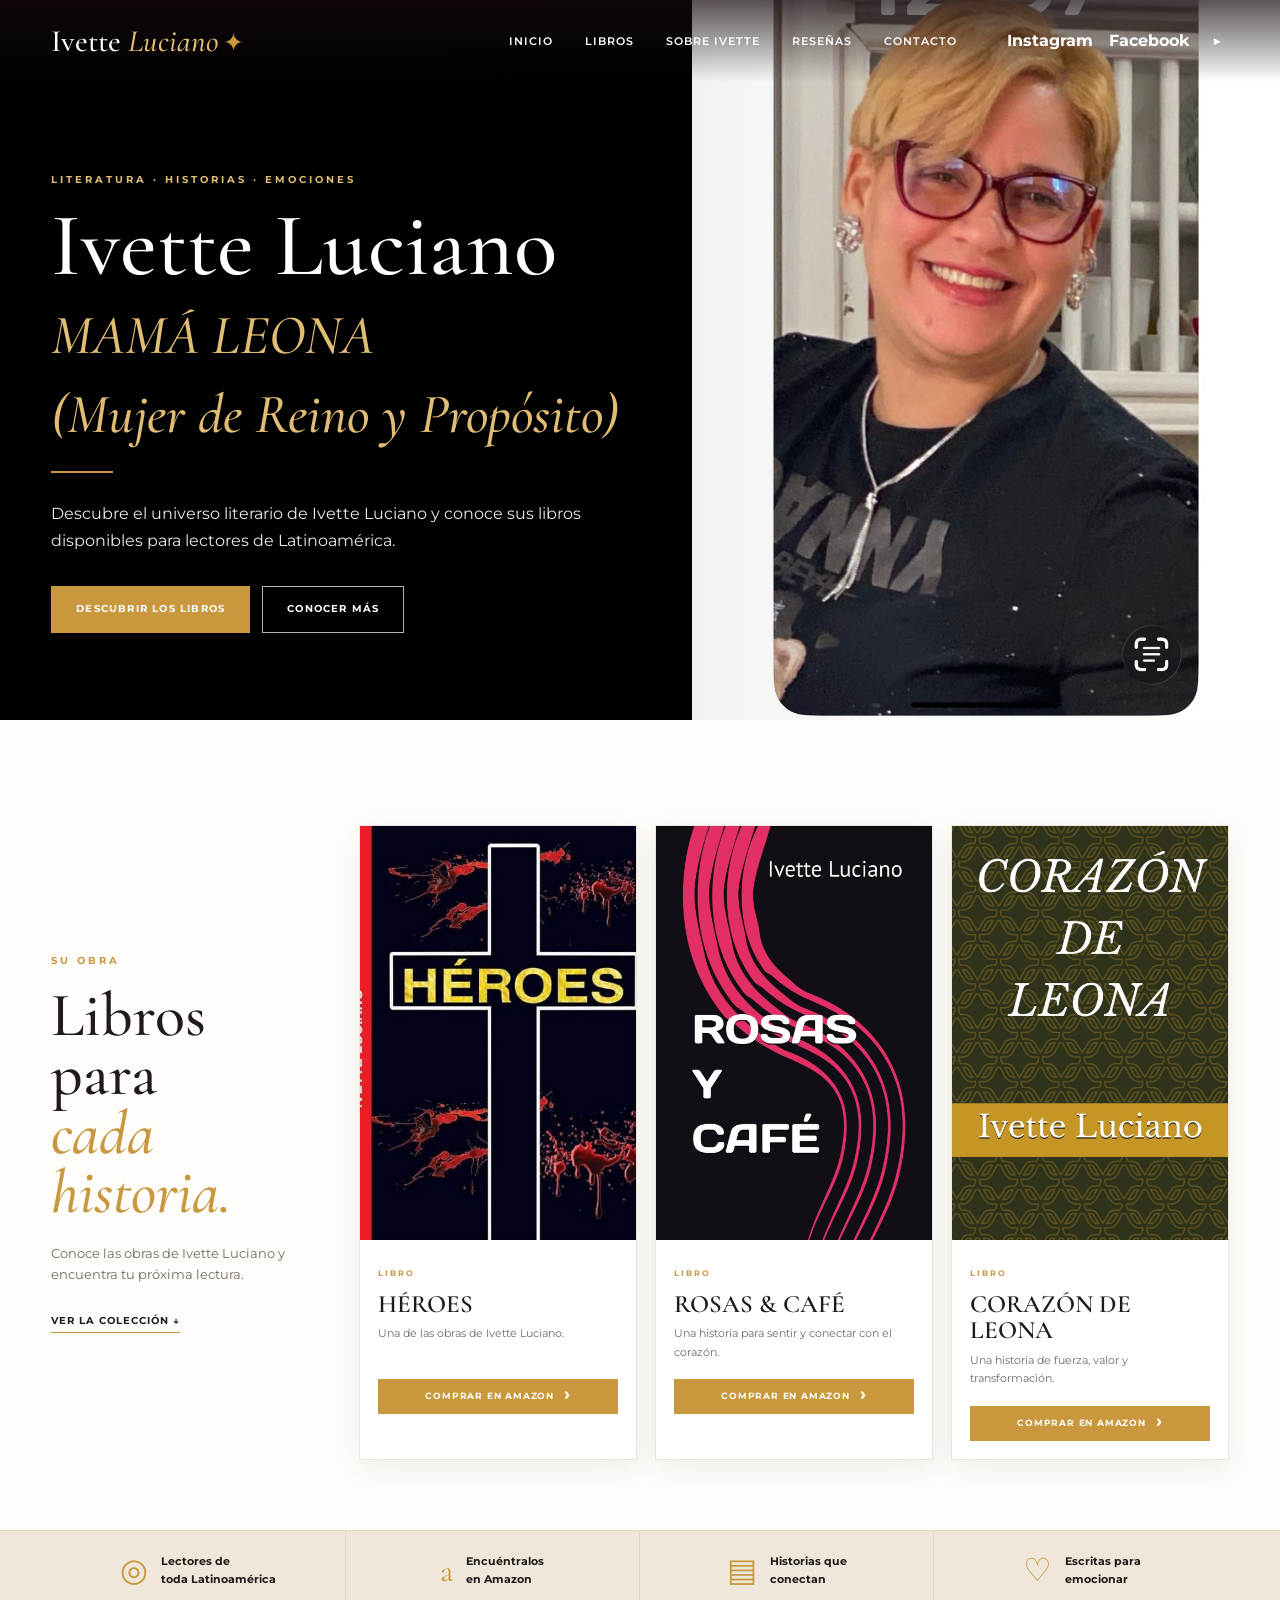
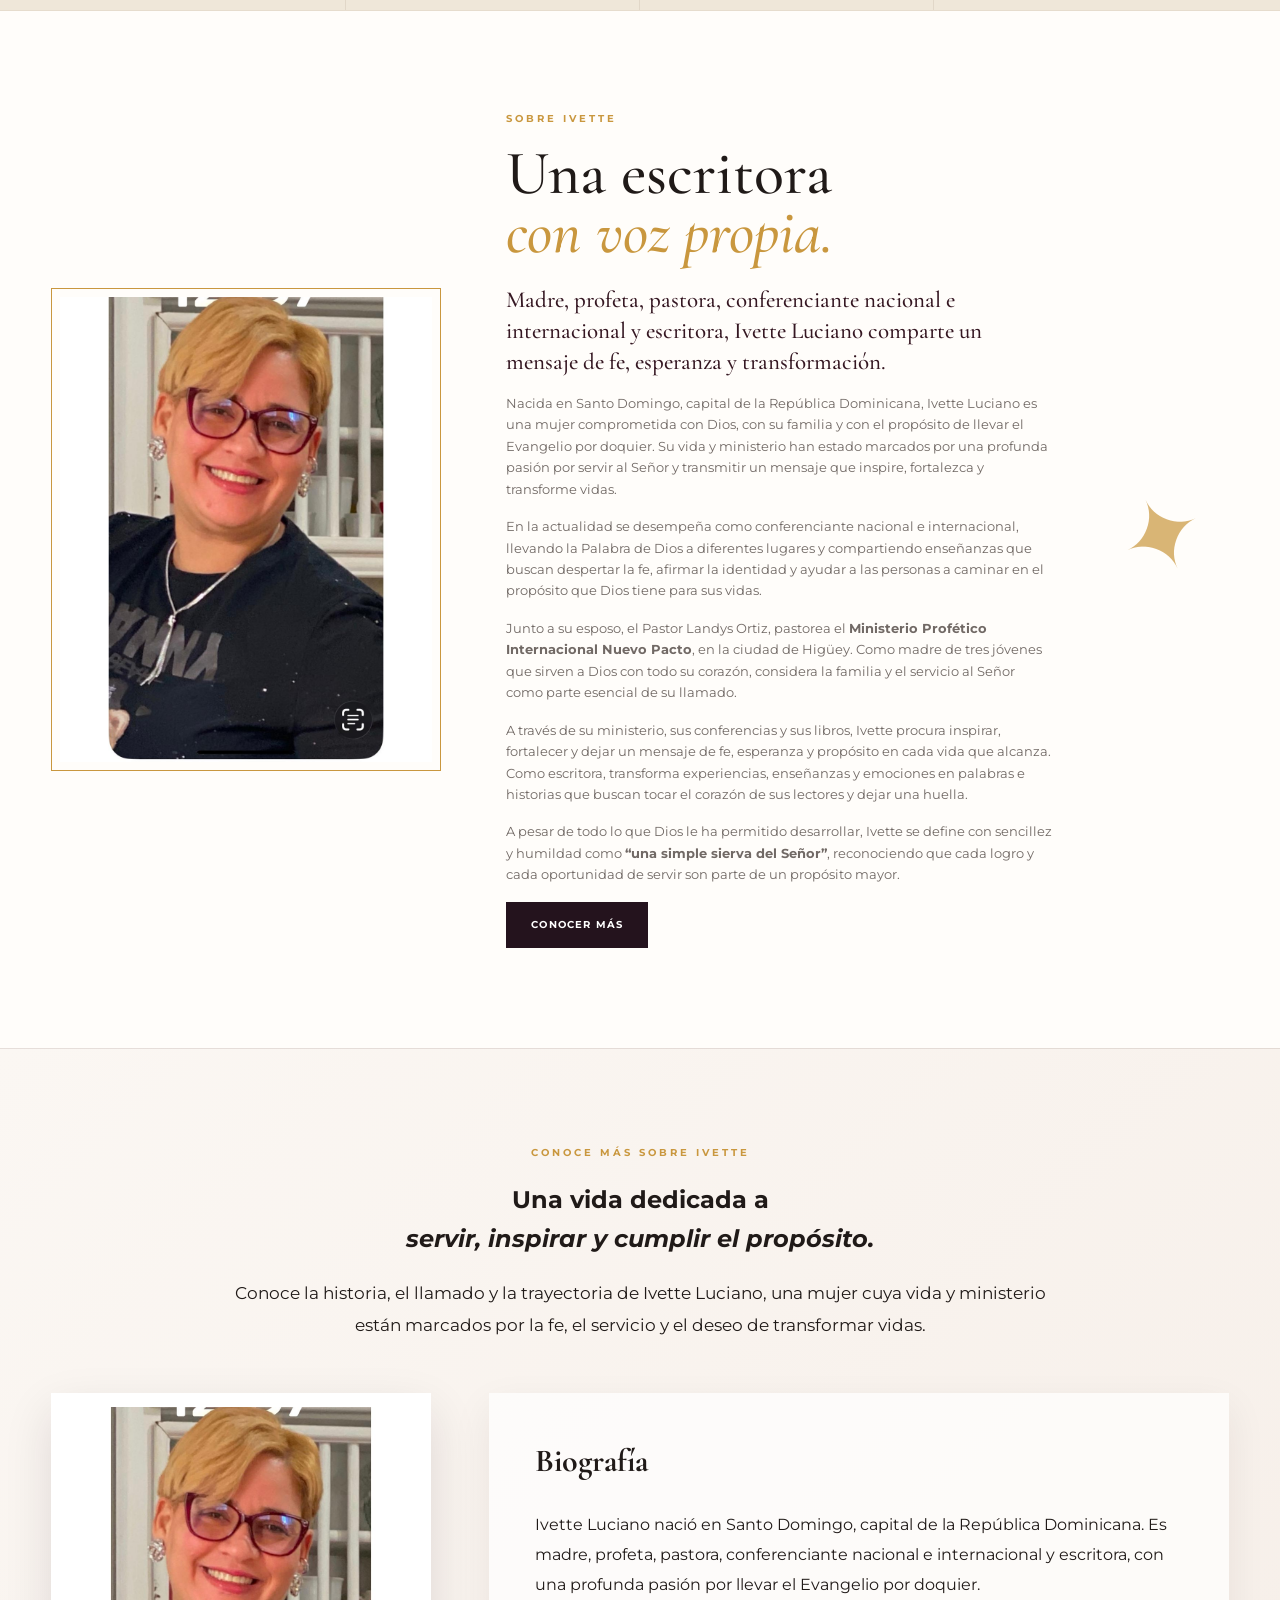
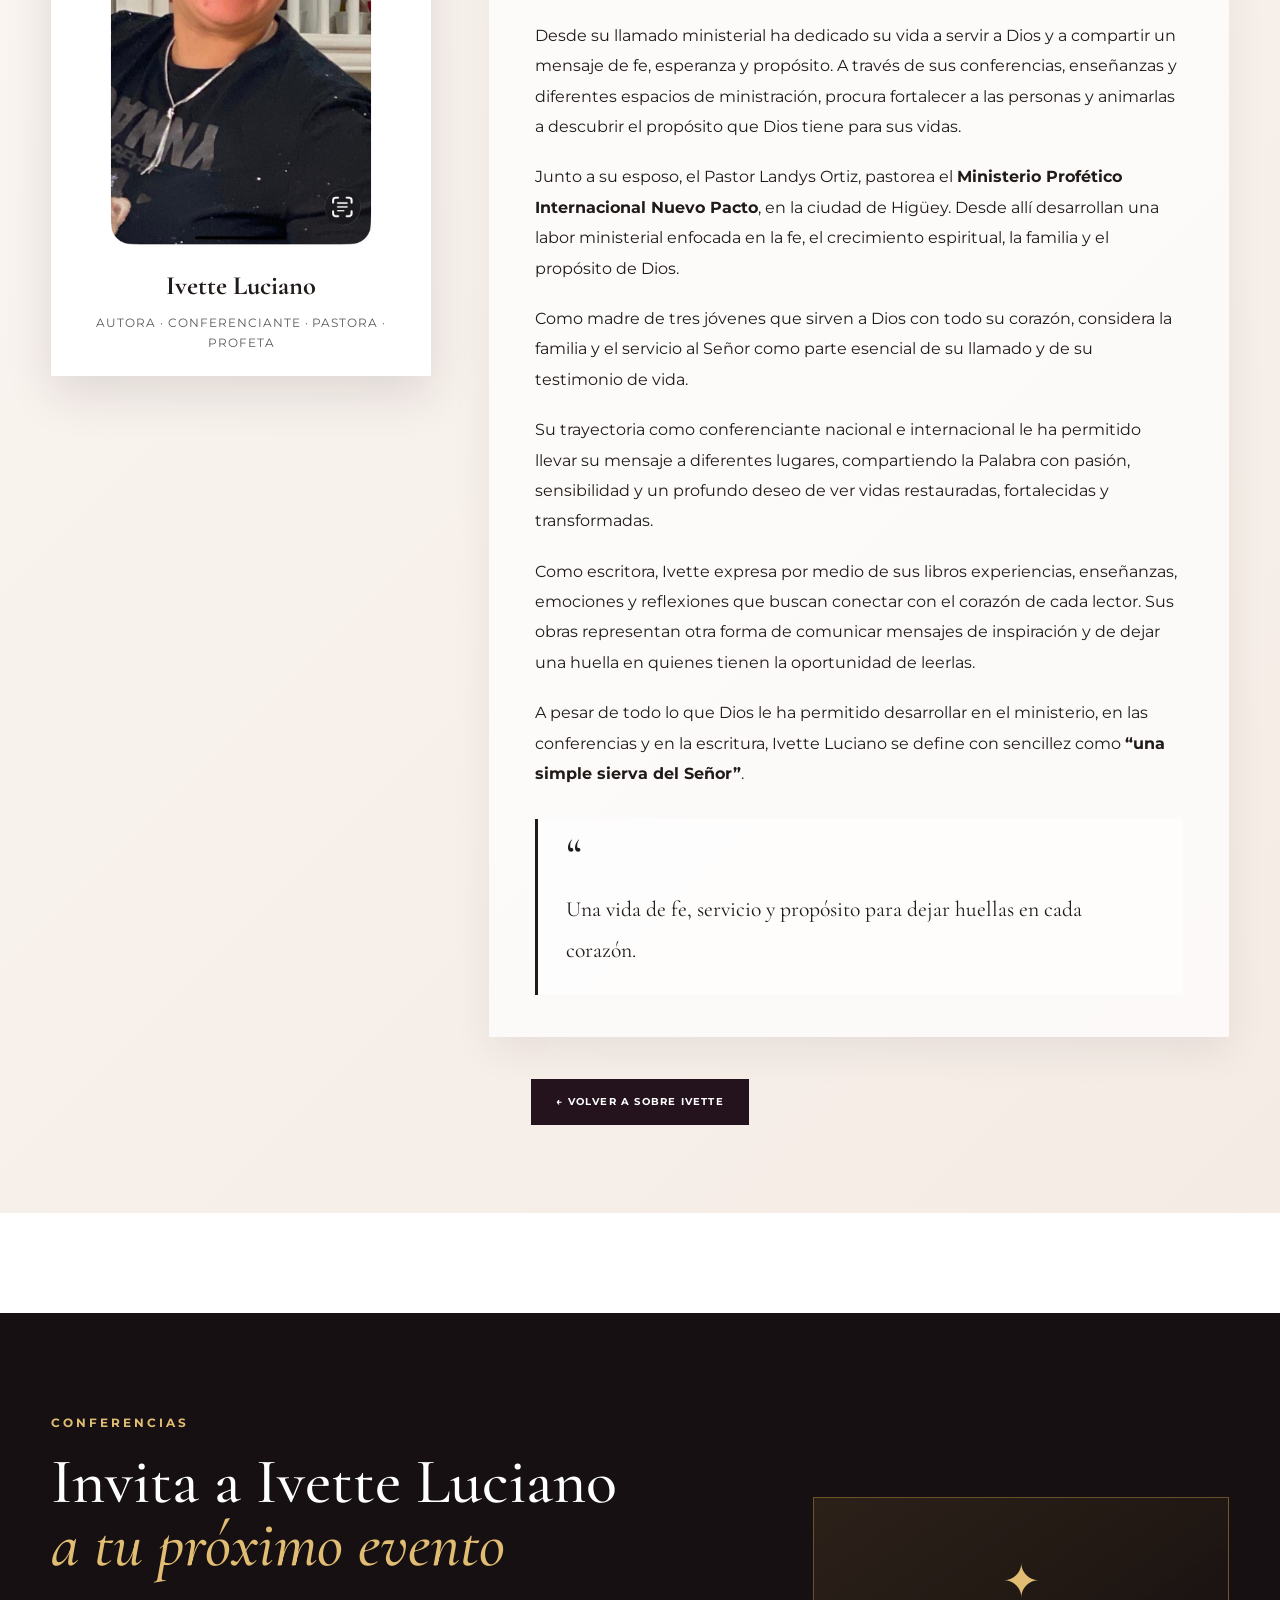
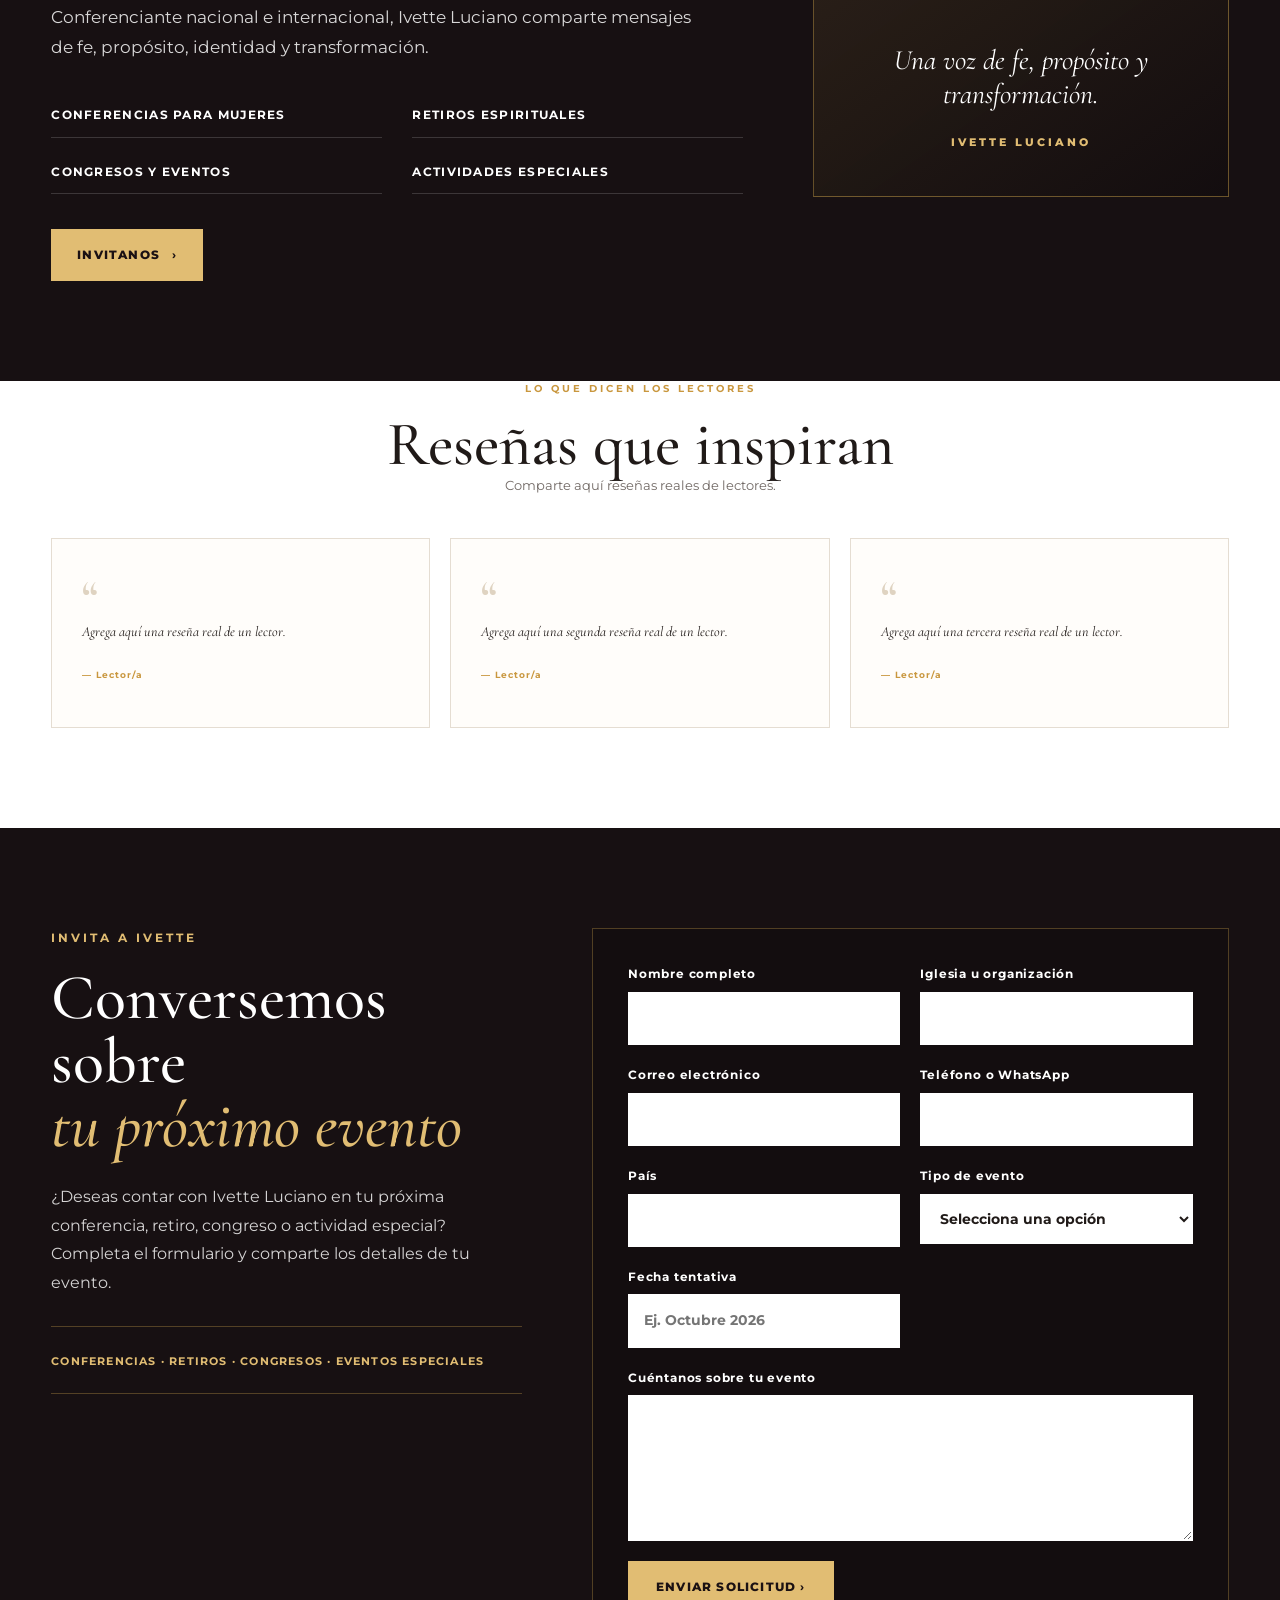
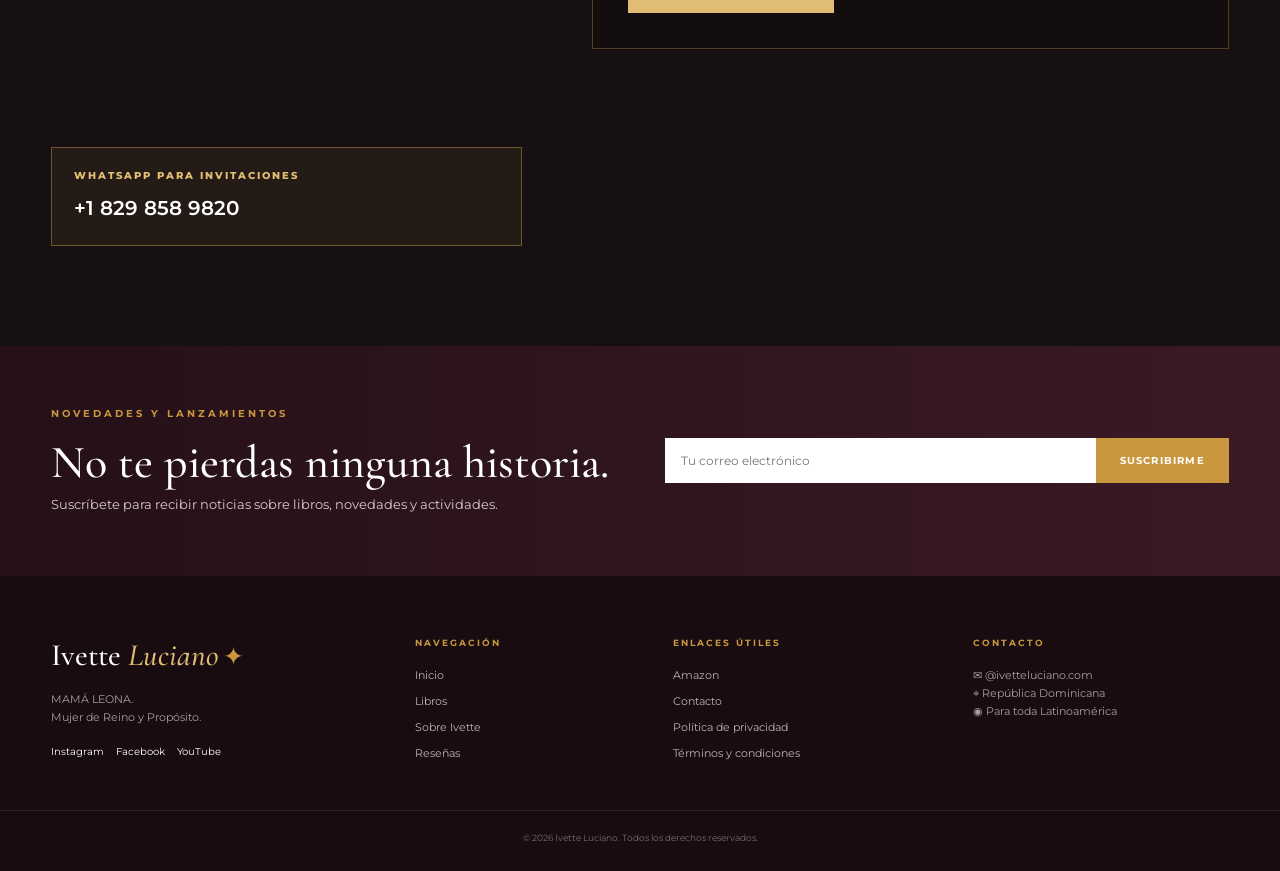
==== index.html @ 71191beb "Activar portada con foto original a la derecha" ====
<!DOCTYPE html>
<html lang="es">
<head>
  <meta charset="UTF-8">
  <meta name="viewport" content="width=device-width, initial-scale=1.0">
  <title>Ivette Luciano | Héroes, Rosas & Café y Corazón de Leona</title>
  <meta name="description" content="Conoce la obra de Ivette Luciano y descubre Héroes, Rosas & Café y Corazón de Leona. Encuentra sus libros en Amazon.">
  <meta name="theme-color" content="#24131d">
  <meta property="og:title" content="Ivette Luciano | Libros">
  <meta property="og:description" content="MAMÁ LEONA (Mujer de Reino y Propósito). Descubre los libros de Ivette Luciano.">
  <meta property="og:type" content="website">
  <meta property="og:image" content="assets/ivette.jpg">
  <link rel="preconnect" href="https://fonts.googleapis.com">
  <link rel="preconnect" href="https://fonts.gstatic.com" crossorigin>
  <link href="https://fonts.googleapis.com/css2?family=Cormorant+Garamond:ital,wght@0,400;0,500;0,600;0,700;1,500;1,600&family=Montserrat:wght@400;500;600;700&display=swap" rel="stylesheet">
  
<link rel="stylesheet" href="estilos.css?v=3">
  <link rel="stylesheet" href="ajuste-final-hero.css?v=1">
    <style>
      .full-bio-section{
        padding:96px 0 88px;
        background:linear-gradient(135deg,#fbf7f3 0%,#f4ebe4 100%);
        border-top:1px solid rgba(36,19,29,.08);
      }
      .full-bio-inner{max-width:1180px}
      .full-bio-heading{text-align:center;max-width:820px;margin:0 auto 52px}
      .full-bio-heading h2{margin:12px auto 18px}
      .full-bio-heading h2 em{display:block}
      .full-bio-intro{font-size:1.08rem;line-height:1.85;margin:0 auto}
      .full-bio-content{
        display:grid;
        grid-template-columns:minmax(280px,380px) 1fr;
        gap:58px;
        align-items:start;
      }
      .full-bio-photo{
        position:sticky;
        top:30px;
        background:#fff;
        padding:14px;
        box-shadow:0 18px 45px rgba(36,19,29,.12);
      }
      .full-bio-image{
        display:block;
        width:100%;
        aspect-ratio:4/5;
        object-fit:cover;
      }
      .full-bio-caption{padding:18px 8px 8px;text-align:center}
      .full-bio-caption strong{
        display:block;
        font-family:"Cormorant Garamond",serif;
        font-size:1.65rem;
      }
      .full-bio-caption span{
        display:block;
        margin-top:5px;
        font-size:.76rem;
        letter-spacing:.08em;
        text-transform:uppercase;
        opacity:.72;
      }
      .full-bio-text{
        background:rgba(255,255,255,.72);
        padding:42px 46px;
        box-shadow:0 14px 38px rgba(36,19,29,.07);
      }
      .full-bio-text h3{
        font-family:"Cormorant Garamond",serif;
        font-size:2rem;
        margin:0 0 22px;
      }
      .full-bio-text p{
        line-height:1.9;
        margin:0 0 20px;
      }
      .full-bio-quote{
        margin-top:30px;
        padding:24px 28px;
        border-left:3px solid currentColor;
        background:rgba(255,255,255,.65);
      }
      .full-bio-quote span{
        font-family:"Cormorant Garamond",serif;
        font-size:3rem;
        line-height:.5;
      }
      .full-bio-quote p{margin:10px 0 0;font-family:"Cormorant Garamond",serif;font-size:1.35rem}
      .full-bio-back{text-align:center;margin-top:42px}
      @media(max-width:800px){
        .full-bio-section{padding:70px 0}
        .full-bio-content{grid-template-columns:1fr;gap:32px}
        .full-bio-photo{position:static;max-width:430px;margin:0 auto}
        .full-bio-text{padding:30px 24px}
      }
    </style>

</head>
<body>
  <header class="site-header">
    <div class="container nav">
      <a class="brand" href="#inicio" aria-label="Ivette Luciano - inicio">
        Ivette <em>Luciano</em><span class="feather">✦</span>
      </a>
      <button class="menu-toggle" aria-label="Abrir menú" aria-expanded="false">☰</button>
      <nav class="navigation">
        <a href="#inicio">Inicio</a>
        <a href="#libros">Libros</a>
        <a href="#autora">Sobre Ivette</a>
        <a href="#resenas">Reseñas</a>
        <a href="#contacto">Contacto</a>
      </nav>
      <div class="social-mini" aria-label="Redes sociales">
        <a href="#" aria-label="Instagram">◎</a>
        <a href="#" aria-label="Facebook">f</a>
        <a href="#" aria-label="TikTok">♪</a>
      </div>
    </div>
  </header>

  <main>
    <section class="hero" id="inicio">
      <div class="hero-photo"></div>
      <div class="hero-shade"></div>
      <div class="container hero-inner">
        <div class="hero-copy">
          <span class="eyebrow">LITERATURA · HISTORIAS · EMOCIONES</span>
          <h1>Ivette Luciano<br><em style="font-size:0.62em;">MAMÁ LEONA<br>(Mujer de Reino y Propósito)</em></h1>
          <div class="gold-line"></div>
          <p>Descubre el universo literario de Ivette Luciano y conoce sus libros disponibles para lectores de Latinoamérica.</p>
          <div class="actions">
            <a class="btn btn-gold" href="#libros">Descubrir los libros</a>
            <a class="btn btn-outline" href="#autora">CONOCER MÁS</a>
          </div>
        </div>
      </div>
    </section>

    <section class="books-section" id="libros">
      <div class="container books-layout">
        <div class="books-intro">
          <span class="section-label">SU OBRA</span>
          <h2>Libros para<br><em>cada historia.</em></h2>
          <p>Conoce las obras de Ivette Luciano y encuentra tu próxima lectura.</p>
          <a class="text-link" href="#libros">Ver la colección ↓</a>
        </div>

        <div class="books-grid">
          <article class="book-card">
            <div class="cover cover-image">
              <img src="assets/heroes.jpg" alt="Portada del libro HÉROES de Ivette Luciano">
            </div>
            <div class="book-info">
              <span>LIBRO</span>
              <h3>HÉROES</h3>
              <p>Una de las obras de Ivette Luciano.</p>
              <a class="amazon-btn" href="https://www.amazon.com/s?k=H%C3%A9roes+Ivette+Luciano&__mk_es_US=%C3%85M%C3%85%C5%BD%C3%95%C3%91&crid=24O9V5ULCJCTU&sprefix=h%C3%A9roes+ivette+luciano%2Caps%2C174&ref=nb_sb_noss" target="_blank" rel="noopener noreferrer" aria-label="Ver este libro en Amazon">COMPRAR EN AMAZON <b>›</b></a>
            </div>
          </article>

          <article class="book-card">
            <div class="cover cover-image">
              <img src="assets/rosas-cafe.png" alt="Portada del libro ROSAS Y CAFÉ de Ivette Luciano">
            </div>
            <div class="book-info">
              <span>LIBRO</span>
              <h3>ROSAS &amp; CAFÉ</h3>
              <p>Una historia para sentir y conectar con el corazón.</p>
              <a class="amazon-btn" href="https://www.amazon.com/s?k=Rosas+%26+Caf%C3%A9+Ivette+Luciano&__mk_es_US=%C3%85M%C3%85%C5%BD%C3%95%C3%91&crid=1I7DJWRWT8QBS&sprefix=rosas+%26+caf%C3%A9+ivette+luciano%2Caps%2C155&ref=nb_sb_noss" target="_blank" rel="noopener noreferrer" aria-label="Ver este libro en Amazon">COMPRAR EN AMAZON <b>›</b></a>
            </div>
          </article>

          <article class="book-card">
            <div class="cover cover-image">
              <img src="assets/corazon-de-leona.png" alt="Portada del libro CORAZÓN DE LEONA de Ivette Luciano">
            </div>
            <div class="book-info">
              <span>LIBRO</span>
              <h3>CORAZÓN DE LEONA</h3>
              <p>Una historia de fuerza, valor y transformación.</p>
              <a class="amazon-btn" href="https://www.amazon.com/s?k=Coraz%C3%B3n+de+Leona+Ivette+Luciano&__mk_es_US=%C3%85M%C3%85%C5%BD%C3%95%C3%91&crid=15MHQU8CDFYB7&sprefix=coraz%C3%B3n+de+leona+ivette+luciano%2Caps%2C158&ref=nb_sb_noss" target="_blank" rel="noopener noreferrer" aria-label="Ver este libro en Amazon">COMPRAR EN AMAZON <b>›</b></a>
            </div>
          </article>
        </div>
      </div>
    </section>

    <section class="benefits">
      <div class="container benefits-grid">
        <div><span class="benefit-icon">◎</span><strong>Lectores de<br>toda Latinoamérica</strong></div>
        <div><span class="benefit-icon">a</span><strong>Encuéntralos<br>en Amazon</strong></div>
        <div><span class="benefit-icon">▤</span><strong>Historias que<br>conectan</strong></div>
        <div><span class="benefit-icon">♡</span><strong>Escritas para<br>emocionar</strong></div>
      </div>
    </section>

    <section class="author-section" id="autora">
      <div class="container author-grid">
        <div class="author-photo-wrap">
          <img src="assets/ivette.jpg" alt="Ivette Luciano" class="author-photo">
        </div>
        <div class="author-copy">
          <span class="section-label">SOBRE IVETTE</span>
          <h2>Una escritora<br><em>con voz propia.</em></h2>
          <p class="lead">Madre, profeta, pastora, conferenciante nacional e internacional y escritora, Ivette Luciano comparte un mensaje de fe, esperanza y transformación.</p>
          <p>Nacida en Santo Domingo, capital de la República Dominicana, Ivette Luciano es una mujer comprometida con Dios, con su familia y con el propósito de llevar el Evangelio por doquier. Su vida y ministerio han estado marcados por una profunda pasión por servir al Señor y transmitir un mensaje que inspire, fortalezca y transforme vidas.</p>
          <p>En la actualidad se desempeña como conferenciante nacional e internacional, llevando la Palabra de Dios a diferentes lugares y compartiendo enseñanzas que buscan despertar la fe, afirmar la identidad y ayudar a las personas a caminar en el propósito que Dios tiene para sus vidas.</p>
          <p>Junto a su esposo, el Pastor Landys Ortiz, pastorea el <strong>Ministerio Profético Internacional Nuevo Pacto</strong>, en la ciudad de Higüey. Como madre de tres jóvenes que sirven a Dios con todo su corazón, considera la familia y el servicio al Señor como parte esencial de su llamado.</p>
          <p>A través de su ministerio, sus conferencias y sus libros, Ivette procura inspirar, fortalecer y dejar un mensaje de fe, esperanza y propósito en cada vida que alcanza. Como escritora, transforma experiencias, enseñanzas y emociones en palabras e historias que buscan tocar el corazón de sus lectores y dejar una huella.</p>
          <p>A pesar de todo lo que Dios le ha permitido desarrollar, Ivette se define con sencillez y humildad como <strong>“una simple sierva del Señor”</strong>, reconociendo que cada logro y cada oportunidad de servir son parte de un propósito mayor.</p>
          <a class="btn btn-dark" href="#conocer-mas">Conocer más</a>
        </div>
        <div class="feather-large">✦</div>
      </div>
    </section>


    <section class="full-bio-section" id="conocer-mas">
      <div class="container full-bio-inner">
        <div class="full-bio-heading">
          <span class="section-label">CONOCE MÁS SOBRE IVETTE</span>
          <h2>Una vida dedicada a <em>servir, inspirar y cumplir el propósito.</em></h2>
          <p class="full-bio-intro">
            Conoce la historia, el llamado y la trayectoria de Ivette Luciano,
            una mujer cuya vida y ministerio están marcados por la fe, el servicio
            y el deseo de transformar vidas.
          </p>
        </div>

        <div class="full-bio-content">
          <div class="full-bio-photo">
            <img src="assets/ivette.jpg" alt="Ivette Luciano" class="full-bio-image">
            <div class="full-bio-caption">
              <strong>Ivette Luciano</strong>
              <span>Autora · Conferenciante · Pastora · Profeta</span>
            </div>
          </div>

          <div class="full-bio-text">
            <h3>Biografía</h3>

            <p>
              Ivette Luciano nació en Santo Domingo, capital de la República Dominicana. Es madre, profeta, pastora, conferenciante nacional e internacional y escritora, con una profunda pasión por llevar el Evangelio por doquier.
            </p>

            <p>
              Desde su llamado ministerial ha dedicado su vida a servir a Dios y a compartir un mensaje de fe, esperanza y propósito. A través de sus conferencias, enseñanzas y diferentes espacios de ministración, procura fortalecer a las personas y animarlas a descubrir el propósito que Dios tiene para sus vidas.
            </p>

            <p>
              Junto a su esposo, el Pastor Landys Ortiz, pastorea el
              <strong>Ministerio Profético Internacional Nuevo Pacto</strong>, en la ciudad de Higüey. Desde allí desarrollan una labor ministerial enfocada en la fe, el crecimiento espiritual, la familia y el propósito de Dios.
            </p>

            <p>
              Como madre de tres jóvenes que sirven a Dios con todo su corazón, considera la familia y el servicio al Señor como parte esencial de su llamado y de su testimonio de vida.
            </p>

            <p>
              Su trayectoria como conferenciante nacional e internacional le ha permitido llevar su mensaje a diferentes lugares, compartiendo la Palabra con pasión, sensibilidad y un profundo deseo de ver vidas restauradas, fortalecidas y transformadas.
            </p>

            <p>
              Como escritora, Ivette expresa por medio de sus libros experiencias, enseñanzas, emociones y reflexiones que buscan conectar con el corazón de cada lector. Sus obras representan otra forma de comunicar mensajes de inspiración y de dejar una huella en quienes tienen la oportunidad de leerlas.
            </p>

            <p>
              A pesar de todo lo que Dios le ha permitido desarrollar en el ministerio, en las conferencias y en la escritura, Ivette Luciano se define con sencillez como
              <strong>“una simple sierva del Señor”</strong>.
            </p>

            <div class="full-bio-quote">
              <span>“</span>
              <p>Una vida de fe, servicio y propósito para dejar huellas en cada corazón.</p>
            </div>
          </div>
        </div>

        <div class="full-bio-back">
          <a class="btn btn-dark" href="#autora">← Volver a Sobre Ivette</a>
        </div>
      </div>
    </section>

    <section class="reviews" id="resenas">
<section class="conference-section" id="conferencias">
  <div class="container conference-inner">
    <div class="conference-copy">
      <span class="section-label">CONFERENCIAS</span>

      <h2>Invita a Ivette Luciano<br><em>a tu próximo evento</em></h2>

      <p class="conference-lead">
        Conferenciante nacional e internacional, Ivette Luciano comparte
        mensajes de fe, propósito, identidad y transformación.
      </p>

      <div class="conference-types">
        <span>CONFERENCIAS PARA MUJERES</span>
        <span>RETIROS ESPIRITUALES</span>
        <span>CONGRESOS Y EVENTOS</span>
        <span>ACTIVIDADES ESPECIALES</span>
      </div>

      <a class="conference-btn" href="#contacto">
        INVITANOS <b>›</b>
      </a>
    </div>

    <div class="conference-card">
      <div class="conference-card-mark">✦</div>
      <p>Una voz de fe, propósito y transformación.</p>
      <span>IVETTE LUCIANO</span>
    </div>
  </div>
</section>
      <div class="container">
        <div class="section-heading">
          <span class="section-label">LO QUE DICEN LOS LECTORES</span>
          <h2>Reseñas que inspiran</h2>
          <p>Comparte aquí reseñas reales de lectores.</p>
        </div>
        <div class="review-grid">
          <blockquote><span>“</span><p>Agrega aquí una reseña real de un lector.</p><cite>— Lector/a</cite></blockquote>
          <blockquote><span>“</span><p>Agrega aquí una segunda reseña real de un lector.</p><cite>— Lector/a</cite></blockquote>
          <blockquote><span>“</span><p>Agrega aquí una tercera reseña real de un lector.</p><cite>— Lector/a</cite></blockquote>
        </div>
      </div>
    </section>

    
<section class="contact-section" id="contacto">
  <div class="container contact-inner">

    <div class="contact-copy">
      <span class="section-label">INVITA A IVETTE</span>

      <h2>Conversemos sobre<br><em>tu próximo evento</em></h2>

      <p>
        ¿Deseas contar con Ivette Luciano en tu próxima conferencia,
        retiro, congreso o actividad especial? Completa el formulario
        y comparte los detalles de tu evento.
      </p>

      <div class="contact-note">
        <strong>CONFERENCIAS · RETIROS · CONGRESOS · EVENTOS ESPECIALES</strong>
      </div>
    </div>

    <form class="contact-form"
          action="https://formsubmit.co/Landysrd06@gmail.com"
          method="post"
          enctype="application/x-www-form-urlencoded">

      <input type="hidden" name="_subject" value="Nueva solicitud de conferencia - Ivette Luciano">
      <input type="hidden" name="_template" value="table">
      <input type="hidden" name="_url" value="https://ivetteluciano.com/">

      <label>
        Nombre completo
        <input type="text" name="name" autocomplete="name" required>
      </label>

      <label>
        Iglesia u organización
        <input type="text" name="organizacion">
      </label>

      <label>
        Correo electrónico
        <input type="email" name="email" autocomplete="email" required>
      </label>

      <label>
        Teléfono o WhatsApp
        <input type="text" name="telefono" autocomplete="tel">
      </label>

      <label>
        País
        <input type="text" name="pais" autocomplete="country-name">
      </label>

      <label>
        Tipo de evento
        <select name="tipo_evento">
          <option value="">Selecciona una opción</option>
          <option>Conferencia para mujeres</option>
          <option>Retiro espiritual</option>
          <option>Congreso</option>
          <option>Actividad especial</option>
          <option>Otro</option>
        </select>
      </label>

      <label>
        Fecha tentativa
        <input type="text" name="fecha_tentativa" placeholder="Ej. Octubre 2026">
      </label>

      <label>
        Cuéntanos sobre tu evento
        <textarea name="detalles_evento" rows="5"></textarea>
      </label>

      <button type="submit" class="contact-btn">
        ENVIAR SOLICITUD <b>›</b>
      </button>

    </form>

<div class="contact-whatsapp">
  <span>WHATSAPP PARA INVITACIONES</span>
  <a href="https://wa.me/18298589820" target="_blank" rel="noopener noreferrer">
    +1 829 858 9820
  </a>
</div>
</div>
</section>

<section class="newsletter">
  <div class="container newsletter-inner">
        <div>
          <span class="section-label">NOVEDADES Y LANZAMIENTOS</span>
          <h2>No te pierdas ninguna historia.</h2>
          <p>Suscríbete para recibir noticias sobre libros, novedades y actividades.</p>
        </div>
        <form id="newsletterForm">
          <input type="email" placeholder="Tu correo electrónico" aria-label="Tu correo electrónico" required>
          <button class="btn btn-gold" type="submit">Suscribirme</button>
        </form>
      </div>
    </section>
  </main>

  <footer id="contacto">
    <div class="container footer-grid">
      <div>
        <a class="brand footer-brand" href="#inicio">Ivette <em>Luciano</em><span class="feather">✦</span></a>
        <p>MAMÁ LEONA.<br>Mujer de Reino y Propósito.</p>
        <div class="social-footer">
          <a href="#">Instagram</a><a href="#">Facebook</a><a href="#">TikTok</a>
        </div>
      </div>
      <div><h4>NAVEGACIÓN</h4><a href="#inicio">Inicio</a><a href="#libros">Libros</a><a href="#autora">Sobre Ivette</a><a href="#resenas">Reseñas</a></div>
      <div><h4>ENLACES ÚTILES</h4><a href="#libros">Amazon</a><a href="#contacto">Contacto</a><a href="#">Política de privacidad</a><a href="#">Términos y condiciones</a></div>
      <div><h4>CONTACTO</h4><p>✉ @ivetteluciano.com</p><p>⌖ República Dominicana</p><p>◉ Para toda Latinoamérica</p></div>
    </div>
    <div class="copyright">© <span id="year"></span> Ivette Luciano. Todos los derechos reservados.</div>
  </footer>

  <div class="toast" id="toast">¡Gracias! Tu correo fue recibido.</div>
  <script src="script.js"></script>
</body>
</html>
---- estilos.css ----
*{box-sizing:border-box;margin:0;padding:0}
:root{--plum:#24131d;--plum2:#351722;--gold:#c9973e;--gold2:#e1bd73;--cream:#f7f3ec;--paper:#fffdfa;--ink:#201a18;--muted:#716965;--line:#e5ddd2;--serif:"Cormorant Garamond",Georgia,serif;--sans:"Montserrat",Arial,sans-serif}
html{scroll-behavior:smooth;overflow-x:hidden}
body{font-family:var(--sans);color:var(--ink);background:var(--cream);line-height:1.65;overflow-x:hidden}
a{text-decoration:none;color:inherit}
img{display:block;max-width:100%;height:auto}
button,input{font:inherit}
.container{width:min(92%,1180px);margin:auto}

.site-header{position:absolute;top:0;left:0;right:0;z-index:10;color:#fff;background:linear-gradient(180deg,rgba(20,9,15,.7),transparent)}
.nav{height:82px;display:flex;align-items:center;gap:30px}.brand{font:500 31px var(--serif);white-space:nowrap}.brand em{color:var(--gold2);font-style:italic}.feather{color:var(--gold);font-size:25px;margin-left:5px}.navigation{display:flex;gap:32px;margin-left:auto}.navigation a{font-size:11px;font-weight:600;letter-spacing:1px;text-transform:uppercase}.navigation a:hover{color:var(--gold2)}.social-mini{display:flex;gap:16px;margin-left:20px;font-weight:700}.social-mini a{min-width:24px;text-align:center}.menu-toggle{display:none;background:none;border:0;color:#fff;font-size:28px;cursor:pointer}

.hero{min-height:720px;position:relative;display:flex;align-items:center;background:#1a0d0d;overflow:hidden}.hero-photo{position:absolute;inset:0;background-image:url("assets/ivette.jpg");background-size:cover;background-position:center 28%;filter:saturate(.9)}.hero-shade{position:absolute;inset:0;background:linear-gradient(90deg,rgba(25,11,14,.97) 0%,rgba(30,14,16,.82) 39%,rgba(25,12,12,.3) 73%,rgba(25,12,12,.58) 100%)}.hero-inner{position:relative;z-index:1;color:#fff}.hero-copy{max-width:650px;padding-top:85px}.eyebrow,.section-label{display:block;color:var(--gold);font-size:10px;font-weight:700;letter-spacing:3px;text-transform:uppercase;margin-bottom:18px}.hero h1{font:500 clamp(58px,7vw,92px)/.88 var(--serif);overflow-wrap:anywhere}.hero h1 em{color:var(--gold2);font-style:italic}.gold-line{width:62px;height:2px;background:var(--gold);margin:28px 0}.hero p{font-size:16px;max-width:590px;color:#eee4dd;margin-bottom:32px}.actions{display:flex;gap:12px;flex-wrap:wrap}.btn{display:inline-flex;align-items:center;justify-content:center;padding:14px 24px;border:1px solid transparent;font-size:10px;font-weight:700;letter-spacing:1.2px;text-transform:uppercase;cursor:pointer;transition:.25s}.btn-gold{background:var(--gold);color:#fff}.btn-gold:hover{background:#ad7e2f;transform:translateY(-2px)}.btn-outline{border-color:rgba(255,255,255,.7);color:#fff}.btn-outline:hover{background:#fff;color:var(--plum)}.btn-dark{background:var(--plum);color:#fff}.btn-dark:hover{background:#4a202e}

.books-section{padding:105px 0 70px;background:var(--paper)}.books-layout{display:grid;grid-template-columns:260px 1fr;gap:48px;align-items:center}.books-intro h2,.author-copy h2,.section-heading h2,.newsletter h2{font:500 clamp(44px,5vw,62px)/.95 var(--serif)}.books-intro h2 em,.author-copy h2 em{color:var(--gold);font-style:italic}.books-intro p{color:var(--muted);font-size:13px;margin:20px 0}.text-link{font-size:10px;font-weight:700;letter-spacing:1px;text-transform:uppercase;border-bottom:1px solid var(--gold);padding-bottom:5px}.books-grid{display:grid;grid-template-columns:repeat(3,1fr);gap:18px}.book-card{background:#fff;border:1px solid #eee7df;box-shadow:0 8px 28px rgba(58,38,22,.08);transition:.3s;min-width:0}.book-card:hover{transform:translateY(-6px);box-shadow:0 18px 38px rgba(58,38,22,.14)}.cover{aspect-ratio:2/3;display:flex;flex-direction:column;justify-content:center;align-items:center;text-align:center;padding:24px;position:relative;overflow:hidden;color:#fff}.cover:before{content:"";position:absolute;inset:12px;border:1px solid rgba(255,255,255,.42)}.cover>*{position:relative}.cover-kicker{font:600 9px var(--sans);letter-spacing:3px;margin-bottom:38px}.cover strong{font:600 43px/.85 var(--serif);letter-spacing:1px}.cover small{font:italic 14px var(--serif);margin-top:22px;max-width:180px}.cover-heroes{background:radial-gradient(circle at 50% 25%,#756a58,#252b30 55%,#101317)}.cover-heroes:after{content:"";position:absolute;width:90px;height:150px;background:linear-gradient(#1c2328,#101418);bottom:-15px;opacity:.85;clip-path:polygon(20% 100%,28% 20%,42% 5%,56% 20%,72% 8%,80% 100%)}.cover-rosas{background:radial-gradient(circle at 50% 45%,#7b2f42,#3a1723 65%,#1d0e15)}.cover-rosas:after{content:"✿ ❀ ✿";position:absolute;bottom:36px;color:#d98b9b;font-size:28px;letter-spacing:5px}.cover-leona{background:radial-gradient(circle at 55% 40%,#c19a53,#63431f 50%,#21170e)}.cover-leona:after{content:"♌";position:absolute;font-size:125px;opacity:.15;bottom:-10px}.book-info{padding:18px}.book-info>span{font-size:8px;color:var(--gold);font-weight:700;letter-spacing:2px}.book-info h3{font:600 25px/1.05 var(--serif);margin:7px 0}.book-info p{font-size:11px;color:var(--muted);min-height:42px;margin-bottom:13px}.amazon-btn{display:flex;justify-content:center;gap:10px;background:var(--gold);color:#fff;padding:10px;font-size:9px;font-weight:700;letter-spacing:.8px;text-transform:uppercase}.amazon-btn:hover{background:#ad7e2f}.amazon-btn b{font-size:18px;line-height:10px}

.benefits{background:#efe7d9;border-top:1px solid #e6dccd;border-bottom:1px solid #e6dccd}.benefits-grid{display:grid;grid-template-columns:repeat(4,1fr)}.benefits-grid>div{display:flex;align-items:center;justify-content:center;gap:13px;padding:20px 10px;border-right:1px solid #e1d7c8;font-size:11px}.benefits-grid>div:last-child{border:0}.benefit-icon{font:32px var(--serif);color:var(--gold)}

.author-section{padding:100px 0;background:var(--paper)}.author-grid{display:grid;grid-template-columns:390px 1fr 110px;gap:65px;align-items:center}.author-photo-wrap{border:1px solid var(--gold);padding:8px}.author-photo{width:100%;aspect-ratio:4/5;object-fit:cover;object-position:center 25%}.author-copy .lead{font:500 23px/1.35 var(--serif);color:var(--plum2);max-width:650px;margin:22px 0 15px}.author-copy p{color:var(--muted);font-size:13px;max-width:680px;margin-bottom:16px}.feather-large{font-size:100px;color:var(--gold);opacity:.7;transform:rotate(-25deg)}

.reviews{padding:100px 0;background:#fff}.section-heading{text-align:center;margin-bottom:42px}.section-heading p{font-size:13px;color:var(--muted)}.review-grid{display:grid;grid-template-columns:repeat(3,1fr);gap:20px}.review-grid blockquote{border:1px solid var(--line);padding:30px;background:var(--paper);min-height:190px}.review-grid blockquote>span{font:700 44px var(--serif);color:#dfd3c1}.review-grid p{font:14px var(--serif);font-style:italic;margin-bottom:20px}.review-grid cite{font:700 9px var(--sans);font-style:normal;letter-spacing:1px;color:var(--gold)}

.newsletter{background:linear-gradient(90deg,#251018,#3a1a24);color:#fff;padding:60px 0}.newsletter-inner{display:grid;grid-template-columns:1fr 1fr;gap:50px;align-items:center}.newsletter h2{font-size:46px}.newsletter p{color:#d8cbd0;font-size:13px;margin-top:10px}.newsletter form{display:flex}.newsletter input{flex:1;border:0;padding:15px 16px;font:12px var(--sans);outline:none;min-width:0}.newsletter .btn{border:0}

footer{background:#180c11;color:#fff;padding:60px 0 25px}.footer-grid{display:grid;grid-template-columns:1.5fr 1fr 1.2fr 1.2fr;gap:45px}.footer-brand{display:inline-block;margin-bottom:16px}.footer-grid p{font-size:11px;color:#a99da1}.footer-grid h4{font-size:9px;letter-spacing:2px;color:var(--gold);margin-bottom:15px}.footer-grid>div>a:not(.brand){display:block;font-size:11px;color:#bdb1b5;margin:8px 0}.social-footer{display:flex;gap:12px;margin-top:18px;flex-wrap:wrap}.social-footer a{font-size:10px!important}.copyright{text-align:center;border-top:1px solid #332129;margin-top:40px;padding-top:20px;color:#776b70;font-size:9px}

.toast{position:fixed;bottom:25px;right:25px;background:var(--plum);color:#fff;padding:14px 18px;font-size:11px;box-shadow:0 10px 25px rgba(0,0,0,.2);opacity:0;transform:translateY(10px);pointer-events:none;transition:.25s;z-index:50}.toast.show{opacity:1;transform:translateY(0)}

.cover-image{padding:0;background:#fff}.cover-image:before{display:none}.cover-image img{width:100%;height:100%;object-fit:cover;object-position:center}

/* TABLETS */
@media(max-width:950px){
  .nav{gap:18px}
  .navigation{display:none;position:absolute;top:72px;left:0;right:0;background:var(--plum);padding:25px;flex-direction:column;gap:18px;box-shadow:0 12px 25px rgba(0,0,0,.18)}
  .navigation.open{display:flex}
  .menu-toggle{display:block;margin-left:auto}
  .social-mini{display:none}
  .books-layout{grid-template-columns:1fr}
  .books-intro{text-align:center;max-width:500px;margin:auto}
  .books-grid{max-width:850px;margin:auto}
  .author-grid{grid-template-columns:minmax(260px,320px) 1fr;gap:35px}
  .feather-large{display:none}
  .newsletter-inner{grid-template-columns:1fr}
  .footer-grid{grid-template-columns:1.3fr 1fr 1fr}
}

/* PHONES */
@media(max-width:680px){
  .container{width:min(92%,520px)}
  .nav{height:72px}
  .brand{font-size:27px}
  .hero{min-height:690px}
  .hero-photo{background-position:62% center}
  .hero-shade{background:linear-gradient(90deg,rgba(25,11,14,.94),rgba(25,11,14,.55))}
  .hero-copy{padding:105px 0 40px}
  .hero h1{font-size:clamp(48px,14vw,62px);line-height:.9}
  .hero h1 em{font-size:.58em!important;line-height:1.05;display:inline-block}
  .hero p{font-size:14px;line-height:1.7}
  .actions{gap:10px}
  .actions .btn{width:100%}
  .books-section,.author-section,.reviews{padding:75px 0}
  .books-grid,.review-grid{grid-template-columns:1fr}
  .book-card{max-width:340px;margin:auto;width:100%}
  .benefits-grid{grid-template-columns:1fr 1fr}
  .benefits-grid>div:nth-child(2){border-right:0}
  .benefits-grid>div{border-bottom:1px solid #e1d7c8}
  .benefits-grid>div:nth-child(3),.benefits-grid>div:nth-child(4){border-bottom:0}
  .author-grid{grid-template-columns:1fr;gap:35px}
  .author-photo-wrap{max-width:430px;margin:auto}
  .author-copy h2,.section-heading h2,.books-intro h2{font-size:clamp(42px,11vw,54px)}
  .full-bio-section{padding:70px 0!important}
  .full-bio-content{grid-template-columns:1fr!important;gap:28px!important}
  .full-bio-photo{position:static!important;max-width:430px;margin:0 auto}
  .full-bio-text{padding:28px 20px!important}
  .full-bio-text h3{font-size:1.8rem!important}
  .full-bio-text p{font-size:14px;line-height:1.8}
  .full-bio-quote{padding:20px}
  .full-bio-quote p{font-size:1.2rem}
  .newsletter{padding:50px 0}
  .newsletter h2{font-size:40px}
  .newsletter form{flex-direction:column;gap:8px}
  .newsletter input,.newsletter .btn{width:100%}
  .footer-grid{grid-template-columns:1fr 1fr;gap:30px}
  .footer-grid>div:first-child{grid-column:1/-1}
  .copyright{line-height:1.6;padding-left:15px;padding-right:15px}
}

/* VERY SMALL PHONES */
@media(max-width:420px){
  .container{width:calc(100% - 30px)}
  .brand{font-size:25px}
  .menu-toggle{font-size:26px}
  .hero{min-height:680px}
  .hero-copy{padding-top:100px}
  .hero h1{font-size:48px}
  .hero h1 em{font-size:.56em!important}
  .benefits-grid{grid-template-columns:1fr}
  .benefits-grid>div{border-right:0!important;border-bottom:1px solid #e1d7c8!important}
  .benefits-grid>div:last-child{border-bottom:0!important}
  .footer-grid{grid-template-columns:1fr}
  .footer-grid>div:first-child{grid-column:auto}
  .toast{left:15px;right:15px;bottom:15px;text-align:center}
}
/* ==================================================
   CONFERENCIAS — IVETTE LUCIANO
   ================================================== */

.conference-section{
  padding:100px 0;
  background:#171012;
  color:#fff;
}

.conference-inner{
  display:grid;
  grid-template-columns:1.25fr .75fr;
  gap:70px;
  align-items:center;
}

.conference-copy{
  max-width:760px;
}

.conference-section .section-label{
  display:block;
  margin-bottom:18px;
  color:var(--gold2);
  font-size:12px;
  font-weight:700;
  letter-spacing:3px;
}

.conference-section h2{
  margin:0 0 25px;
  font:500 clamp(42px,5vw,68px)/.98 var(--serif);
  color:#fff;
}

.conference-section h2 em{
  color:var(--gold2);
  font-style:italic;
}

.conference-lead{
  max-width:650px;
  margin:0 0 30px;
  color:rgba(255,255,255,.84);
  font-size:17px;
  line-height:1.8;
}

.conference-types{
  display:grid;
  grid-template-columns:1fr 1fr;
  gap:12px 30px;
  margin:0 0 35px;
}

.conference-types span{
  padding:12px 0;
  border-bottom:1px solid rgba(255,255,255,.16);
  color:#fff;
  font-size:12px;
  font-weight:700;
  letter-spacing:1.3px;
}

.conference-btn{
  display:inline-flex;
  align-items:center;
  gap:12px;
  padding:16px 26px;
  background:var(--gold2);
  color:#1b1113;
  font-size:12px;
  font-weight:800;
  letter-spacing:1.2px;
  text-decoration:none;
  transition:transform .2s ease,box-shadow .2s ease;
}

.conference-btn:hover{
  transform:translateY(-2px);
  box-shadow:0 10px 25px rgba(0,0,0,.25);
}

.conference-card{
  min-height:300px;
  display:flex;
  flex-direction:column;
  align-items:center;
  justify-content:center;
  padding:45px;
  border:1px solid rgba(198,157,72,.45);
  background:linear-gradient(145deg,rgba(198,157,72,.12),rgba(0,0,0,.18));
  text-align:center;
}

.conference-card-mark{
  margin-bottom:25px;
  color:var(--gold2);
  font-size:46px;
}

.conference-card p{
  max-width:280px;
  margin:0 0 22px;
  font:italic 28px/1.2 var(--serif);
  color:#fff;
}

.conference-card span{
  color:var(--gold2);
  font-size:11px;
  font-weight:800;
  letter-spacing:3px;
}

@media(max-width:800px){
  .conference-inner{
    grid-template-columns:1fr;
    gap:45px;
  }

  .conference-copy{
    max-width:650px;
    margin:auto;
  }

  .conference-section h2{
    font-size:48px;
  }
}

@media(max-width:520px){
  .conference-section{
    padding:75px 0;
  }

  .conference-section h2{
    font-size:40px;
  }

  .conference-lead{
    font-size:15px;
  }

  .conference-types{
    grid-template-columns:1fr;
  }

  .conference-card{
    min-height:240px;
    padding:30px;
  }
}

/* ==================================================
   CONTACTO — INVITA A IVETTE
   ================================================== */

.contact-section{
  padding:100px 0;
  background:#171012;
  color:#fff;
}

.contact-inner{
  display:grid;
  grid-template-columns:.85fr 1.15fr;
  gap:70px;
  align-items:start;
}

.contact-copy{
  max-width:520px;
}

.contact-section .section-label{
  display:block;
  margin-bottom:18px;
  color:var(--gold2);
  font-size:12px;
  font-weight:700;
  letter-spacing:3px;
}

.contact-section h2{
  margin:0 0 25px;
  font:500 clamp(42px,5vw,64px)/1 var(--serif);
  color:#fff;
}

.contact-section h2 em{
  color:var(--gold2);
  font-style:italic;
}

.contact-copy > p{
  margin:0 0 28px;
  color:rgba(255,255,255,.82);
  font-size:16px;
  line-height:1.8;
}

.contact-note{
  padding:20px 0;
  border-top:1px solid rgba(198,157,72,.35);
  border-bottom:1px solid rgba(198,157,72,.35);
}

.contact-note strong{
  color:var(--gold2);
  font-size:11px;
  line-height:1.7;
  letter-spacing:1.2px;
}

.contact-whatsapp{
  margin-top:28px;
  padding:20px 22px;
  border:1px solid rgba(198,157,72,.45);
  background:rgba(198,157,72,.08);
}

.contact-whatsapp span{
  display:block;
  margin-bottom:8px;
  color:var(--gold2);
  font-size:10px;
  font-weight:800;
  letter-spacing:2px;
}

.contact-whatsapp a{
  color:#fff;
  font-size:20px;
  font-weight:600;
  text-decoration:none;
}

.contact-whatsapp a:hover{
  color:var(--gold2);
}

.contact-form{
  display:grid;
  grid-template-columns:1fr 1fr;
  gap:20px;
  padding:35px;
  border:1px solid rgba(198,157,72,.35);
  background:rgba(0,0,0,.18);
}

.contact-form label{
  display:flex;
  flex-direction:column;
  gap:8px;
  color:#fff;
  font-size:12px;
  font-weight:700;
  letter-spacing:.8px;
}

.contact-form label:nth-last-of-type(1){
  grid-column:1 / -1;
}

.contact-form input,
.contact-form select,
.contact-form textarea{
  width:100%;
  box-sizing:border-box;
  border:1px solid rgba(255,255,255,.18);
  border-radius:0;
  padding:14px 15px;
  background:#fff;
  color:#201a18;
  font:inherit;
  font-size:14px;
  outline:none;
}

.contact-form input:focus,
.contact-form select:focus,
.contact-form textarea:focus{
  border-color:var(--gold2);
  box-shadow:0 0 0 1px var(--gold2);
}

.contact-form textarea{
  resize:vertical;
  min-height:130px;
}

.contact-btn{
  grid-column:1 / -1;
  justify-self:start;
  border:0;
  padding:16px 28px;
  background:var(--gold2);
  color:#1b1113;
  font-size:12px;
  font-weight:800;
  letter-spacing:1.2px;
  cursor:pointer;
  transition:transform .2s ease,box-shadow .2s ease;
}

.contact-btn:hover{
  transform:translateY(-2px);
  box-shadow:0 10px 25px rgba(0,0,0,.25);
}

@media(max-width:900px){
  .contact-inner{
    grid-template-columns:1fr;
    gap:50px;
  }

  .contact-copy{
    max-width:700px;
    margin:auto;
  }
}

@media(max-width:600px){
  .contact-section{
    padding:75px 0;
  }

  .contact-section h2{
    font-size:42px;
  }

  .contact-form{
    grid-template-columns:1fr;
    padding:25px;
  }

  .contact-form label:nth-last-of-type(1),
  .contact-btn{
    grid-column:auto;
  }

  .contact-whatsapp a{
    font-size:18px;
  }
/* ==================================================
   CONTACTO — INVITA A IVETTE
   ================================================== */

.contact-section{
  padding:100px 0;
  background:#171012;
  color:#fff;
}

.contact-inner{
  display:grid;
  grid-template-columns:.85fr 1.15fr;
  gap:70px;
  align-items:start;
}

.contact-copy{
  max-width:520px;
}

.contact-section .section-label{
  display:block;
  margin-bottom:18px;
  color:var(--gold2);
  font-size:12px;
  font-weight:700;
  letter-spacing:3px;
}

.contact-section h2{
  margin:0 0 25px;
  font:500 clamp(42px,5vw,64px)/1 var(--serif);
  color:#fff;
}

.contact-section h2 em{
  color:var(--gold2);
  font-style:italic;
}

.contact-copy > p{
  margin:0 0 28px;
  color:rgba(255,255,255,.82);
  font-size:16px;
  line-height:1.8;
}

.contact-note{
  padding:20px 0;
  border-top:1px solid rgba(198,157,72,.35);
  border-bottom:1px solid rgba(198,157,72,.35);
}

.contact-note strong{
  color:var(--gold2);
  font-size:11px;
  line-height:1.7;
  letter-spacing:1.2px;
}

.contact-whatsapp{
  margin-top:28px;
  padding:20px 22px;
  border:1px solid rgba(198,157,72,.45);
  background:rgba(198,157,72,.08);
}

.contact-whatsapp span{
  display:block;
  margin-bottom:8px;
  color:var(--gold2);
  font-size:10px;
  font-weight:800;
  letter-spacing:2px;
}

.contact-whatsapp a{
  color:#fff;
  font-size:20px;
  font-weight:600;
  text-decoration:none;
}

.contact-whatsapp a:hover{
  color:var(--gold2);
}

.contact-form{
  display:grid;
  grid-template-columns:1fr 1fr;
  gap:20px;
  padding:35px;
  border:1px solid rgba(198,157,72,.35);
  background:rgba(0,0,0,.18);
}

.contact-form label{
  display:flex;
  flex-direction:column;
  gap:8px;
  color:#fff;
  font-size:12px;
  font-weight:700;
  letter-spacing:.8px;
}

.contact-form label:nth-last-of-type(1){
  grid-column:1 / -1;
}

.contact-form input,
.contact-form select,
.contact-form textarea{
  width:100%;
  box-sizing:border-box;
  border:1px solid rgba(255,255,255,.18);
  border-radius:0;
  padding:14px 15px;
  background:#fff;
  color:#201a18;
  font:inherit;
  font-size:14px;
  outline:none;
}

.contact-form input:focus,
.contact-form select:focus,
.contact-form textarea:focus{
  border-color:var(--gold2);
  box-shadow:0 0 0 1px var(--gold2);
}

.contact-form textarea{
  resize:vertical;
  min-height:130px;
}

.contact-btn{
  grid-column:1 / -1;
  justify-self:start;
  border:0;
  padding:16px 28px;
  background:var(--gold2);
  color:#1b1113;
  font-size:12px;
  font-weight:800;
  letter-spacing:1.2px;
  cursor:pointer;
  transition:transform .2s ease,box-shadow .2s ease;
}

.contact-btn:hover{
  transform:translateY(-2px);
  box-shadow:0 10px 25px rgba(0,0,0,.25);
}

@media(max-width:900px){
  .contact-inner{
    grid-template-columns:1fr;
    gap:50px;
  }

  .contact-copy{
    max-width:700px;
    margin:auto;
  }
}

@media(max-width:600px){
  .contact-section{
    padding:75px 0;
  }

  .contact-section h2{
    font-size:42px;
  }

  .contact-form{
    grid-template-columns:1fr;
    padding:25px;
  }

  .contact-form label:nth-last-of-type(1),
  .contact-btn{
    grid-column:auto;
  }

  .contact-whatsapp a{
    font-size:18px;
  }
/* ==================================================
   CONTACTO — INVITA A IVETTE
   ================================================== */

.contact-section{
  padding:100px 0;
  background:#171012;
  color:#fff;
}

.contact-inner{
  display:grid;
  grid-template-columns:.85fr 1.15fr;
  gap:70px;
  align-items:start;
}

.contact-copy{
  max-width:520px;
}

.contact-section .section-label{
  display:block;
  margin-bottom:18px;
  color:var(--gold2);
  font-size:12px;
  font-weight:700;
  letter-spacing:3px;
}

.contact-section h2{
  margin:0 0 25px;
  font:500 clamp(42px,5vw,64px)/1 var(--serif);
  color:#fff;
}

.contact-section h2 em{
  color:var(--gold2);
  font-style:italic;
}

.contact-copy > p{
  margin:0 0 28px;
  color:rgba(255,255,255,.82);
  font-size:16px;
  line-height:1.8;
}

.contact-note{
  padding:20px 0;
  border-top:1px solid rgba(198,157,72,.35);
  border-bottom:1px solid rgba(198,157,72,.35);
}

.contact-note strong{
  color:var(--gold2);
  font-size:11px;
  line-height:1.7;
  letter-spacing:1.2px;
}

.contact-whatsapp{
  margin-top:28px;
  padding:20px 22px;
  border:1px solid rgba(198,157,72,.45);
  background:rgba(198,157,72,.08);
}

.contact-whatsapp span{
  display:block;
  margin-bottom:8px;
  color:var(--gold2);
  font-size:10px;
  font-weight:800;
  letter-spacing:2px;
}

.contact-whatsapp a{
  color:#fff;
  font-size:20px;
  font-weight:600;
  text-decoration:none;
}

.contact-whatsapp a:hover{
  color:var(--gold2);
}

.contact-form{
  display:grid;
  grid-template-columns:1fr 1fr;
  gap:20px;
  padding:35px;
  border:1px solid rgba(198,157,72,.35);
  background:rgba(0,0,0,.18);
}

.contact-form label{
  display:flex;
  flex-direction:column;
  gap:8px;
  color:#fff;
  font-size:12px;
  font-weight:700;
  letter-spacing:.8px;
}

.contact-form label:nth-last-of-type(1){
  grid-column:1 / -1;
}

.contact-form input,
.contact-form select,
.contact-form textarea{
  width:100%;
  box-sizing:border-box;
  border:1px solid rgba(255,255,255,.18);
  border-radius:0;
  padding:14px 15px;
  background:#fff;
  color:#201a18;
  font:inherit;
  font-size:14px;
  outline:none;
}

.contact-form input:focus,
.contact-form select:focus,
.contact-form textarea:focus{
  border-color:var(--gold2);
  box-shadow:0 0 0 1px var(--gold2);
}

.contact-form textarea{
  resize:vertical;
  min-height:130px;
}

.contact-btn{
  grid-column:1 / -1;
  justify-self:start;
  border:0;
  padding:16px 28px;
  background:var(--gold2);
  color:#1b1113;
  font-size:12px;
  font-weight:800;
  letter-spacing:1.2px;
  cursor:pointer;
  transition:transform .2s ease,box-shadow .2s ease;
}

.contact-btn:hover{
  transform:translateY(-2px);
  box-shadow:0 10px 25px rgba(0,0,0,.25);
}

@media(max-width:900px){
  .contact-inner{
    grid-template-columns:1fr;
    gap:50px;
  }

  .contact-copy{
    max-width:700px;
    margin:auto;
  }
}

@media(max-width:600px){
  .contact-section{
    padding:75px 0;
  }

  .contact-section h2{
    font-size:42px;
  }

  .contact-form{
    grid-template-columns:1fr;
    padding:25px;
  }

  .contact-form label:nth-last-of-type(1),
  .contact-btn{
    grid-column:auto;
  }

  .contact-whatsapp a{
    font-size:18px;
  }
/* ==================================================
   CONTACTO — INVITA A IVETTE
   ================================================== */

.contact-section{
  padding:100px 0;
  background:#171012;
  color:#fff;
}

.contact-inner{
  display:grid;
  grid-template-columns:.85fr 1.15fr;
  gap:70px;
  align-items:start;
}

.contact-copy{
  max-width:520px;
}

.contact-section .section-label{
  display:block;
  margin-bottom:18px;
  color:var(--gold2);
  font-size:12px;
  font-weight:700;
  letter-spacing:3px;
}

.contact-section h2{
  margin:0 0 25px;
  font:500 clamp(42px,5vw,64px)/1 var(--serif);
  color:#fff;
}

.contact-section h2 em{
  color:var(--gold2);
  font-style:italic;
}

.contact-copy > p{
  margin:0 0 28px;
  color:rgba(255,255,255,.82);
  font-size:16px;
  line-height:1.8;
}

.contact-note{
  padding:20px 0;
  border-top:1px solid rgba(198,157,72,.35);
  border-bottom:1px solid rgba(198,157,72,.35);
}

.contact-note strong{
  color:var(--gold2);
  font-size:11px;
  line-height:1.7;
  letter-spacing:1.2px;
}

.contact-whatsapp{
  margin-top:28px;
  padding:20px 22px;
  border:1px solid rgba(198,157,72,.45);
  background:rgba(198,157,72,.08);
}

.contact-whatsapp span{
  display:block;
  margin-bottom:8px;
  color:var(--gold2);
  font-size:10px;
  font-weight:800;
  letter-spacing:2px;
}

.contact-whatsapp a{
  color:#fff;
  font-size:20px;
  font-weight:600;
  text-decoration:none;
}

.contact-whatsapp a:hover{
  color:var(--gold2);
}

.contact-form{
  display:grid;
  grid-template-columns:1fr 1fr;
  gap:20px;
  padding:35px;
  border:1px solid rgba(198,157,72,.35);
  background:rgba(0,0,0,.18);
}

.contact-form label{
  display:flex;
  flex-direction:column;
  gap:8px;
  color:#fff;
  font-size:12px;
  font-weight:700;
  letter-spacing:.8px;
}

.contact-form label:nth-last-of-type(1){
  grid-column:1 / -1;
}

.contact-form input,
.contact-form select,
.contact-form textarea{
  width:100%;
  box-sizing:border-box;
  border:1px solid rgba(255,255,255,.18);
  border-radius:0;
  padding:14px 15px;
  background:#fff;
  color:#201a18;
  font:inherit;
  font-size:14px;
  outline:none;
}

.contact-form input:focus,
.contact-form select:focus,
.contact-form textarea:focus{
  border-color:var(--gold2);
  box-shadow:0 0 0 1px var(--gold2);
}

.contact-form textarea{
  resize:vertical;
  min-height:130px;
}

.contact-btn{
  grid-column:1 / -1;
  justify-self:start;
  border:0;
  padding:16px 28px;
  background:var(--gold2);
  color:#1b1113;
  font-size:12px;
  font-weight:800;
  letter-spacing:1.2px;
  cursor:pointer;
  transition:transform .2s ease,box-shadow .2s ease;
}

.contact-btn:hover{
  transform:translateY(-2px);
  box-shadow:0 10px 25px rgba(0,0,0,.25);
}

@media(max-width:900px){
  .contact-inner{
    grid-template-columns:1fr;
    gap:50px;
  }

  .contact-copy{
    max-width:700px;
    margin:auto;
  }
}

@media(max-width:600px){
  .contact-section{
    padding:75px 0;
  }

  .contact-section h2{
    font-size:42px;
  }

  .contact-form{
    grid-template-columns:1fr;
    padding:25px;
  }

  .contact-form label:nth-last-of-type(1),
  .contact-btn{
    grid-column:auto;
  }

  .contact-whatsapp a{
    font-size:18px;
  }
/* ==================================================
   CONTACTO — INVITA A IVETTE
   ================================================== */

.contact-section{
  padding:100px 0;
  background:#171012;
  color:#fff;
}

.contact-inner{
  display:grid;
  grid-template-columns:.85fr 1.15fr;
  gap:70px;
  align-items:start;
}

.contact-copy{
  max-width:520px;
}

.contact-section .section-label{
  display:block;
  margin-bottom:18px;
  color:var(--gold2);
  font-size:12px;
  font-weight:700;
  letter-spacing:3px;
}

.contact-section h2{
  margin:0 0 25px;
  font:500 clamp(42px,5vw,64px)/1 var(--serif);
  color:#fff;
}

.contact-section h2 em{
  color:var(--gold2);
  font-style:italic;
}

.contact-copy > p{
  margin:0 0 28px;
  color:rgba(255,255,255,.82);
  font-size:16px;
  line-height:1.8;
}

.contact-note{
  padding:20px 0;
  border-top:1px solid rgba(198,157,72,.35);
  border-bottom:1px solid rgba(198,157,72,.35);
}

.contact-note strong{
  color:var(--gold2);
  font-size:11px;
  line-height:1.7;
  letter-spacing:1.2px;
}

.contact-whatsapp{
  margin-top:28px;
  padding:20px 22px;
  border:1px solid rgba(198,157,72,.45);
  background:rgba(198,157,72,.08);
}

.contact-whatsapp span{
  display:block;
  margin-bottom:8px;
  color:var(--gold2);
  font-size:10px;
  font-weight:800;
  letter-spacing:2px;
}

.contact-whatsapp a{
  color:#fff;
  font-size:20px;
  font-weight:600;
  text-decoration:none;
}

.contact-whatsapp a:hover{
  color:var(--gold2);
}

.contact-form{
  display:grid;
  grid-template-columns:1fr 1fr;
  gap:20px;
  padding:35px;
  border:1px solid rgba(198,157,72,.35);
  background:rgba(0,0,0,.18);
}

.contact-form label{
  display:flex;
  flex-direction:column;
  gap:8px;
  color:#fff;
  font-size:12px;
  font-weight:700;
  letter-spacing:.8px;
}

.contact-form label:nth-last-of-type(1){
  grid-column:1 / -1;
}

.contact-form input,
.contact-form select,
.contact-form textarea{
  width:100%;
  box-sizing:border-box;
  border:1px solid rgba(255,255,255,.18);
  border-radius:0;
  padding:14px 15px;
  background:#fff;
  color:#201a18;
  font:inherit;
  font-size:14px;
  outline:none;
}

.contact-form input:focus,
.contact-form select:focus,
.contact-form textarea:focus{
  border-color:var(--gold2);
  box-shadow:0 0 0 1px var(--gold2);
}

.contact-form textarea{
  resize:vertical;
  min-height:130px;
}

.contact-btn{
  grid-column:1 / -1;
  justify-self:start;
  border:0;
  padding:16px 28px;
  background:var(--gold2);
  color:#1b1113;
  font-size:12px;
  font-weight:800;
  letter-spacing:1.2px;
  cursor:pointer;
  transition:transform .2s ease,box-shadow .2s ease;
}

.contact-btn:hover{
  transform:translateY(-2px);
  box-shadow:0 10px 25px rgba(0,0,0,.25);
}

@media(max-width:900px){
  .contact-inner{
    grid-template-columns:1fr;
    gap:50px;
  }

  .contact-copy{
    max-width:700px;
    margin:auto;
  }
}

@media(max-width:600px){
  .contact-section{
    padding:75px 0;
  }

  .contact-section h2{
    font-size:42px;
  }

  .contact-form{
    grid-template-columns:1fr;
    padding:25px;
  }

  .contact-form label:nth-last-of-type(1),
  .contact-btn{
    grid-column:auto;
  }

  .contact-whatsapp a{
    font-size:18px;
  }/* ==================================================
   CONTACTO — INVITA A IVETTE
   ================================================== */

.contact-section{
  padding:100px 0;
  background:#171012;
  color:#fff;
}

.contact-inner{
  display:grid;
  grid-template-columns:.85fr 1.15fr;
  gap:70px;
  align-items:start;
}

.contact-copy{
  max-width:520px;
}

.contact-section .section-label{
  display:block;
  margin-bottom:18px;
  color:var(--gold2);
  font-size:12px;
  font-weight:700;
  letter-spacing:3px;
}

.contact-section h2{
  margin:0 0 25px;
  font:500 clamp(42px,5vw,64px)/1 var(--serif);
  color:#fff;
}

.contact-section h2 em{
  color:var(--gold2);
  font-style:italic;
}

.contact-copy > p{
  margin:0 0 28px;
  color:rgba(255,255,255,.82);
  font-size:16px;
  line-height:1.8;
}

.contact-note{
  padding:20px 0;
  border-top:1px solid rgba(198,157,72,.35);
  border-bottom:1px solid rgba(198,157,72,.35);
}

.contact-note strong{
  color:var(--gold2);
  font-size:11px;
  line-height:1.7;
  letter-spacing:1.2px;
}

.contact-whatsapp{
  margin-top:28px;
  padding:20px 22px;
  border:1px solid rgba(198,157,72,.45);
  background:rgba(198,157,72,.08);
}

.contact-whatsapp span{
  display:block;
  margin-bottom:8px;
  color:var(--gold2);
  font-size:10px;
  font-weight:800;
  letter-spacing:2px;
}

.contact-whatsapp a{
  color:#fff;
  font-size:20px;
  font-weight:600;
  text-decoration:none;
}

.contact-whatsapp a:hover{
  color:var(--gold2);
}

.contact-form{
  display:grid;
  grid-template-columns:1fr 1fr;
  gap:20px;
  padding:35px;
  border:1px solid rgba(198,157,72,.35);
  background:rgba(0,0,0,.18);
}

.contact-form label{
  display:flex;
  flex-direction:column;
  gap:8px;
  color:#fff;
  font-size:12px;
  font-weight:700;
  letter-spacing:.8px;
}

.contact-form label:nth-last-of-type(1){
  grid-column:1 / -1;
}

.contact-form input,
.contact-form select,
.contact-form textarea{
  width:100%;
  box-sizing:border-box;
  border:1px solid rgba(255,255,255,.18);
  border-radius:0;
  padding:14px 15px;
  background:#fff;
  color:#201a18;
  font:inherit;
  font-size:14px;
  outline:none;
}

.contact-form input:focus,
.contact-form select:focus,
.contact-form textarea:focus{
  border-color:var(--gold2);
  box-shadow:0 0 0 1px var(--gold2);
}

.contact-form textarea{
  resize:vertical;
  min-height:130px;
}

.contact-btn{
  grid-column:1 / -1;
  justify-self:start;
  border:0;
  padding:16px 28px;
  background:var(--gold2);
  color:#1b1113;
  font-size:12px;
  font-weight:800;
  letter-spacing:1.2px;
  cursor:pointer;
  transition:transform .2s ease,box-shadow .2s ease;
}

.contact-btn:hover{
  transform:translateY(-2px);
  box-shadow:0 10px 25px rgba(0,0,0,.25);
}

@media(max-width:900px){
  .contact-inner{
    grid-template-columns:1fr;
    gap:50px;
  }

  .contact-copy{
    max-width:700px;
    margin:auto;
  }
}

@media(max-width:600px){
  .contact-section{
    padding:75px 0;
  }

  .contact-section h2{
    font-size:42px;
  }

  .contact-form{
    grid-template-columns:1fr;
    padding:25px;
  }

  .contact-form label:nth-last-of-type(1),
  .contact-btn{
    grid-column:auto;
  }

  .contact-whatsapp a{
    font-size:18px;
  }
}


  /* CORRECCIÓN FINAL — FORMULARIO DE CONTACTO */

.contact-section .contact-form{
  display:grid !important;
  grid-template-columns:repeat(2,minmax(0,1fr)) !important;
  gap:20px !important;
  width:100% !important;
  box-sizing:border-box !important;
}

.contact-section .contact-form label{
  display:flex !important;
  flex-direction:column !important;
  min-width:0 !important;
}

.contact-section .contact-form input,
.contact-section .contact-form select,
.contact-section .contact-form textarea{
  width:100% !important;
  box-sizing:border-box !important;
}

@media(max-width:600px){
  .contact-section .contact-form{
    grid-template-columns:1fr !important;
  }
}


  /* CONTACTO FINAL — WHATSAPP Y CORREO */

.contact-section .contact-note,
.contact-section .contact-form{
  display:none !important;
}

.contact-section .contact-inner{
  display:grid !important;
  grid-template-columns:1fr 1fr !important;
  gap:50px !important;
  align-items:start !important;
}

.contact-section .contact-copy{
  grid-column:1 !important;
  max-width:520px !important;
}

.contact-section .contact-whatsapp,
.contact-section .contact-email{
  grid-column:2 !important;
  width:100% !important;
  box-sizing:border-box !important;
  margin:0 0 20px 0 !important;
  padding:24px 26px !important;
  border:1px solid rgba(198,157,72,.45) !important;
  background:rgba(198,157,72,.08) !important;
}

.contact-section .contact-whatsapp span,
.contact-section .contact-email span{
  display:block !important;
  margin-bottom:9px !important;
  color:var(--gold2) !important;
  font-size:10px !important;
  font-weight:800 !important;
  letter-spacing:2px !important;
}

.contact-section .contact-whatsapp a,
.contact-section .contact-email a{
  color:#fff !important;
  font-size:19px !important;
  font-weight:600 !important;
  text-decoration:none !important;
  overflow-wrap:anywhere !important;
}

.contact-section .contact-whatsapp a:hover,
.contact-section .contact-email a:hover{
  color:var(--gold2) !important;
}

@media(max-width:700px){
  .contact-section .contact-inner{
    grid-template-columns:1fr !important;
    gap:30px !important;
  }

  .contact-section .contact-copy,
  .contact-section .contact-whatsapp,
  .contact-section .contact-email{
    grid-column:1 !important;
  }
}
---- ajuste-final-hero.css ----
/* HERO â€” CORRECCIÃ“N FINAL
   Fondo negro elegante, fotografÃ­a original intacta
   y texto claramente visible.
*/
/* Fondo general del hÃ©roe */
.hero{
  background:#000 !important;
  overflow:hidden;
}

/* FotografÃ­a original */
.hero-photo{
  position:absolute !important;
  inset:0 !important;
  z-index:1 !important;
  background-color:#000 !important;
  background-repeat:no-repeat !important;
  background-size:contain !important;
  background-position:right center !important;
}

/* Suaviza el borde de la fotografÃ­a sin oscurecer el texto */
.hero-photo::before{
  content:"";
  position:absolute;
  left:0;
  top:0;
  bottom:0;
  width:23%;
  z-index:2;
  pointer-events:none;
  background:linear-gradient(
    to right,
    #000 0%,
    #000 35%,
    rgba(0,0,0,.82) 55%,
    rgba(0,0,0,.35) 78%,
    rgba(0,0,0,0) 100%
  );
}
/* Capa visual detrÃ¡s del contenido */
.hero-shade{
  position:absolute !important;
  inset:0 !important;
  z-index:2 !important;
  pointer-events:none;
  background:linear-gradient(
    90deg,
    rgba(10,5,7,.18) 0%,
    rgba(10,5,7,.10) 38%,
    rgba(0,0,0,0) 72%
  ) !important;
}
/* IMPORTANTE: el texto queda por encima de todas las capas */
.hero-inner{
  position:relative !important;
  z-index:10 !important;
  color:#fff !important;
}

.hero-copy{
  position:relative;
  z-index:11;
}

.hero h1{
  color:#fff !important;
  text-shadow:0 2px 18px rgba(0,0,0,.35);
}

.hero h1 em{
  color:var(--gold2) !important;
}

.hero p{
  color:rgba(255,255,255,.92) !important;
  text-shadow:0 1px 10px rgba(0,0,0,.30);
}

.hero .eyebrow,
.hero .kicker,
.hero .subtitle{
  color:var(--gold2) !important;
}

/* Botones del hÃ©roe siempre visibles */
.hero .actions,
.hero .btn{
  position:relative;
  z-index:12;
}

/* Computadoras y tabletas */
@media (min-width:681px){
  .hero-photo{
    background-size:contain !important;
    background-position:right center !important;
  }

  .hero-photo::before{
    width:23%;
  }
}

/* Celulares */
@media (max-width:680px){
  .hero{
    background:#000 !important;
  }

  .hero-photo{
    background-size:contain !important;
    background-position:center center !important;
  }

  .hero-photo::before{
    width:16%;
    background:linear-gradient(
      to right,
      #000 0%,
      #000 25%,
      rgba(0,0,0,.65) 55%,
      rgba(0,0,0,.18) 78%,
      rgba(0,0,0,0) 100%
    );
  }

  .hero-shade{
    background:linear-gradient(
      90deg,
      rgba(10,5,7,.18) 0%,
      rgba(10,5,7,.08) 45%,
      rgba(0,0,0,0) 100%
    ) !important;
  }

  .hero-inner{
    z-index:10 !important;
  }

  .hero h1{
    color:#fff !important;
  }

  .hero p{
    color:rgba(255,255,255,.94) !important;
  }
}
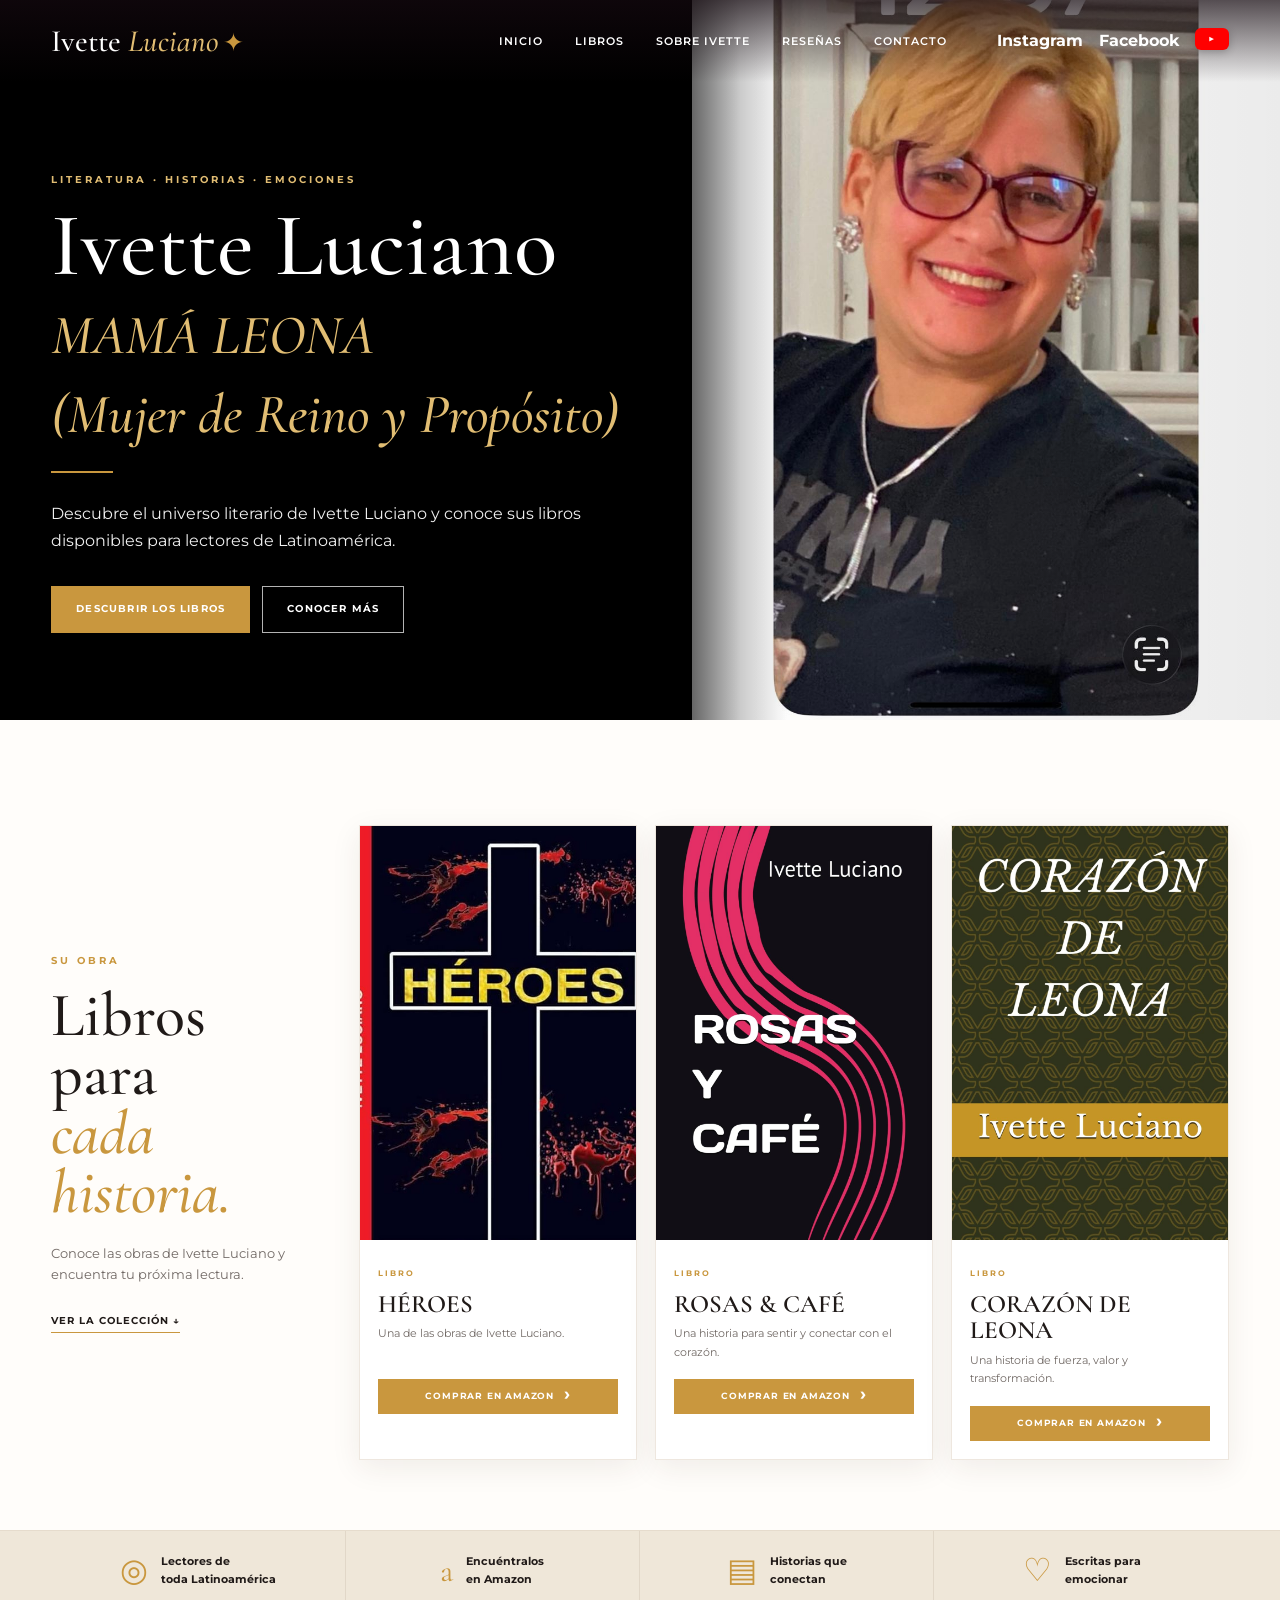
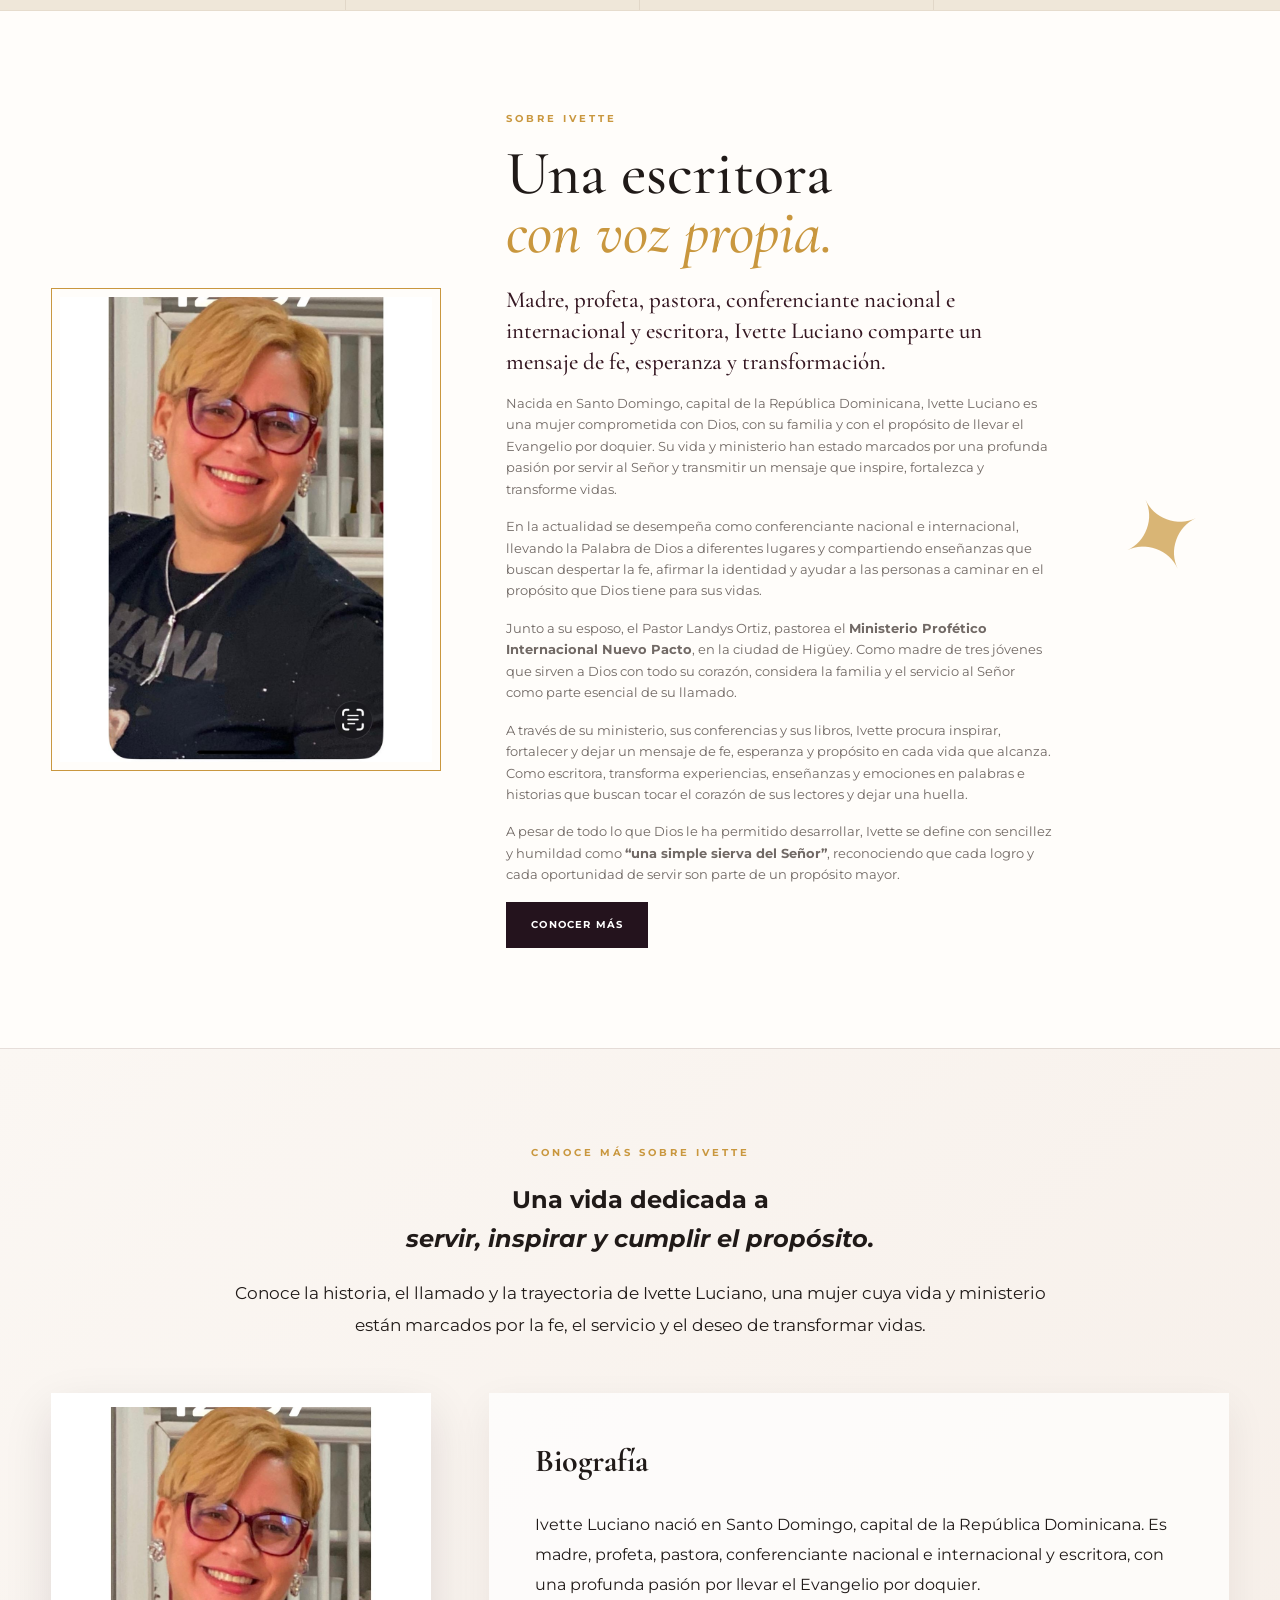
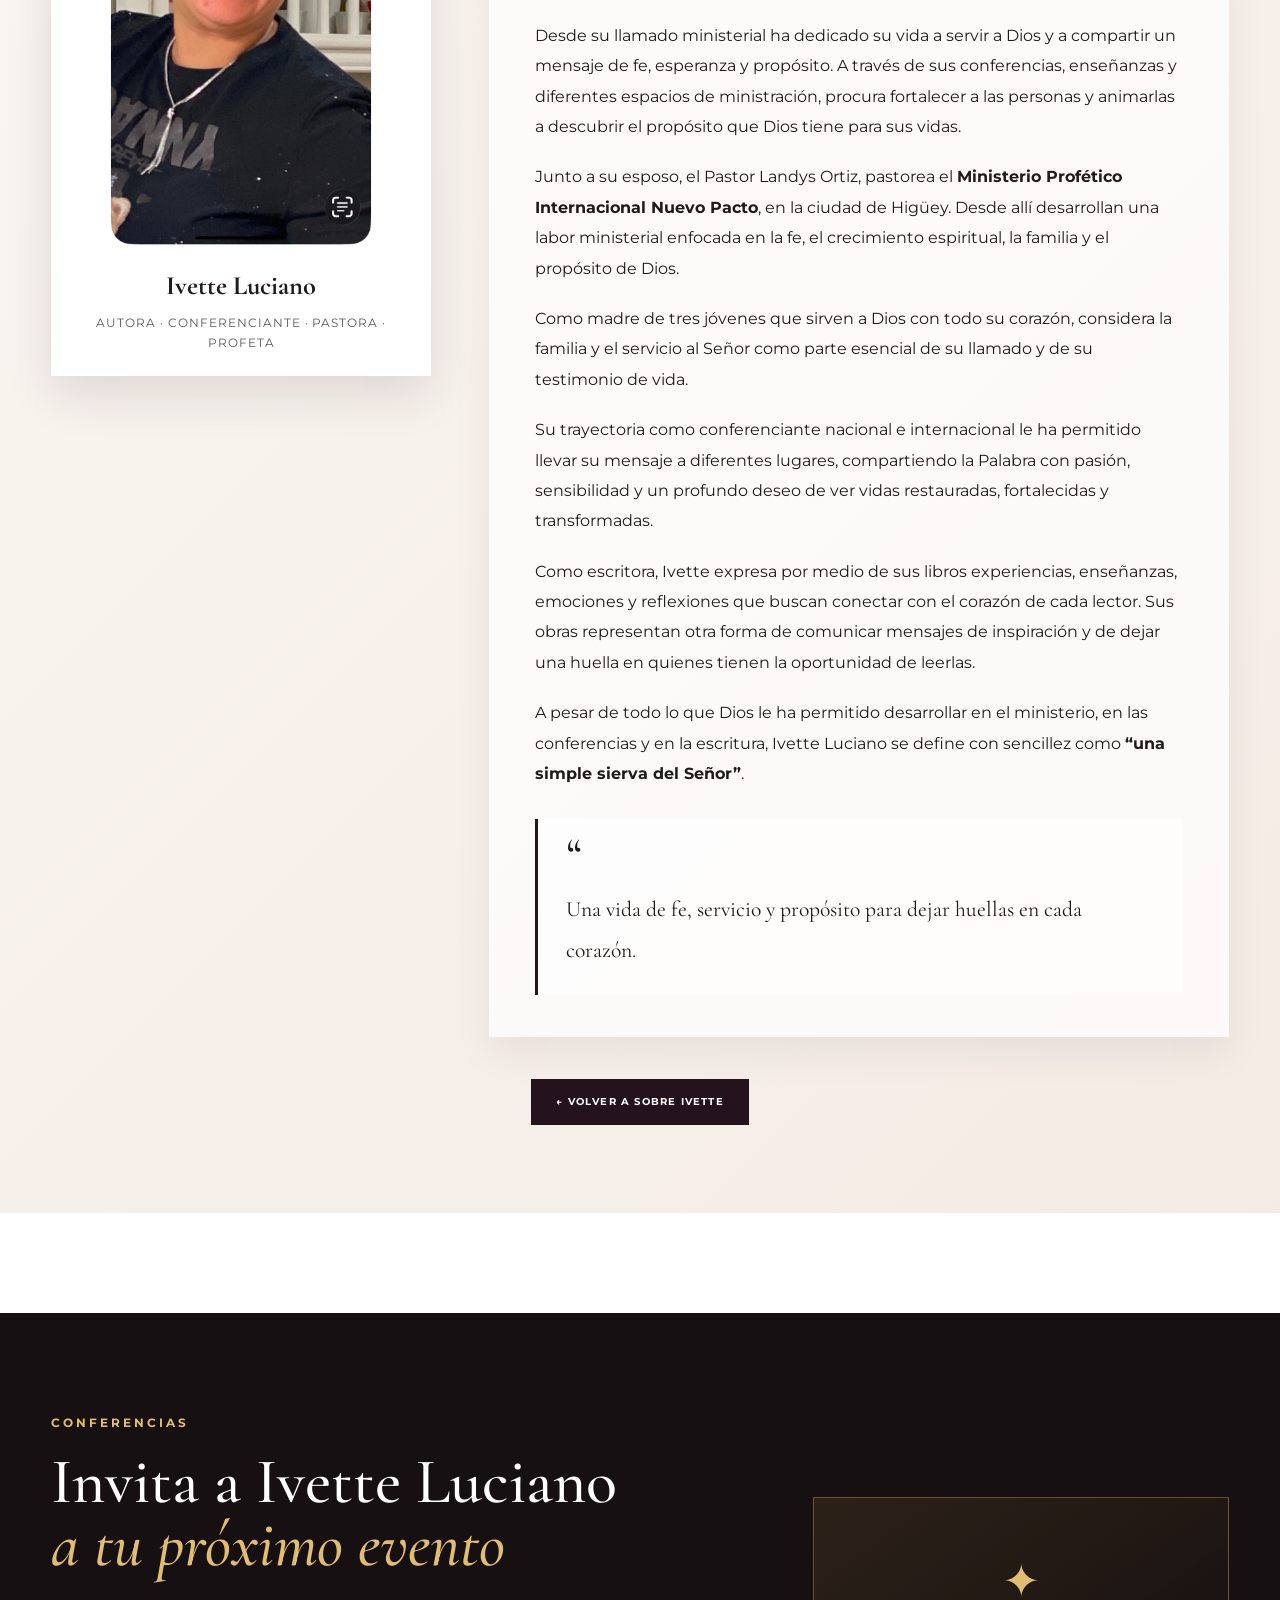
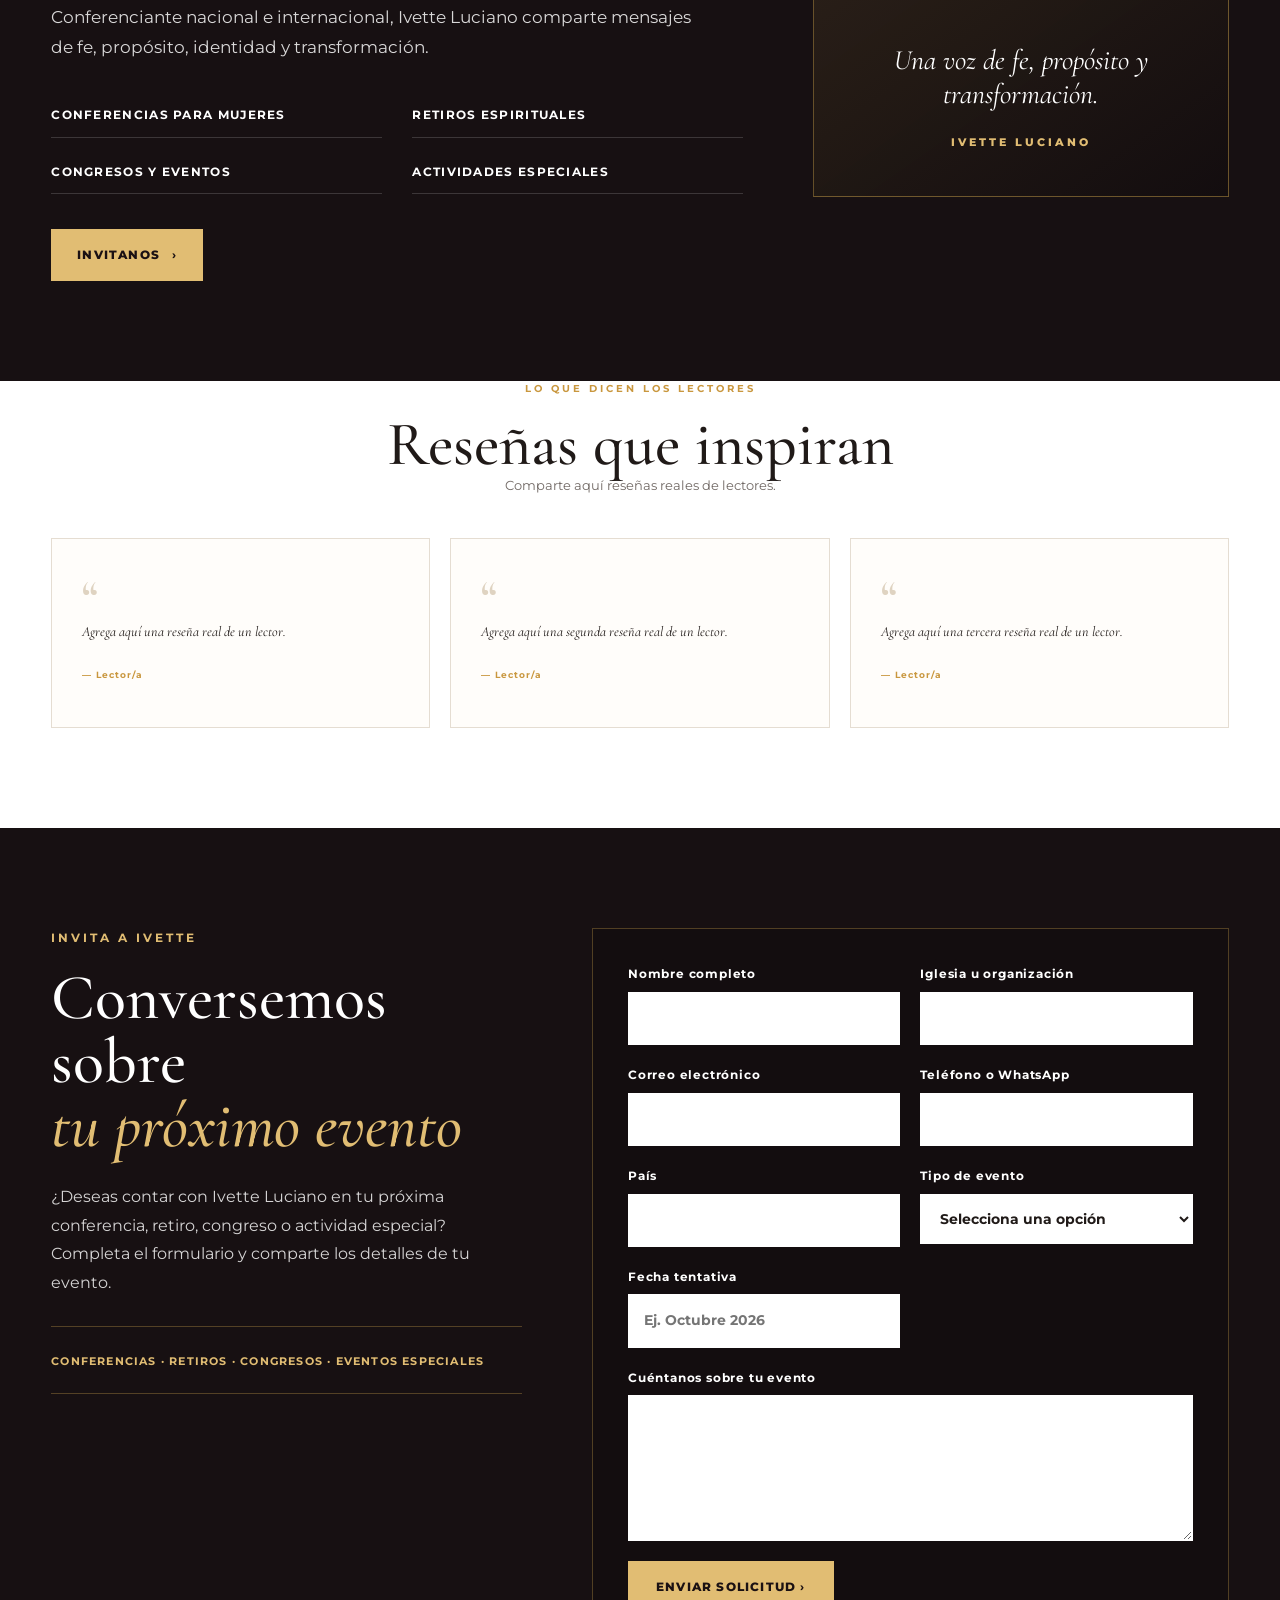
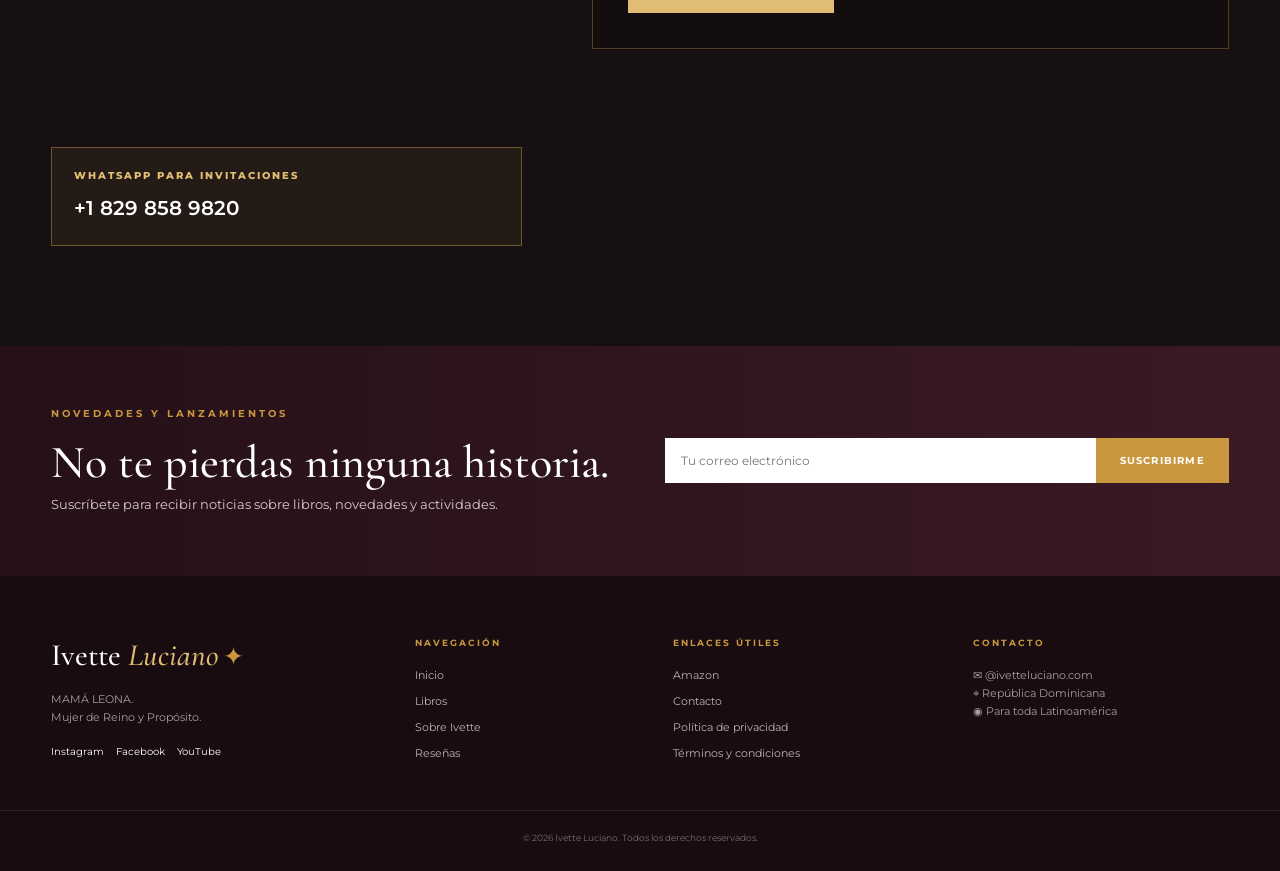
==== commit 422fc842: "Mejorar SEO y presencia en Google" ====
--- a/index.html
+++ b/index.html
@@ -3,19 +3,54 @@
 <head>
   <meta charset="UTF-8">
   <meta name="viewport" content="width=device-width, initial-scale=1.0">
-  <title>Ivette Luciano | Héroes, Rosas & Café y Corazón de Leona</title>
-  <meta name="description" content="Conoce la obra de Ivette Luciano y descubre Héroes, Rosas & Café y Corazón de Leona. Encuentra sus libros en Amazon.">
+  <title>Ivette Luciano | Escritora, Pastora y Conferenciante Internacional</title>
+  <meta name="description" content="Sitio oficial de Ivette Luciano: escritora, pastora, profeta y conferenciante nacional e internacional. Conoce su trayectoria, libros HÉROES, ROSAS & CAFÉ y CORAZÓN DE LEONA, y cómo invitarla a tu próximo evento.">
+  <meta name="author" content="Ivette Luciano">
+  <meta name="robots" content="index, follow, max-image-preview:large">
   <meta name="theme-color" content="#24131d">
-  <meta property="og:title" content="Ivette Luciano | Libros">
-  <meta property="og:description" content="MAMÁ LEONA (Mujer de Reino y Propósito). Descubre los libros de Ivette Luciano.">
+  <link rel="canonical" href="https://ivetteluciano.com/">
+
+  <meta property="og:locale" content="es_DO">
+  <meta property="og:site_name" content="Ivette Luciano">
+  <meta property="og:title" content="Ivette Luciano | Escritora, Pastora y Conferenciante Internacional">
+  <meta property="og:description" content="Conoce la trayectoria de Ivette Luciano, sus libros y cómo invitarla a conferencias, retiros, congresos y eventos especiales.">
   <meta property="og:type" content="website">
-  <meta property="og:image" content="assets/ivette.jpg">
+  <meta property="og:url" content="https://ivetteluciano.com/">
+  <meta property="og:image" content="https://ivetteluciano.com/assets/ivette.jpg">
+  <meta property="og:image:alt" content="Ivette Luciano">
+
+  <meta name="twitter:card" content="summary_large_image">
+  <meta name="twitter:title" content="Ivette Luciano | Escritora y Conferenciante">
+  <meta name="twitter:description" content="Libros, trayectoria, conferencias y contacto de Ivette Luciano.">
+  <meta name="twitter:image" content="https://ivetteluciano.com/assets/ivette.jpg">
+
   <link rel="preconnect" href="https://fonts.googleapis.com">
   <link rel="preconnect" href="https://fonts.gstatic.com" crossorigin>
   <link href="https://fonts.googleapis.com/css2?family=Cormorant+Garamond:ital,wght@0,400;0,500;0,600;0,700;1,500;1,600&family=Montserrat:wght@400;500;600;700&display=swap" rel="stylesheet">
   
-<link rel="stylesheet" href="estilos.css?v=3">
+  <link rel="stylesheet" href="estilos.css?v=3">
   <link rel="stylesheet" href="ajuste-final-hero.css?v=1">
+
+  <script type="application/ld+json">
+  {
+    "@context":"https://schema.org",
+    "@type":"Person",
+    "name":"Ivette Luciano",
+    "url":"https://ivetteluciano.com/",
+    "image":"https://ivetteluciano.com/assets/ivette.jpg",
+    "jobTitle":"Escritora, pastora, profeta y conferenciante nacional e internacional",
+    "homeLocation":{
+      "@type":"Place",
+      "name":"República Dominicana"
+    },
+    "sameAs":[
+      "https://www.instagram.com/pastoraivetteluciano",
+      "https://www.facebook.com/ivette.luciano.12",
+      "https://www.youtube.com/@ministerionuevopactord5874"
+    ]
+  }
+  </script>
+
     <style>
       .full-bio-section{
         padding:96px 0 88px;
--- a/ajuste-final-hero.css
+++ b/ajuste-final-hero.css
@@ -1,44 +1,43 @@
-/* HERO â€” CORRECCIÃ“N FINAL
-   Fondo negro elegante, fotografÃ­a original intacta
-   y texto claramente visible.
-*/
-/* Fondo general del hÃ©roe */
+/* PORTADA FINAL — foto original a la derecha, sin modificar */
 .hero{
   background:#000 !important;
   overflow:hidden;
 }
 
-/* FotografÃ­a original */
 .hero-photo{
   position:absolute !important;
-  inset:0 !important;
+  top:0 !important;
+  right:0 !important;
+  bottom:0 !important;
+  left:auto !important;
+  width:55% !important;
   z-index:1 !important;
   background-color:#000 !important;
   background-repeat:no-repeat !important;
   background-size:contain !important;
   background-position:right center !important;
+  filter:none !important;
 }
 
-/* Suaviza el borde de la fotografÃ­a sin oscurecer el texto */
 .hero-photo::before{
   content:"";
   position:absolute;
   left:0;
   top:0;
   bottom:0;
-  width:23%;
+  width:30%;
   z-index:2;
   pointer-events:none;
   background:linear-gradient(
     to right,
     #000 0%,
-    #000 35%,
-    rgba(0,0,0,.82) 55%,
-    rgba(0,0,0,.35) 78%,
+    #000 18%,
+    rgba(0,0,0,.72) 48%,
+    rgba(0,0,0,.20) 78%,
     rgba(0,0,0,0) 100%
   );
 }
-/* Capa visual detrÃ¡s del contenido */
+
 .hero-shade{
   position:absolute !important;
   inset:0 !important;
@@ -46,12 +45,12 @@
   pointer-events:none;
   background:linear-gradient(
     90deg,
-    rgba(10,5,7,.18) 0%,
-    rgba(10,5,7,.10) 38%,
-    rgba(0,0,0,0) 72%
+    rgba(0,0,0,.06) 0%,
+    rgba(0,0,0,0) 55%,
+    rgba(0,0,0,.08) 100%
   ) !important;
 }
-/* IMPORTANTE: el texto queda por encima de todas las capas */
+
 .hero-inner{
   position:relative !important;
   z-index:10 !important;
@@ -61,6 +60,7 @@
 .hero-copy{
   position:relative;
   z-index:11;
+  max-width:650px;
 }
 
 .hero h1{
@@ -73,7 +73,7 @@
 }
 
 .hero p{
-  color:rgba(255,255,255,.92) !important;
+  color:rgba(255,255,255,.94) !important;
   text-shadow:0 1px 10px rgba(0,0,0,.30);
 }
 
@@ -83,44 +83,43 @@
   color:var(--gold2) !important;
 }
 
-/* Botones del hÃ©roe siempre visibles */
 .hero .actions,
 .hero .btn{
   position:relative;
   z-index:12;
 }
 
-/* Computadoras y tabletas */
 @media (min-width:681px){
   .hero-photo{
+    width:55% !important;
     background-size:contain !important;
     background-position:right center !important;
   }
-
-  .hero-photo::before{
-    width:23%;
-  }
 }
 
-/* Celulares */
 @media (max-width:680px){
   .hero{
     background:#000 !important;
   }
 
   .hero-photo{
+    top:0 !important;
+    right:0 !important;
+    bottom:0 !important;
+    left:0 !important;
+    width:100% !important;
     background-size:contain !important;
     background-position:center center !important;
   }
 
   .hero-photo::before{
-    width:16%;
+    width:35%;
     background:linear-gradient(
       to right,
       #000 0%,
-      #000 25%,
-      rgba(0,0,0,.65) 55%,
-      rgba(0,0,0,.18) 78%,
+      #000 18%,
+      rgba(0,0,0,.62) 52%,
+      rgba(0,0,0,.12) 82%,
       rgba(0,0,0,0) 100%
     );
   }
@@ -128,14 +127,10 @@
   .hero-shade{
     background:linear-gradient(
       90deg,
-      rgba(10,5,7,.18) 0%,
-      rgba(10,5,7,.08) 45%,
+      rgba(0,0,0,.16) 0%,
+      rgba(0,0,0,.05) 48%,
       rgba(0,0,0,0) 100%
     ) !important;
-  }
-
-  .hero-inner{
-    z-index:10 !important;
   }
 
   .hero h1{
@@ -146,3 +141,26 @@
     color:rgba(255,255,255,.94) !important;
   }
 }
+
+/* YOUTUBE — botón rojo oficial en el encabezado */
+.social-mini a:nth-child(3){
+  display:inline-flex !important;
+  align-items:center;
+  justify-content:center;
+  min-width:34px;
+  height:22px;
+  padding:0 7px;
+  border-radius:6px;
+  background:#ff0000 !important;
+  color:#fff !important;
+  font-size:11px;
+  line-height:1;
+  font-weight:700;
+  box-shadow:0 2px 8px rgba(0,0,0,.22);
+  transition:transform .2s ease, box-shadow .2s ease;
+}
+
+.social-mini a:nth-child(3):hover{
+  transform:translateY(-1px) scale(1.04);
+  box-shadow:0 4px 12px rgba(0,0,0,.30);
+}
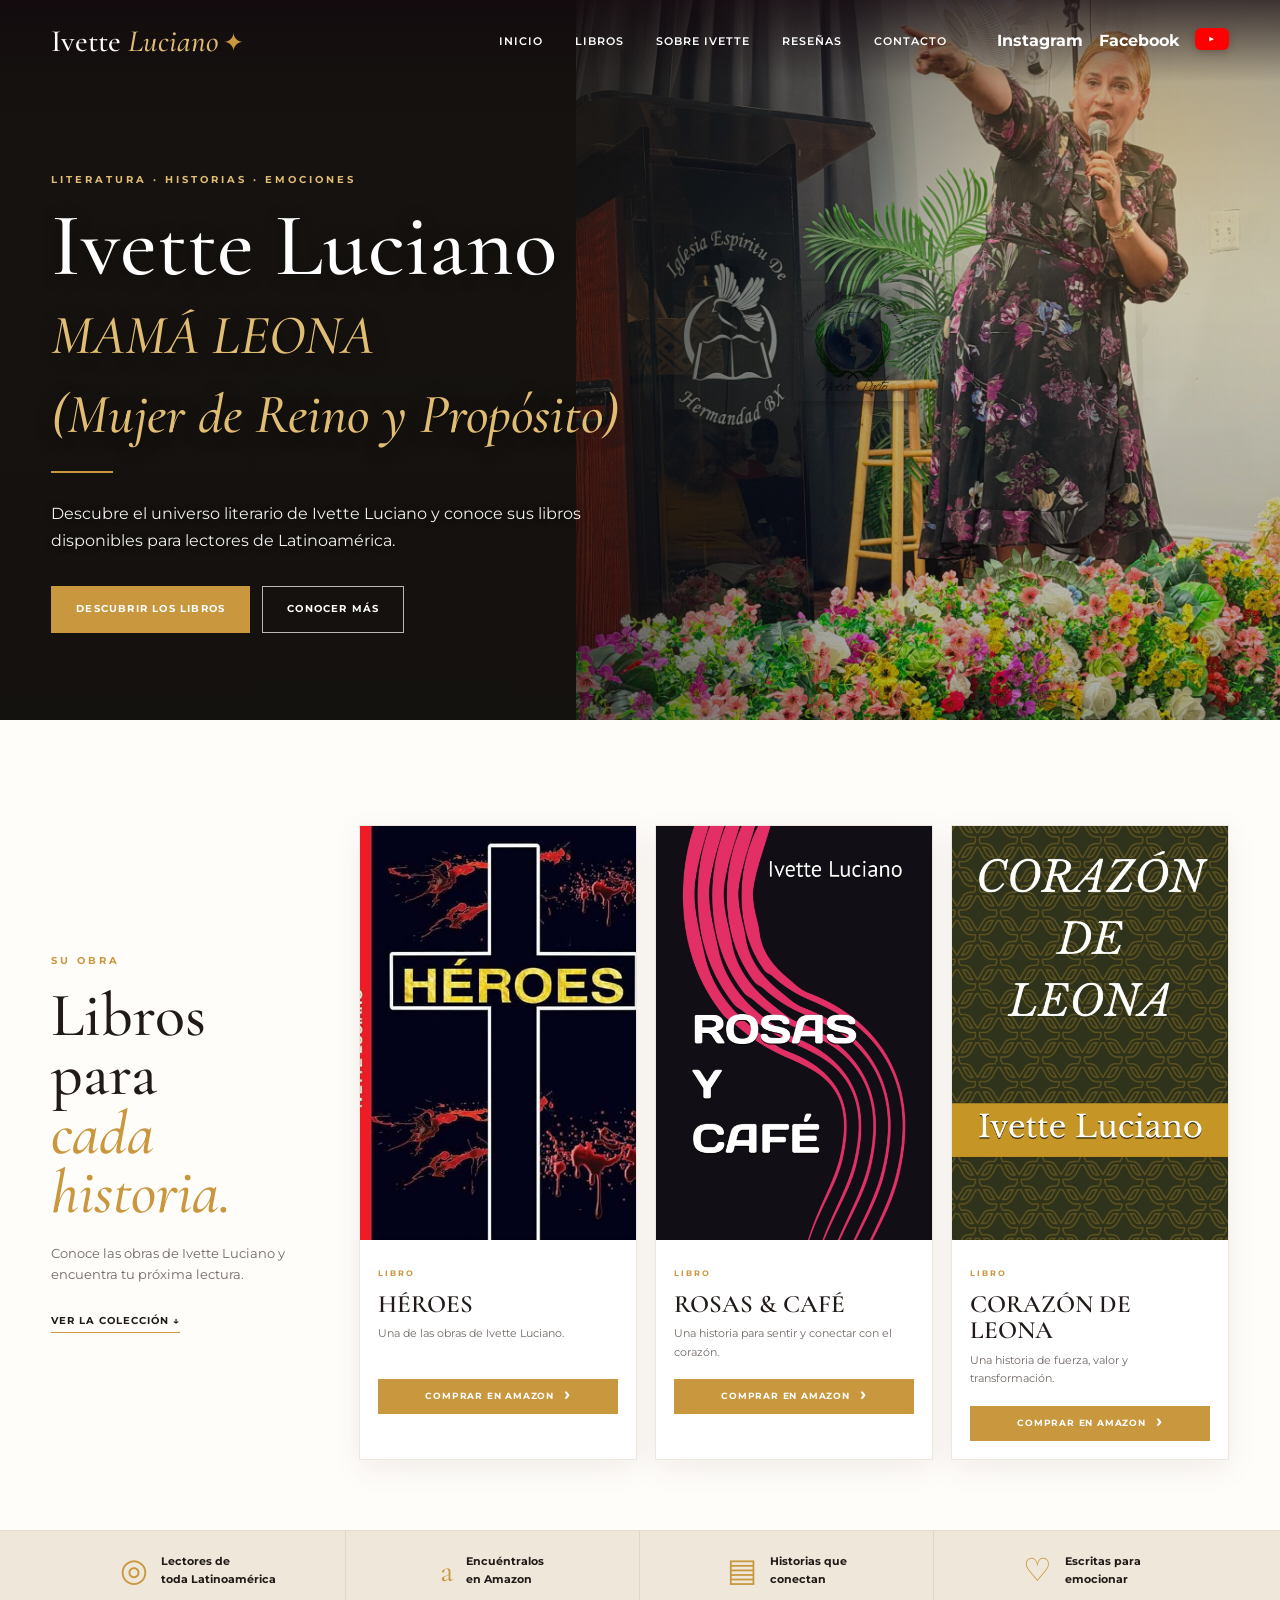
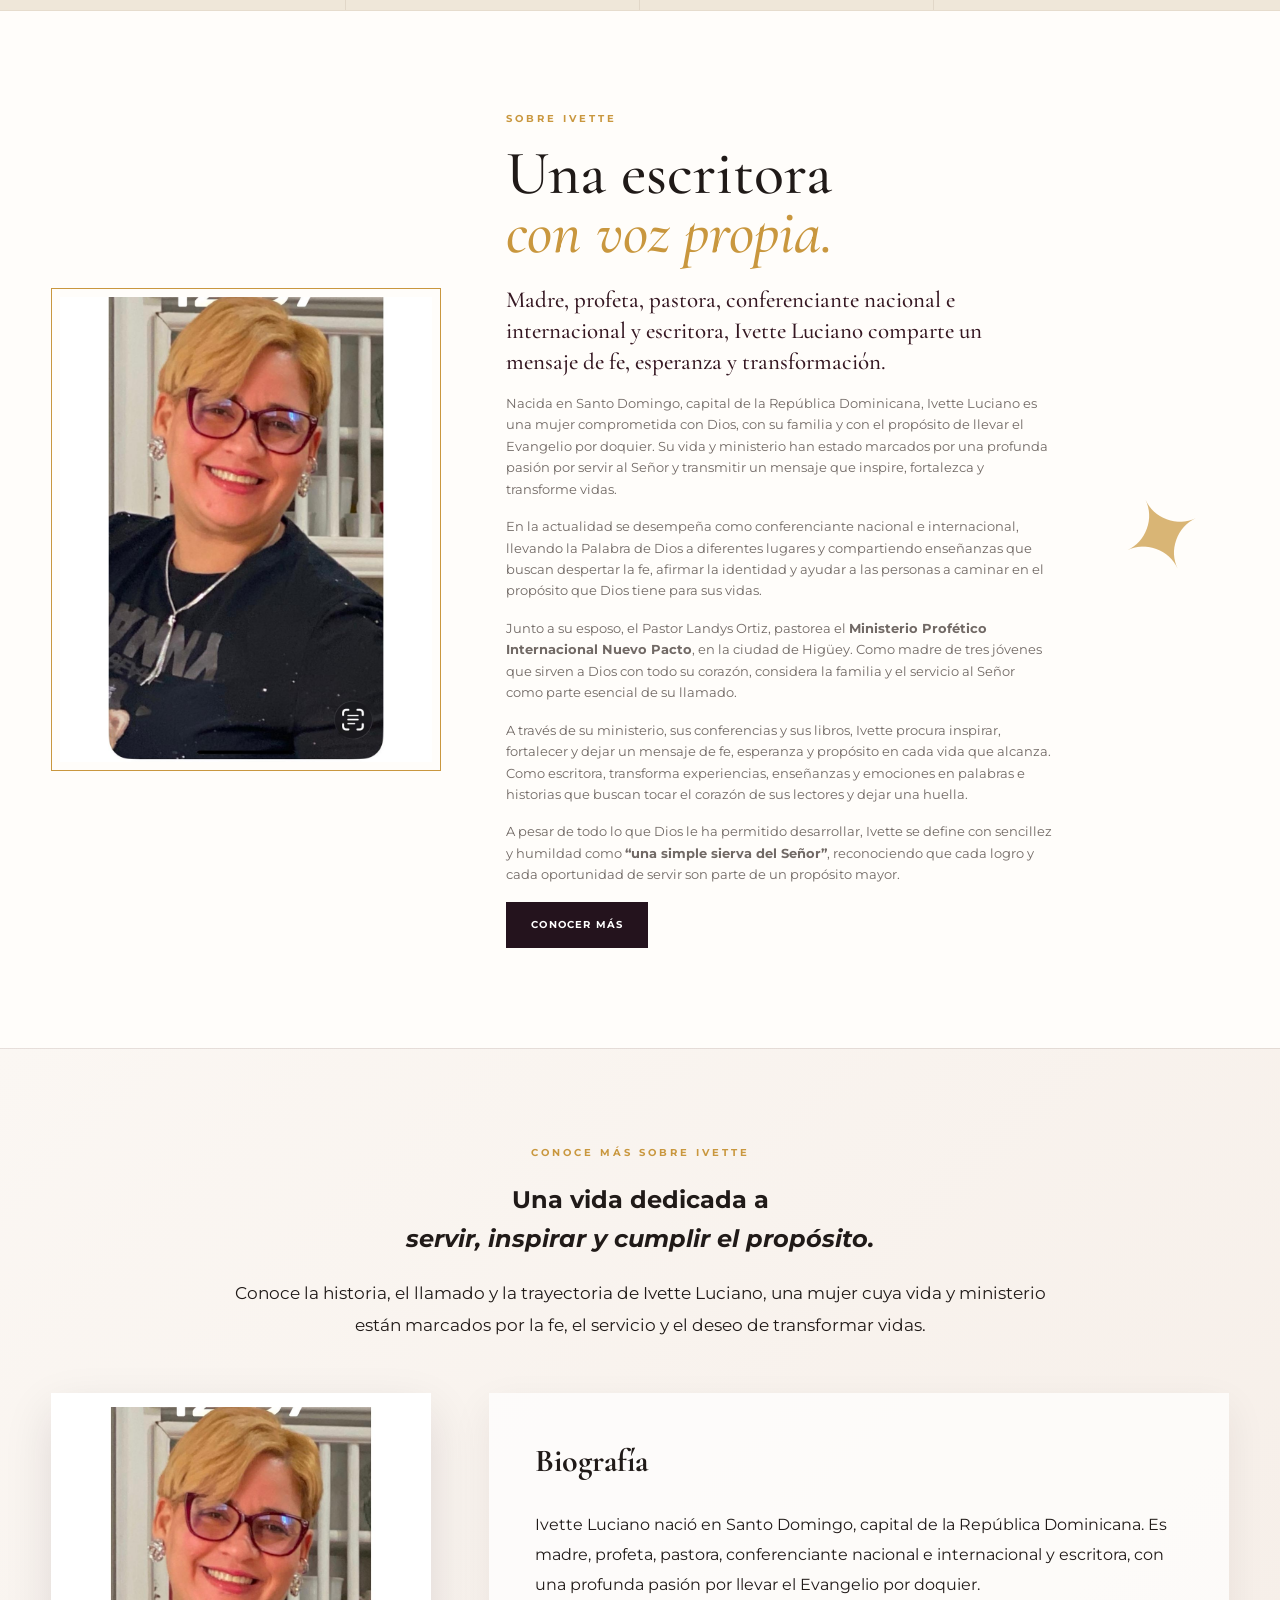
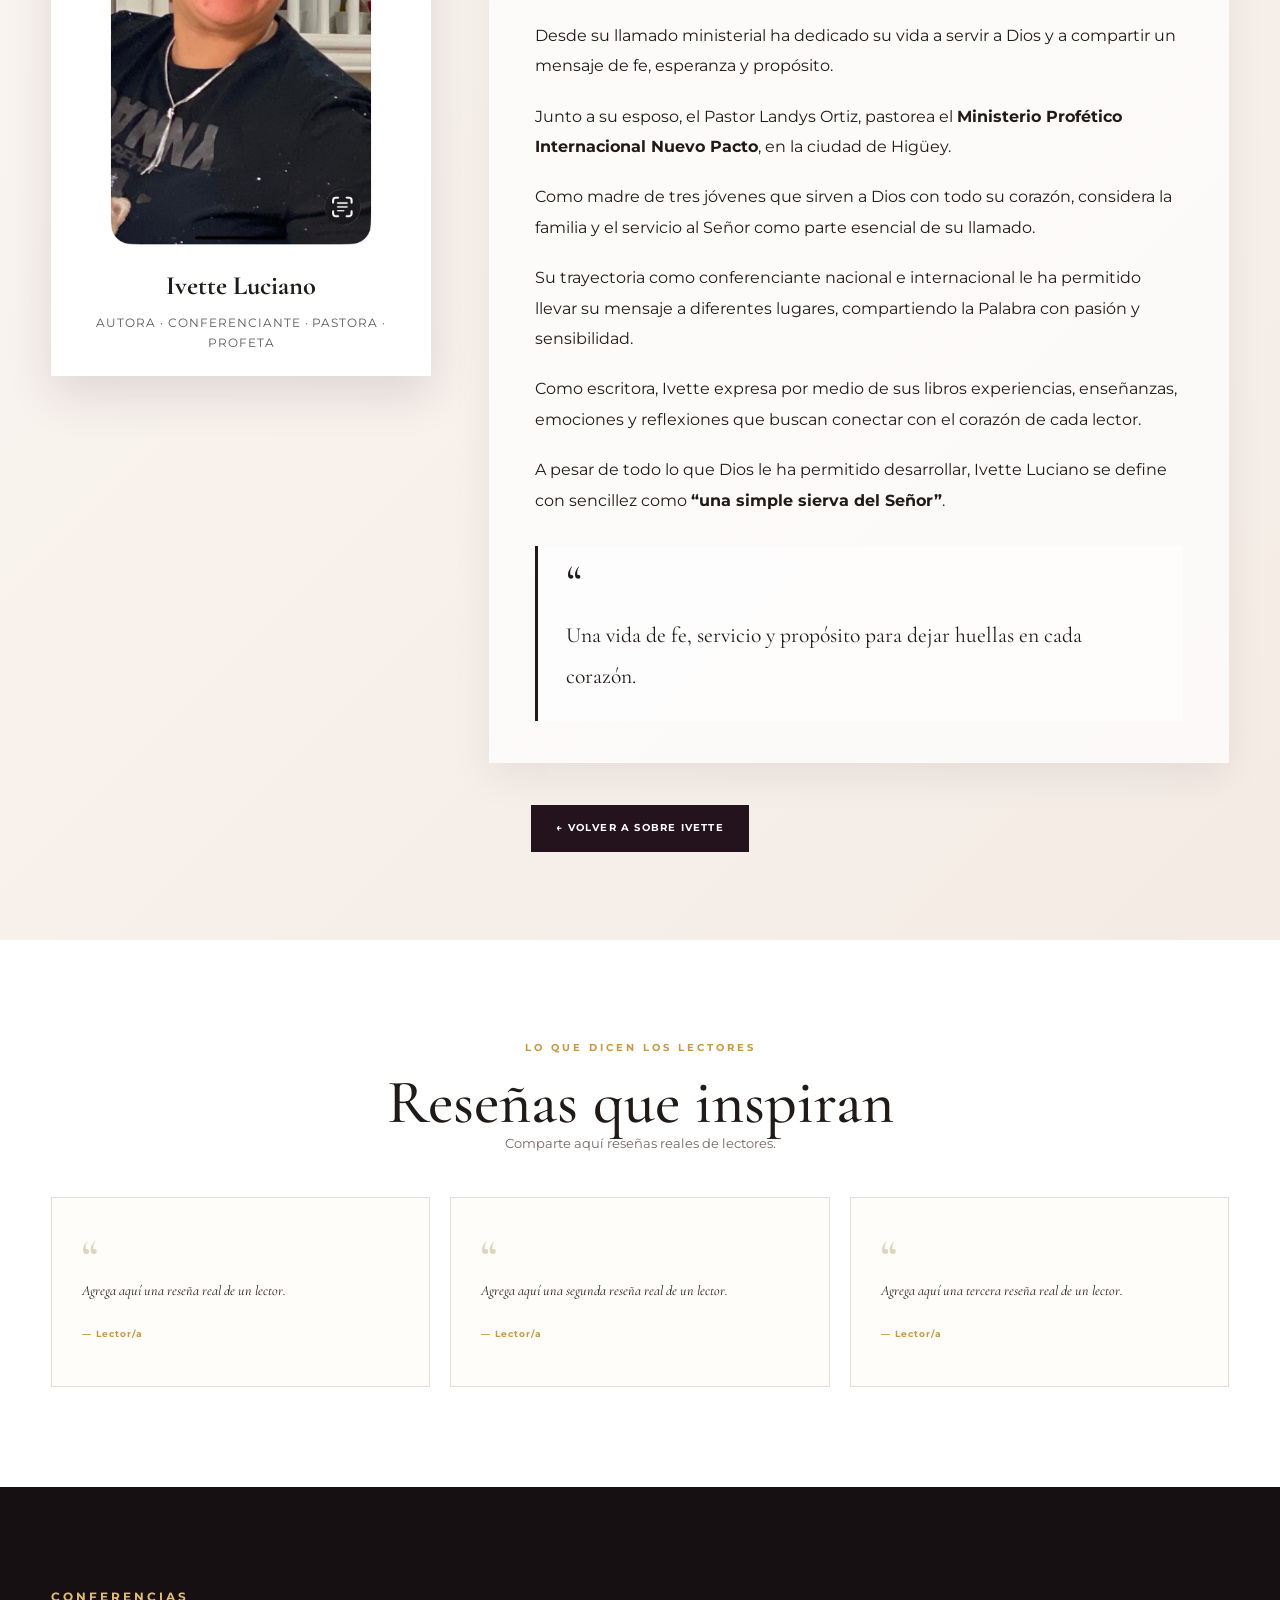
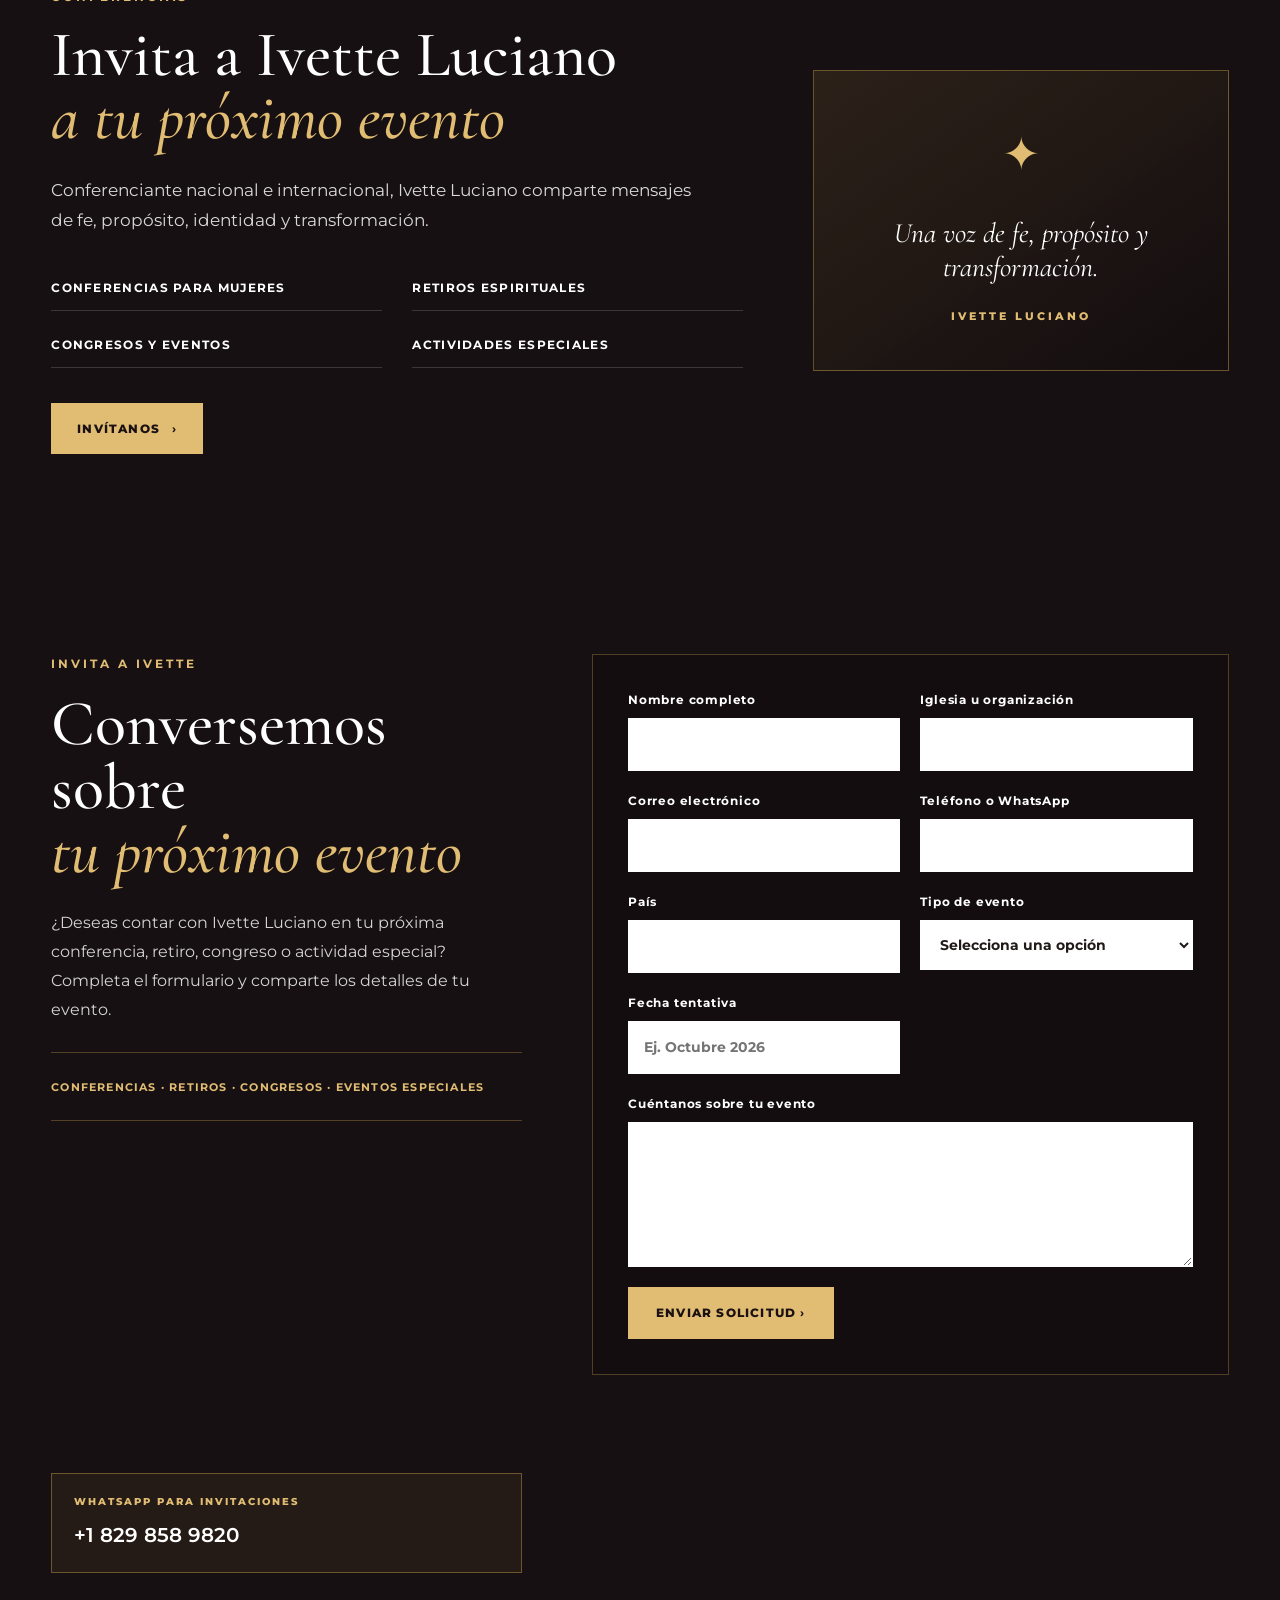
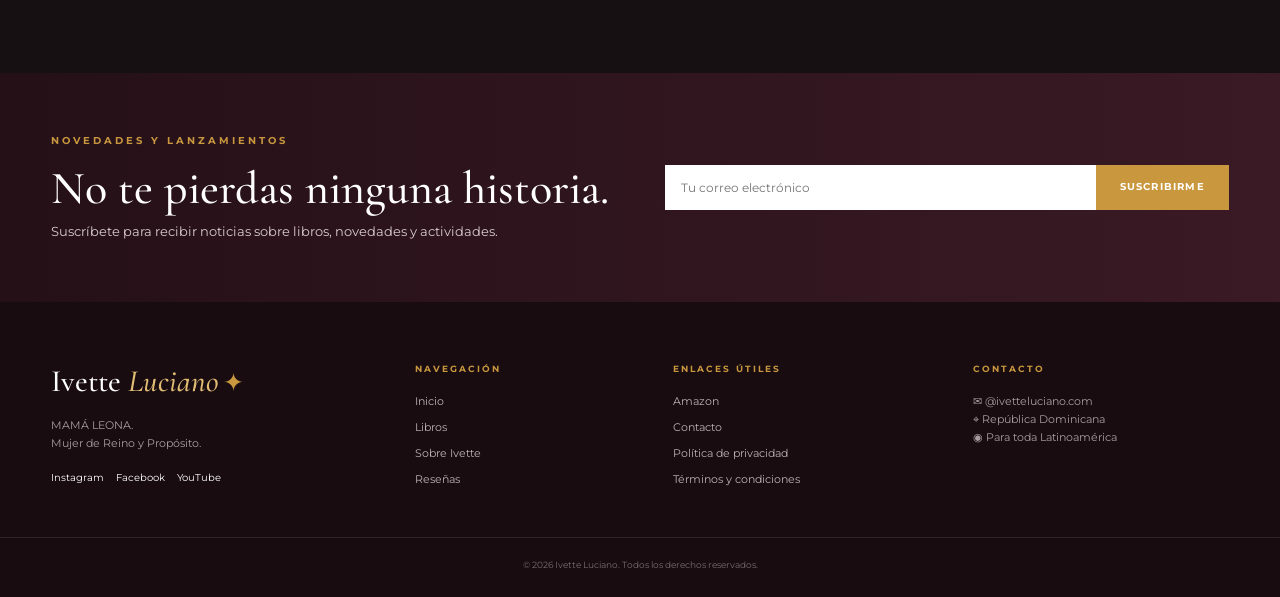
==== commit ff4b22d2: "Actualizar caché y versión del hero de Ivette Luciano" ====
--- a/index.html
+++ b/index.html
@@ -29,7 +29,7 @@
   <link href="https://fonts.googleapis.com/css2?family=Cormorant+Garamond:ital,wght@0,400;0,500;0,600;0,700;1,500;1,600&family=Montserrat:wght@400;500;600;700&display=swap" rel="stylesheet">
   
   <link rel="stylesheet" href="estilos.css?v=3">
-  <link rel="stylesheet" href="ajuste-final-hero.css?v=1">
+  <link rel="stylesheet" href="ajuste-final-hero.css?v=2">
 
   <script type="application/ld+json">
   {
@@ -39,10 +39,7 @@
     "url":"https://ivetteluciano.com/",
     "image":"https://ivetteluciano.com/assets/ivette.jpg",
     "jobTitle":"Escritora, pastora, profeta y conferenciante nacional e internacional",
-    "homeLocation":{
-      "@type":"Place",
-      "name":"República Dominicana"
-    },
+    "homeLocation":{"@type":"Place","name":"República Dominicana"},
     "sameAs":[
       "https://www.instagram.com/pastoraivetteluciano",
       "https://www.facebook.com/ivette.luciano.12",
@@ -52,440 +49,54 @@
   </script>
 
     <style>
-      .full-bio-section{
-        padding:96px 0 88px;
-        background:linear-gradient(135deg,#fbf7f3 0%,#f4ebe4 100%);
-        border-top:1px solid rgba(36,19,29,.08);
-      }
-      .full-bio-inner{max-width:1180px}
-      .full-bio-heading{text-align:center;max-width:820px;margin:0 auto 52px}
-      .full-bio-heading h2{margin:12px auto 18px}
-      .full-bio-heading h2 em{display:block}
-      .full-bio-intro{font-size:1.08rem;line-height:1.85;margin:0 auto}
-      .full-bio-content{
-        display:grid;
-        grid-template-columns:minmax(280px,380px) 1fr;
-        gap:58px;
-        align-items:start;
-      }
-      .full-bio-photo{
-        position:sticky;
-        top:30px;
-        background:#fff;
-        padding:14px;
-        box-shadow:0 18px 45px rgba(36,19,29,.12);
-      }
-      .full-bio-image{
-        display:block;
-        width:100%;
-        aspect-ratio:4/5;
-        object-fit:cover;
-      }
-      .full-bio-caption{padding:18px 8px 8px;text-align:center}
-      .full-bio-caption strong{
-        display:block;
-        font-family:"Cormorant Garamond",serif;
-        font-size:1.65rem;
-      }
-      .full-bio-caption span{
-        display:block;
-        margin-top:5px;
-        font-size:.76rem;
-        letter-spacing:.08em;
-        text-transform:uppercase;
-        opacity:.72;
-      }
-      .full-bio-text{
-        background:rgba(255,255,255,.72);
-        padding:42px 46px;
-        box-shadow:0 14px 38px rgba(36,19,29,.07);
-      }
-      .full-bio-text h3{
-        font-family:"Cormorant Garamond",serif;
-        font-size:2rem;
-        margin:0 0 22px;
-      }
-      .full-bio-text p{
-        line-height:1.9;
-        margin:0 0 20px;
-      }
-      .full-bio-quote{
-        margin-top:30px;
-        padding:24px 28px;
-        border-left:3px solid currentColor;
-        background:rgba(255,255,255,.65);
-      }
-      .full-bio-quote span{
-        font-family:"Cormorant Garamond",serif;
-        font-size:3rem;
-        line-height:.5;
-      }
-      .full-bio-quote p{margin:10px 0 0;font-family:"Cormorant Garamond",serif;font-size:1.35rem}
-      .full-bio-back{text-align:center;margin-top:42px}
-      @media(max-width:800px){
-        .full-bio-section{padding:70px 0}
-        .full-bio-content{grid-template-columns:1fr;gap:32px}
-        .full-bio-photo{position:static;max-width:430px;margin:0 auto}
-        .full-bio-text{padding:30px 24px}
-      }
+      .full-bio-section{padding:96px 0 88px;background:linear-gradient(135deg,#fbf7f3 0%,#f4ebe4 100%);border-top:1px solid rgba(36,19,29,.08)}
+      .full-bio-inner{max-width:1180px}.full-bio-heading{text-align:center;max-width:820px;margin:0 auto 52px}.full-bio-heading h2{margin:12px auto 18px}.full-bio-heading h2 em{display:block}.full-bio-intro{font-size:1.08rem;line-height:1.85;margin:0 auto}
+      .full-bio-content{display:grid;grid-template-columns:minmax(280px,380px) 1fr;gap:58px;align-items:start}.full-bio-photo{position:sticky;top:30px;background:#fff;padding:14px;box-shadow:0 18px 45px rgba(36,19,29,.12)}.full-bio-image{display:block;width:100%;aspect-ratio:4/5;object-fit:cover}.full-bio-caption{padding:18px 8px 8px;text-align:center}.full-bio-caption strong{display:block;font-family:"Cormorant Garamond",serif;font-size:1.65rem}.full-bio-caption span{display:block;margin-top:5px;font-size:.76rem;letter-spacing:.08em;text-transform:uppercase;opacity:.72}.full-bio-text{background:rgba(255,255,255,.72);padding:42px 46px;box-shadow:0 14px 38px rgba(36,19,29,.07)}.full-bio-text h3{font-family:"Cormorant Garamond",serif;font-size:2rem;margin:0 0 22px}.full-bio-text p{line-height:1.9;margin:0 0 20px}.full-bio-quote{margin-top:30px;padding:24px 28px;border-left:3px solid currentColor;background:rgba(255,255,255,.65)}.full-bio-quote span{font-family:"Cormorant Garamond",serif;font-size:3rem;line-height:.5}.full-bio-quote p{margin:10px 0 0;font-family:"Cormorant Garamond",serif;font-size:1.35rem}.full-bio-back{text-align:center;margin-top:42px}
+      @media(max-width:800px){.full-bio-section{padding:70px 0}.full-bio-content{grid-template-columns:1fr;gap:32px}.full-bio-photo{position:static;max-width:430px;margin:0 auto}.full-bio-text{padding:30px 24px}}
     </style>
 
 </head>
 <body>
   <header class="site-header">
     <div class="container nav">
-      <a class="brand" href="#inicio" aria-label="Ivette Luciano - inicio">
-        Ivette <em>Luciano</em><span class="feather">✦</span>
-      </a>
+      <a class="brand" href="#inicio" aria-label="Ivette Luciano - inicio">Ivette <em>Luciano</em><span class="feather">✦</span></a>
       <button class="menu-toggle" aria-label="Abrir menú" aria-expanded="false">☰</button>
-      <nav class="navigation">
-        <a href="#inicio">Inicio</a>
-        <a href="#libros">Libros</a>
-        <a href="#autora">Sobre Ivette</a>
-        <a href="#resenas">Reseñas</a>
-        <a href="#contacto">Contacto</a>
-      </nav>
-      <div class="social-mini" aria-label="Redes sociales">
-        <a href="#" aria-label="Instagram">◎</a>
-        <a href="#" aria-label="Facebook">f</a>
-        <a href="#" aria-label="TikTok">♪</a>
-      </div>
+      <nav class="navigation"><a href="#inicio">Inicio</a><a href="#libros">Libros</a><a href="#autora">Sobre Ivette</a><a href="#resenas">Reseñas</a><a href="#contacto">Contacto</a></nav>
+      <div class="social-mini" aria-label="Redes sociales"><a href="#" aria-label="Instagram">◎</a><a href="#" aria-label="Facebook">f</a><a href="#" aria-label="YouTube">▶</a></div>
     </div>
   </header>
 
   <main>
     <section class="hero" id="inicio">
-      <div class="hero-photo"></div>
-      <div class="hero-shade"></div>
-      <div class="container hero-inner">
-        <div class="hero-copy">
-          <span class="eyebrow">LITERATURA · HISTORIAS · EMOCIONES</span>
-          <h1>Ivette Luciano<br><em style="font-size:0.62em;">MAMÁ LEONA<br>(Mujer de Reino y Propósito)</em></h1>
-          <div class="gold-line"></div>
-          <p>Descubre el universo literario de Ivette Luciano y conoce sus libros disponibles para lectores de Latinoamérica.</p>
-          <div class="actions">
-            <a class="btn btn-gold" href="#libros">Descubrir los libros</a>
-            <a class="btn btn-outline" href="#autora">CONOCER MÁS</a>
-          </div>
-        </div>
-      </div>
+      <div class="hero-photo"></div><div class="hero-shade"></div>
+      <div class="container hero-inner"><div class="hero-copy"><span class="eyebrow">LITERATURA · HISTORIAS · EMOCIONES</span><h1>Ivette Luciano<br><em style="font-size:0.62em;">MAMÁ LEONA<br>(Mujer de Reino y Propósito)</em></h1><div class="gold-line"></div><p>Descubre el universo literario de Ivette Luciano y conoce sus libros disponibles para lectores de Latinoamérica.</p><div class="actions"><a class="btn btn-gold" href="#libros">Descubrir los libros</a><a class="btn btn-outline" href="#autora">CONOCER MÁS</a></div></div></div>
     </section>
 
     <section class="books-section" id="libros">
-      <div class="container books-layout">
-        <div class="books-intro">
-          <span class="section-label">SU OBRA</span>
-          <h2>Libros para<br><em>cada historia.</em></h2>
-          <p>Conoce las obras de Ivette Luciano y encuentra tu próxima lectura.</p>
-          <a class="text-link" href="#libros">Ver la colección ↓</a>
-        </div>
-
+      <div class="container books-layout"><div class="books-intro"><span class="section-label">SU OBRA</span><h2>Libros para<br><em>cada historia.</em></h2><p>Conoce las obras de Ivette Luciano y encuentra tu próxima lectura.</p><a class="text-link" href="#libros">Ver la colección ↓</a></div>
         <div class="books-grid">
-          <article class="book-card">
-            <div class="cover cover-image">
-              <img src="assets/heroes.jpg" alt="Portada del libro HÉROES de Ivette Luciano">
-            </div>
-            <div class="book-info">
-              <span>LIBRO</span>
-              <h3>HÉROES</h3>
-              <p>Una de las obras de Ivette Luciano.</p>
-              <a class="amazon-btn" href="https://www.amazon.com/s?k=H%C3%A9roes+Ivette+Luciano&__mk_es_US=%C3%85M%C3%85%C5%BD%C3%95%C3%91&crid=24O9V5ULCJCTU&sprefix=h%C3%A9roes+ivette+luciano%2Caps%2C174&ref=nb_sb_noss" target="_blank" rel="noopener noreferrer" aria-label="Ver este libro en Amazon">COMPRAR EN AMAZON <b>›</b></a>
-            </div>
-          </article>
-
-          <article class="book-card">
-            <div class="cover cover-image">
-              <img src="assets/rosas-cafe.png" alt="Portada del libro ROSAS Y CAFÉ de Ivette Luciano">
-            </div>
-            <div class="book-info">
-              <span>LIBRO</span>
-              <h3>ROSAS &amp; CAFÉ</h3>
-              <p>Una historia para sentir y conectar con el corazón.</p>
-              <a class="amazon-btn" href="https://www.amazon.com/s?k=Rosas+%26+Caf%C3%A9+Ivette+Luciano&__mk_es_US=%C3%85M%C3%85%C5%BD%C3%95%C3%91&crid=1I7DJWRWT8QBS&sprefix=rosas+%26+caf%C3%A9+ivette+luciano%2Caps%2C155&ref=nb_sb_noss" target="_blank" rel="noopener noreferrer" aria-label="Ver este libro en Amazon">COMPRAR EN AMAZON <b>›</b></a>
-            </div>
-          </article>
-
-          <article class="book-card">
-            <div class="cover cover-image">
-              <img src="assets/corazon-de-leona.png" alt="Portada del libro CORAZÓN DE LEONA de Ivette Luciano">
-            </div>
-            <div class="book-info">
-              <span>LIBRO</span>
-              <h3>CORAZÓN DE LEONA</h3>
-              <p>Una historia de fuerza, valor y transformación.</p>
-              <a class="amazon-btn" href="https://www.amazon.com/s?k=Coraz%C3%B3n+de+Leona+Ivette+Luciano&__mk_es_US=%C3%85M%C3%85%C5%BD%C3%95%C3%91&crid=15MHQU8CDFYB7&sprefix=coraz%C3%B3n+de+leona+ivette+luciano%2Caps%2C158&ref=nb_sb_noss" target="_blank" rel="noopener noreferrer" aria-label="Ver este libro en Amazon">COMPRAR EN AMAZON <b>›</b></a>
-            </div>
-          </article>
-        </div>
-      </div>
+          <article class="book-card"><div class="cover cover-image"><img src="assets/heroes.jpg" alt="Portada del libro HÉROES de Ivette Luciano"></div><div class="book-info"><span>LIBRO</span><h3>HÉROES</h3><p>Una de las obras de Ivette Luciano.</p><a class="amazon-btn" href="https://www.amazon.com/s?k=H%C3%A9roes+Ivette+Luciano&__mk_es_US=%C3%85M%C3%85%C5%BD%C3%95%C3%91&crid=24O9V5ULCJCTU&sprefix=h%C3%A9roes+ivette+luciano%2Caps%2C174&ref=nb_sb_noss" target="_blank" rel="noopener noreferrer">COMPRAR EN AMAZON <b>›</b></a></div></article>
+          <article class="book-card"><div class="cover cover-image"><img src="assets/rosas-cafe.png" alt="Portada del libro ROSAS Y CAFÉ de Ivette Luciano"></div><div class="book-info"><span>LIBRO</span><h3>ROSAS &amp; CAFÉ</h3><p>Una historia para sentir y conectar con el corazón.</p><a class="amazon-btn" href="https://www.amazon.com/s?k=Rosas+%26+Caf%C3%A9+Ivette+Luciano&__mk_es_US=%C3%85M%C3%85%C5%BD%C3%95%C3%91&crid=1I7DJWRWT8QBS&sprefix=rosas+%26+caf%C3%A9+ivette+luciano%2Caps%2C155&ref=nb_sb_noss" target="_blank" rel="noopener noreferrer">COMPRAR EN AMAZON <b>›</b></a></div></article>
+          <article class="book-card"><div class="cover cover-image"><img src="assets/corazon-de-leona.png" alt="Portada del libro CORAZÓN DE LEONA de Ivette Luciano"></div><div class="book-info"><span>LIBRO</span><h3>CORAZÓN DE LEONA</h3><p>Una historia de fuerza, valor y transformación.</p><a class="amazon-btn" href="https://www.amazon.com/s?k=Coraz%C3%B3n+de+Leona+Ivette+Luciano&__mk_es_US=%C3%85M%C3%85%C5%BD%C3%95%C3%91&crid=15MHQU8CDFYB7&sprefix=coraz%C3%B3n+de+leona+ivette+luciano%2Caps%2C158&ref=nb_sb_noss" target="_blank" rel="noopener noreferrer">COMPRAR EN AMAZON <b>›</b></a></div></article>
+        </div></div>
     </section>
 
-    <section class="benefits">
-      <div class="container benefits-grid">
-        <div><span class="benefit-icon">◎</span><strong>Lectores de<br>toda Latinoamérica</strong></div>
-        <div><span class="benefit-icon">a</span><strong>Encuéntralos<br>en Amazon</strong></div>
-        <div><span class="benefit-icon">▤</span><strong>Historias que<br>conectan</strong></div>
-        <div><span class="benefit-icon">♡</span><strong>Escritas para<br>emocionar</strong></div>
-      </div>
-    </section>
+    <section class="benefits"><div class="container benefits-grid"><div><span class="benefit-icon">◎</span><strong>Lectores de<br>toda Latinoamérica</strong></div><div><span class="benefit-icon">a</span><strong>Encuéntralos<br>en Amazon</strong></div><div><span class="benefit-icon">▤</span><strong>Historias que<br>conectan</strong></div><div><span class="benefit-icon">♡</span><strong>Escritas para<br>emocionar</strong></div></div></section>
 
-    <section class="author-section" id="autora">
-      <div class="container author-grid">
-        <div class="author-photo-wrap">
-          <img src="assets/ivette.jpg" alt="Ivette Luciano" class="author-photo">
-        </div>
-        <div class="author-copy">
-          <span class="section-label">SOBRE IVETTE</span>
-          <h2>Una escritora<br><em>con voz propia.</em></h2>
-          <p class="lead">Madre, profeta, pastora, conferenciante nacional e internacional y escritora, Ivette Luciano comparte un mensaje de fe, esperanza y transformación.</p>
-          <p>Nacida en Santo Domingo, capital de la República Dominicana, Ivette Luciano es una mujer comprometida con Dios, con su familia y con el propósito de llevar el Evangelio por doquier. Su vida y ministerio han estado marcados por una profunda pasión por servir al Señor y transmitir un mensaje que inspire, fortalezca y transforme vidas.</p>
-          <p>En la actualidad se desempeña como conferenciante nacional e internacional, llevando la Palabra de Dios a diferentes lugares y compartiendo enseñanzas que buscan despertar la fe, afirmar la identidad y ayudar a las personas a caminar en el propósito que Dios tiene para sus vidas.</p>
-          <p>Junto a su esposo, el Pastor Landys Ortiz, pastorea el <strong>Ministerio Profético Internacional Nuevo Pacto</strong>, en la ciudad de Higüey. Como madre de tres jóvenes que sirven a Dios con todo su corazón, considera la familia y el servicio al Señor como parte esencial de su llamado.</p>
-          <p>A través de su ministerio, sus conferencias y sus libros, Ivette procura inspirar, fortalecer y dejar un mensaje de fe, esperanza y propósito en cada vida que alcanza. Como escritora, transforma experiencias, enseñanzas y emociones en palabras e historias que buscan tocar el corazón de sus lectores y dejar una huella.</p>
-          <p>A pesar de todo lo que Dios le ha permitido desarrollar, Ivette se define con sencillez y humildad como <strong>“una simple sierva del Señor”</strong>, reconociendo que cada logro y cada oportunidad de servir son parte de un propósito mayor.</p>
-          <a class="btn btn-dark" href="#conocer-mas">Conocer más</a>
-        </div>
-        <div class="feather-large">✦</div>
-      </div>
-    </section>
+    <section class="author-section" id="autora"><div class="container author-grid"><div class="author-photo-wrap"><img src="assets/ivette.jpg" alt="Ivette Luciano" class="author-photo"></div><div class="author-copy"><span class="section-label">SOBRE IVETTE</span><h2>Una escritora<br><em>con voz propia.</em></h2><p class="lead">Madre, profeta, pastora, conferenciante nacional e internacional y escritora, Ivette Luciano comparte un mensaje de fe, esperanza y transformación.</p><p>Nacida en Santo Domingo, capital de la República Dominicana, Ivette Luciano es una mujer comprometida con Dios, con su familia y con el propósito de llevar el Evangelio por doquier. Su vida y ministerio han estado marcados por una profunda pasión por servir al Señor y transmitir un mensaje que inspire, fortalezca y transforme vidas.</p><p>En la actualidad se desempeña como conferenciante nacional e internacional, llevando la Palabra de Dios a diferentes lugares y compartiendo enseñanzas que buscan despertar la fe, afirmar la identidad y ayudar a las personas a caminar en el propósito que Dios tiene para sus vidas.</p><p>Junto a su esposo, el Pastor Landys Ortiz, pastorea el <strong>Ministerio Profético Internacional Nuevo Pacto</strong>, en la ciudad de Higüey. Como madre de tres jóvenes que sirven a Dios con todo su corazón, considera la familia y el servicio al Señor como parte esencial de su llamado.</p><p>A través de su ministerio, sus conferencias y sus libros, Ivette procura inspirar, fortalecer y dejar un mensaje de fe, esperanza y propósito en cada vida que alcanza. Como escritora, transforma experiencias, enseñanzas y emociones en palabras e historias que buscan tocar el corazón de sus lectores y dejar una huella.</p><p>A pesar de todo lo que Dios le ha permitido desarrollar, Ivette se define con sencillez y humildad como <strong>“una simple sierva del Señor”</strong>, reconociendo que cada logro y cada oportunidad de servir son parte de un propósito mayor.</p><a class="btn btn-dark" href="#conocer-mas">Conocer más</a></div><div class="feather-large">✦</div></div></section>
 
+    <section class="full-bio-section" id="conocer-mas"><div class="container full-bio-inner"><div class="full-bio-heading"><span class="section-label">CONOCE MÁS SOBRE IVETTE</span><h2>Una vida dedicada a <em>servir, inspirar y cumplir el propósito.</em></h2><p class="full-bio-intro">Conoce la historia, el llamado y la trayectoria de Ivette Luciano, una mujer cuya vida y ministerio están marcados por la fe, el servicio y el deseo de transformar vidas.</p></div><div class="full-bio-content"><div class="full-bio-photo"><img src="assets/ivette.jpg" alt="Ivette Luciano" class="full-bio-image"><div class="full-bio-caption"><strong>Ivette Luciano</strong><span>Autora · Conferenciante · Pastora · Profeta</span></div></div><div class="full-bio-text"><h3>Biografía</h3><p>Ivette Luciano nació en Santo Domingo, capital de la República Dominicana. Es madre, profeta, pastora, conferenciante nacional e internacional y escritora, con una profunda pasión por llevar el Evangelio por doquier.</p><p>Desde su llamado ministerial ha dedicado su vida a servir a Dios y a compartir un mensaje de fe, esperanza y propósito.</p><p>Junto a su esposo, el Pastor Landys Ortiz, pastorea el <strong>Ministerio Profético Internacional Nuevo Pacto</strong>, en la ciudad de Higüey.</p><p>Como madre de tres jóvenes que sirven a Dios con todo su corazón, considera la familia y el servicio al Señor como parte esencial de su llamado.</p><p>Su trayectoria como conferenciante nacional e internacional le ha permitido llevar su mensaje a diferentes lugares, compartiendo la Palabra con pasión y sensibilidad.</p><p>Como escritora, Ivette expresa por medio de sus libros experiencias, enseñanzas, emociones y reflexiones que buscan conectar con el corazón de cada lector.</p><p>A pesar de todo lo que Dios le ha permitido desarrollar, Ivette Luciano se define con sencillez como <strong>“una simple sierva del Señor”</strong>.</p><div class="full-bio-quote"><span>“</span><p>Una vida de fe, servicio y propósito para dejar huellas en cada corazón.</p></div></div></div><div class="full-bio-back"><a class="btn btn-dark" href="#autora">← Volver a Sobre Ivette</a></div></div></section>
 
-    <section class="full-bio-section" id="conocer-mas">
-      <div class="container full-bio-inner">
-        <div class="full-bio-heading">
-          <span class="section-label">CONOCE MÁS SOBRE IVETTE</span>
-          <h2>Una vida dedicada a <em>servir, inspirar y cumplir el propósito.</em></h2>
-          <p class="full-bio-intro">
-            Conoce la historia, el llamado y la trayectoria de Ivette Luciano,
-            una mujer cuya vida y ministerio están marcados por la fe, el servicio
-            y el deseo de transformar vidas.
-          </p>
-        </div>
+    <section class="reviews" id="resenas"><div class="container"><div class="section-heading"><span class="section-label">LO QUE DICEN LOS LECTORES</span><h2>Reseñas que inspiran</h2><p>Comparte aquí reseñas reales de lectores.</p></div><div class="review-grid"><blockquote><span>“</span><p>Agrega aquí una reseña real de un lector.</p><cite>— Lector/a</cite></blockquote><blockquote><span>“</span><p>Agrega aquí una segunda reseña real de un lector.</p><cite>— Lector/a</cite></blockquote><blockquote><span>“</span><p>Agrega aquí una tercera reseña real de un lector.</p><cite>— Lector/a</cite></blockquote></div></div></section>
 
-        <div class="full-bio-content">
-          <div class="full-bio-photo">
-            <img src="assets/ivette.jpg" alt="Ivette Luciano" class="full-bio-image">
-            <div class="full-bio-caption">
-              <strong>Ivette Luciano</strong>
-              <span>Autora · Conferenciante · Pastora · Profeta</span>
-            </div>
-          </div>
+    <section class="conference-section" id="conferencias"><div class="container conference-inner"><div class="conference-copy"><span class="section-label">CONFERENCIAS</span><h2>Invita a Ivette Luciano<br><em>a tu próximo evento</em></h2><p class="conference-lead">Conferenciante nacional e internacional, Ivette Luciano comparte mensajes de fe, propósito, identidad y transformación.</p><div class="conference-types"><span>CONFERENCIAS PARA MUJERES</span><span>RETIROS ESPIRITUALES</span><span>CONGRESOS Y EVENTOS</span><span>ACTIVIDADES ESPECIALES</span></div><a class="conference-btn" href="#contacto">INVÍTANOS <b>›</b></a></div><div class="conference-card"><div class="conference-card-mark">✦</div><p>Una voz de fe, propósito y transformación.</p><span>IVETTE LUCIANO</span></div></div></section>
 
-          <div class="full-bio-text">
-            <h3>Biografía</h3>
+    <section class="contact-section" id="contacto"><div class="container contact-inner"><div class="contact-copy"><span class="section-label">INVITA A IVETTE</span><h2>Conversemos sobre<br><em>tu próximo evento</em></h2><p>¿Deseas contar con Ivette Luciano en tu próxima conferencia, retiro, congreso o actividad especial? Completa el formulario y comparte los detalles de tu evento.</p><div class="contact-note"><strong>CONFERENCIAS · RETIROS · CONGRESOS · EVENTOS ESPECIALES</strong></div></div><form class="contact-form" action="https://formsubmit.co/Landysrd06@gmail.com" method="post" enctype="application/x-www-form-urlencoded"><input type="hidden" name="_subject" value="Nueva solicitud de conferencia - Ivette Luciano"><input type="hidden" name="_template" value="table"><input type="hidden" name="_url" value="https://ivetteluciano.com/"><label>Nombre completo<input type="text" name="name" autocomplete="name" required></label><label>Iglesia u organización<input type="text" name="organizacion"></label><label>Correo electrónico<input type="email" name="email" autocomplete="email" required></label><label>Teléfono o WhatsApp<input type="text" name="telefono" autocomplete="tel"></label><label>País<input type="text" name="pais" autocomplete="country-name"></label><label>Tipo de evento<select name="tipo_evento"><option value="">Selecciona una opción</option><option>Conferencia para mujeres</option><option>Retiro espiritual</option><option>Congreso</option><option>Actividad especial</option><option>Otro</option></select></label><label>Fecha tentativa<input type="text" name="fecha_tentativa" placeholder="Ej. Octubre 2026"></label><label>Cuéntanos sobre tu evento<textarea name="detalles_evento" rows="5"></textarea></label><button type="submit" class="contact-btn">ENVIAR SOLICITUD <b>›</b></button></form><div class="contact-whatsapp"><span>WHATSAPP PARA INVITACIONES</span><a href="https://wa.me/18298589820" target="_blank" rel="noopener noreferrer">+1 829 858 9820</a></div></div></section>
 
-            <p>
-              Ivette Luciano nació en Santo Domingo, capital de la República Dominicana. Es madre, profeta, pastora, conferenciante nacional e internacional y escritora, con una profunda pasión por llevar el Evangelio por doquier.
-            </p>
-
-            <p>
-              Desde su llamado ministerial ha dedicado su vida a servir a Dios y a compartir un mensaje de fe, esperanza y propósito. A través de sus conferencias, enseñanzas y diferentes espacios de ministración, procura fortalecer a las personas y animarlas a descubrir el propósito que Dios tiene para sus vidas.
-            </p>
-
-            <p>
-              Junto a su esposo, el Pastor Landys Ortiz, pastorea el
-              <strong>Ministerio Profético Internacional Nuevo Pacto</strong>, en la ciudad de Higüey. Desde allí desarrollan una labor ministerial enfocada en la fe, el crecimiento espiritual, la familia y el propósito de Dios.
-            </p>
-
-            <p>
-              Como madre de tres jóvenes que sirven a Dios con todo su corazón, considera la familia y el servicio al Señor como parte esencial de su llamado y de su testimonio de vida.
-            </p>
-
-            <p>
-              Su trayectoria como conferenciante nacional e internacional le ha permitido llevar su mensaje a diferentes lugares, compartiendo la Palabra con pasión, sensibilidad y un profundo deseo de ver vidas restauradas, fortalecidas y transformadas.
-            </p>
-
-            <p>
-              Como escritora, Ivette expresa por medio de sus libros experiencias, enseñanzas, emociones y reflexiones que buscan conectar con el corazón de cada lector. Sus obras representan otra forma de comunicar mensajes de inspiración y de dejar una huella en quienes tienen la oportunidad de leerlas.
-            </p>
-
-            <p>
-              A pesar de todo lo que Dios le ha permitido desarrollar en el ministerio, en las conferencias y en la escritura, Ivette Luciano se define con sencillez como
-              <strong>“una simple sierva del Señor”</strong>.
-            </p>
-
-            <div class="full-bio-quote">
-              <span>“</span>
-              <p>Una vida de fe, servicio y propósito para dejar huellas en cada corazón.</p>
-            </div>
-          </div>
-        </div>
-
-        <div class="full-bio-back">
-          <a class="btn btn-dark" href="#autora">← Volver a Sobre Ivette</a>
-        </div>
-      </div>
-    </section>
-
-    <section class="reviews" id="resenas">
-<section class="conference-section" id="conferencias">
-  <div class="container conference-inner">
-    <div class="conference-copy">
-      <span class="section-label">CONFERENCIAS</span>
-
-      <h2>Invita a Ivette Luciano<br><em>a tu próximo evento</em></h2>
-
-      <p class="conference-lead">
-        Conferenciante nacional e internacional, Ivette Luciano comparte
-        mensajes de fe, propósito, identidad y transformación.
-      </p>
-
-      <div class="conference-types">
-        <span>CONFERENCIAS PARA MUJERES</span>
-        <span>RETIROS ESPIRITUALES</span>
-        <span>CONGRESOS Y EVENTOS</span>
-        <span>ACTIVIDADES ESPECIALES</span>
-      </div>
-
-      <a class="conference-btn" href="#contacto">
-        INVITANOS <b>›</b>
-      </a>
-    </div>
-
-    <div class="conference-card">
-      <div class="conference-card-mark">✦</div>
-      <p>Una voz de fe, propósito y transformación.</p>
-      <span>IVETTE LUCIANO</span>
-    </div>
-  </div>
-</section>
-      <div class="container">
-        <div class="section-heading">
-          <span class="section-label">LO QUE DICEN LOS LECTORES</span>
-          <h2>Reseñas que inspiran</h2>
-          <p>Comparte aquí reseñas reales de lectores.</p>
-        </div>
-        <div class="review-grid">
-          <blockquote><span>“</span><p>Agrega aquí una reseña real de un lector.</p><cite>— Lector/a</cite></blockquote>
-          <blockquote><span>“</span><p>Agrega aquí una segunda reseña real de un lector.</p><cite>— Lector/a</cite></blockquote>
-          <blockquote><span>“</span><p>Agrega aquí una tercera reseña real de un lector.</p><cite>— Lector/a</cite></blockquote>
-        </div>
-      </div>
-    </section>
-
-    
-<section class="contact-section" id="contacto">
-  <div class="container contact-inner">
-
-    <div class="contact-copy">
-      <span class="section-label">INVITA A IVETTE</span>
-
-      <h2>Conversemos sobre<br><em>tu próximo evento</em></h2>
-
-      <p>
-        ¿Deseas contar con Ivette Luciano en tu próxima conferencia,
-        retiro, congreso o actividad especial? Completa el formulario
-        y comparte los detalles de tu evento.
-      </p>
-
-      <div class="contact-note">
-        <strong>CONFERENCIAS · RETIROS · CONGRESOS · EVENTOS ESPECIALES</strong>
-      </div>
-    </div>
-
-    <form class="contact-form"
-          action="https://formsubmit.co/Landysrd06@gmail.com"
-          method="post"
-          enctype="application/x-www-form-urlencoded">
-
-      <input type="hidden" name="_subject" value="Nueva solicitud de conferencia - Ivette Luciano">
-      <input type="hidden" name="_template" value="table">
-      <input type="hidden" name="_url" value="https://ivetteluciano.com/">
-
-      <label>
-        Nombre completo
-        <input type="text" name="name" autocomplete="name" required>
-      </label>
-
-      <label>
-        Iglesia u organización
-        <input type="text" name="organizacion">
-      </label>
-
-      <label>
-        Correo electrónico
-        <input type="email" name="email" autocomplete="email" required>
-      </label>
-
-      <label>
-        Teléfono o WhatsApp
-        <input type="text" name="telefono" autocomplete="tel">
-      </label>
-
-      <label>
-        País
-        <input type="text" name="pais" autocomplete="country-name">
-      </label>
-
-      <label>
-        Tipo de evento
-        <select name="tipo_evento">
-          <option value="">Selecciona una opción</option>
-          <option>Conferencia para mujeres</option>
-          <option>Retiro espiritual</option>
-          <option>Congreso</option>
-          <option>Actividad especial</option>
-          <option>Otro</option>
-        </select>
-      </label>
-
-      <label>
-        Fecha tentativa
-        <input type="text" name="fecha_tentativa" placeholder="Ej. Octubre 2026">
-      </label>
-
-      <label>
-        Cuéntanos sobre tu evento
-        <textarea name="detalles_evento" rows="5"></textarea>
-      </label>
-
-      <button type="submit" class="contact-btn">
-        ENVIAR SOLICITUD <b>›</b>
-      </button>
-
-    </form>
-
-<div class="contact-whatsapp">
-  <span>WHATSAPP PARA INVITACIONES</span>
-  <a href="https://wa.me/18298589820" target="_blank" rel="noopener noreferrer">
-    +1 829 858 9820
-  </a>
-</div>
-</div>
-</section>
-
-<section class="newsletter">
-  <div class="container newsletter-inner">
-        <div>
-          <span class="section-label">NOVEDADES Y LANZAMIENTOS</span>
-          <h2>No te pierdas ninguna historia.</h2>
-          <p>Suscríbete para recibir noticias sobre libros, novedades y actividades.</p>
-        </div>
-        <form id="newsletterForm">
-          <input type="email" placeholder="Tu correo electrónico" aria-label="Tu correo electrónico" required>
-          <button class="btn btn-gold" type="submit">Suscribirme</button>
-        </form>
-      </div>
-    </section>
+    <section class="newsletter"><div class="container newsletter-inner"><div><span class="section-label">NOVEDADES Y LANZAMIENTOS</span><h2>No te pierdas ninguna historia.</h2><p>Suscríbete para recibir noticias sobre libros, novedades y actividades.</p></div><form id="newsletterForm"><input type="email" placeholder="Tu correo electrónico" aria-label="Tu correo electrónico" required><button class="btn btn-gold" type="submit">Suscribirme</button></form></div></section>
   </main>
 
-  <footer id="contacto">
-    <div class="container footer-grid">
-      <div>
-        <a class="brand footer-brand" href="#inicio">Ivette <em>Luciano</em><span class="feather">✦</span></a>
-        <p>MAMÁ LEONA.<br>Mujer de Reino y Propósito.</p>
-        <div class="social-footer">
-          <a href="#">Instagram</a><a href="#">Facebook</a><a href="#">TikTok</a>
-        </div>
-      </div>
-      <div><h4>NAVEGACIÓN</h4><a href="#inicio">Inicio</a><a href="#libros">Libros</a><a href="#autora">Sobre Ivette</a><a href="#resenas">Reseñas</a></div>
-      <div><h4>ENLACES ÚTILES</h4><a href="#libros">Amazon</a><a href="#contacto">Contacto</a><a href="#">Política de privacidad</a><a href="#">Términos y condiciones</a></div>
-      <div><h4>CONTACTO</h4><p>✉ @ivetteluciano.com</p><p>⌖ República Dominicana</p><p>◉ Para toda Latinoamérica</p></div>
-    </div>
-    <div class="copyright">© <span id="year"></span> Ivette Luciano. Todos los derechos reservados.</div>
-  </footer>
-
-  <div class="toast" id="toast">¡Gracias! Tu correo fue recibido.</div>
-  <script src="script.js"></script>
+  <footer id="contacto"><div class="container footer-grid"><div><a class="brand footer-brand" href="#inicio">Ivette <em>Luciano</em><span class="feather">✦</span></a><p>MAMÁ LEONA.<br>Mujer de Reino y Propósito.</p><div class="social-footer"><a href="#">Instagram</a><a href="#">Facebook</a><a href="#">YouTube</a></div></div><div><h4>NAVEGACIÓN</h4><a href="#inicio">Inicio</a><a href="#libros">Libros</a><a href="#autora">Sobre Ivette</a><a href="#resenas">Reseñas</a></div><div><h4>ENLACES ÚTILES</h4><a href="#libros">Amazon</a><a href="#contacto">Contacto</a><a href="#">Política de privacidad</a><a href="#">Términos y condiciones</a></div><div><h4>CONTACTO</h4><p>✉ @ivetteluciano.com</p><p>⌖ República Dominicana</p><p>◉ Para toda Latinoamérica</p></div></div><div class="copyright">© <span id="year"></span> Ivette Luciano. Todos los derechos reservados.</div></footer>
+  <div class="toast" id="toast">¡Gracias! Tu correo fue recibido.</div><script src="script.js"></script>
 </body>
 </html>
--- a/ajuste-final-hero.css
+++ b/ajuste-final-hero.css
@@ -1,166 +1,21 @@
-/* PORTADA FINAL — foto original a la derecha, sin modificar */
-.hero{
-  background:#000 !important;
-  overflow:hidden;
-}
-
-.hero-photo{
-  position:absolute !important;
-  top:0 !important;
-  right:0 !important;
-  bottom:0 !important;
-  left:auto !important;
-  width:55% !important;
-  z-index:1 !important;
-  background-color:#000 !important;
-  background-repeat:no-repeat !important;
-  background-size:contain !important;
-  background-position:right center !important;
-  filter:none !important;
-}
-
-.hero-photo::before{
-  content:"";
-  position:absolute;
-  left:0;
-  top:0;
-  bottom:0;
-  width:30%;
-  z-index:2;
-  pointer-events:none;
-  background:linear-gradient(
-    to right,
-    #000 0%,
-    #000 18%,
-    rgba(0,0,0,.72) 48%,
-    rgba(0,0,0,.20) 78%,
-    rgba(0,0,0,0) 100%
-  );
-}
-
-.hero-shade{
-  position:absolute !important;
-  inset:0 !important;
-  z-index:2 !important;
-  pointer-events:none;
-  background:linear-gradient(
-    90deg,
-    rgba(0,0,0,.06) 0%,
-    rgba(0,0,0,0) 55%,
-    rgba(0,0,0,.08) 100%
-  ) !important;
-}
-
-.hero-inner{
-  position:relative !important;
-  z-index:10 !important;
-  color:#fff !important;
-}
-
-.hero-copy{
-  position:relative;
-  z-index:11;
-  max-width:650px;
-}
-
-.hero h1{
-  color:#fff !important;
-  text-shadow:0 2px 18px rgba(0,0,0,.35);
-}
-
-.hero h1 em{
-  color:var(--gold2) !important;
-}
-
-.hero p{
-  color:rgba(255,255,255,.94) !important;
-  text-shadow:0 1px 10px rgba(0,0,0,.30);
-}
-
-.hero .eyebrow,
-.hero .kicker,
-.hero .subtitle{
-  color:var(--gold2) !important;
-}
-
-.hero .actions,
-.hero .btn{
-  position:relative;
-  z-index:12;
-}
-
-@media (min-width:681px){
-  .hero-photo{
-    width:55% !important;
-    background-size:contain !important;
-    background-position:right center !important;
-  }
-}
-
-@media (max-width:680px){
-  .hero{
-    background:#000 !important;
-  }
-
-  .hero-photo{
-    top:0 !important;
-    right:0 !important;
-    bottom:0 !important;
-    left:0 !important;
-    width:100% !important;
-    background-size:contain !important;
-    background-position:center center !important;
-  }
-
-  .hero-photo::before{
-    width:35%;
-    background:linear-gradient(
-      to right,
-      #000 0%,
-      #000 18%,
-      rgba(0,0,0,.62) 52%,
-      rgba(0,0,0,.12) 82%,
-      rgba(0,0,0,0) 100%
-    );
-  }
-
-  .hero-shade{
-    background:linear-gradient(
-      90deg,
-      rgba(0,0,0,.16) 0%,
-      rgba(0,0,0,.05) 48%,
-      rgba(0,0,0,0) 100%
-    ) !important;
-  }
-
-  .hero h1{
-    color:#fff !important;
-  }
-
-  .hero p{
-    color:rgba(255,255,255,.94) !important;
-  }
-}
-
-/* YOUTUBE — botón rojo oficial en el encabezado */
-.social-mini a:nth-child(3){
-  display:inline-flex !important;
-  align-items:center;
-  justify-content:center;
-  min-width:34px;
-  height:22px;
-  padding:0 7px;
-  border-radius:6px;
-  background:#ff0000 !important;
-  color:#fff !important;
-  font-size:11px;
-  line-height:1;
-  font-weight:700;
-  box-shadow:0 2px 8px rgba(0,0,0,.22);
-  transition:transform .2s ease, box-shadow .2s ease;
-}
-
-.social-mini a:nth-child(3):hover{
-  transform:translateY(-1px) scale(1.04);
-  box-shadow:0 4px 12px rgba(0,0,0,.30);
-}
+/* PORTADA FINAL — Ivette Luciano + Ministerio Nuevo Pacto */
+.hero{background:#15120f !important;overflow:hidden;}
+.hero-photo{position:absolute !important;top:0 !important;right:0 !important;bottom:0 !important;left:auto !important;width:55% !important;z-index:1 !important;background-color:#241a17 !important;background-image:linear-gradient(90deg,rgba(21,18,15,.10) 0%,rgba(21,18,15,0) 38%,rgba(255,207,105,.10) 100%),url("assets/1bb9b0a0-cd55-4590-80c6-b2ca7deda2bd.jpg") !important;background-repeat:no-repeat !important;background-size:cover,cover !important;background-position:center,center !important;filter:none !important;}
+.hero-photo::before{content:"";position:absolute;inset:0;z-index:2;pointer-events:none;background:radial-gradient(circle at 83% 19%,rgba(246,197,91,.28) 0,rgba(246,197,91,.10) 18%,transparent 38%),linear-gradient(105deg,rgba(21,18,15,.82) 0%,rgba(21,18,15,.48) 25%,rgba(40,26,19,.16) 54%,rgba(16,12,10,.08) 100%),linear-gradient(180deg,rgba(0,0,0,.16) 0%,rgba(0,0,0,0) 42%,rgba(0,0,0,.14) 100%);}
+/* Logo original del Ministerio Nuevo Pacto, integrado en el frente del púlpito, sin alterar la fotografía. */
+.hero-photo::after{content:"";position:absolute;z-index:4;top:39%;left:31%;width:120px;height:120px;border-radius:3px;background:rgba(15,12,10,.08) url("assets/ministerio-nuevo-pacto-logo.svg") center/contain no-repeat;mix-blend-mode:multiply;opacity:.98;filter:drop-shadow(0 2px 5px rgba(0,0,0,.30));pointer-events:none;}
+.hero-photo{isolation:isolate;}
+.hero-photo .ministry-logo,.hero-photo::marker{display:none;}
+.hero-shade{position:absolute !important;inset:0 !important;z-index:3 !important;pointer-events:none;background:linear-gradient(90deg,rgba(21,18,15,.10) 0%,rgba(21,18,15,0) 54%,rgba(21,18,15,.08) 100%),linear-gradient(180deg,rgba(0,0,0,.08),transparent 30%,rgba(0,0,0,.08));}
+.hero-inner{position:relative !important;z-index:10 !important;color:#fff !important;}
+.hero-copy{position:relative;z-index:11;max-width:650px;}
+.hero h1{color:#fff !important;text-shadow:0 2px 18px rgba(0,0,0,.35);}
+.hero h1 em{color:var(--gold2) !important;}
+.hero p{color:rgba(255,255,255,.94) !important;text-shadow:0 1px 10px rgba(0,0,0,.30);}
+.hero .eyebrow,.hero .kicker,.hero .subtitle{color:var(--gold2) !important;}
+.hero .actions,.hero .btn{position:relative;z-index:12;}
+@media (min-width:681px){.hero-photo{width:55% !important;background-size:cover,cover !important;background-position:center,center !important;}}
+@media (max-width:680px){.hero{background:#15120f !important;}.hero-photo{top:0 !important;right:0 !important;bottom:0 !important;left:0 !important;width:100% !important;background-size:cover,cover !important;background-position:center,center !important;}.hero-photo::after{width:105px;height:105px;top:41%;left:10%;border-radius:8px;}.hero-photo::before{background:radial-gradient(circle at 78% 15%,rgba(246,197,91,.25) 0,rgba(246,197,91,.08) 18%,transparent 42%),linear-gradient(to right,#15120f 0%,rgba(21,18,15,.68) 22%,rgba(21,18,15,.20) 60%,rgba(21,18,15,.04) 100%);}.hero-shade{background:linear-gradient(90deg,rgba(21,18,15,.12) 0%,rgba(21,18,15,.03) 48%,rgba(21,18,15,0) 100%) !important;}.hero h1{color:#fff !important;}.hero p{color:rgba(255,255,255,.94) !important;}}
+/* YOUTUBE — botón rojo en el encabezado */
+.social-mini a:nth-child(3){display:inline-flex !important;align-items:center;justify-content:center;min-width:34px;height:22px;padding:0 7px;border-radius:6px;background:#ff0000 !important;color:#fff !important;font-size:11px;line-height:1;font-weight:700;box-shadow:0 2px 8px rgba(0,0,0,.22);transition:transform .2s ease,box-shadow .2s ease;}
+.social-mini a:nth-child(3):hover{transform:translateY(-1px) scale(1.04);box-shadow:0 4px 12px rgba(0,0,0,.30);}
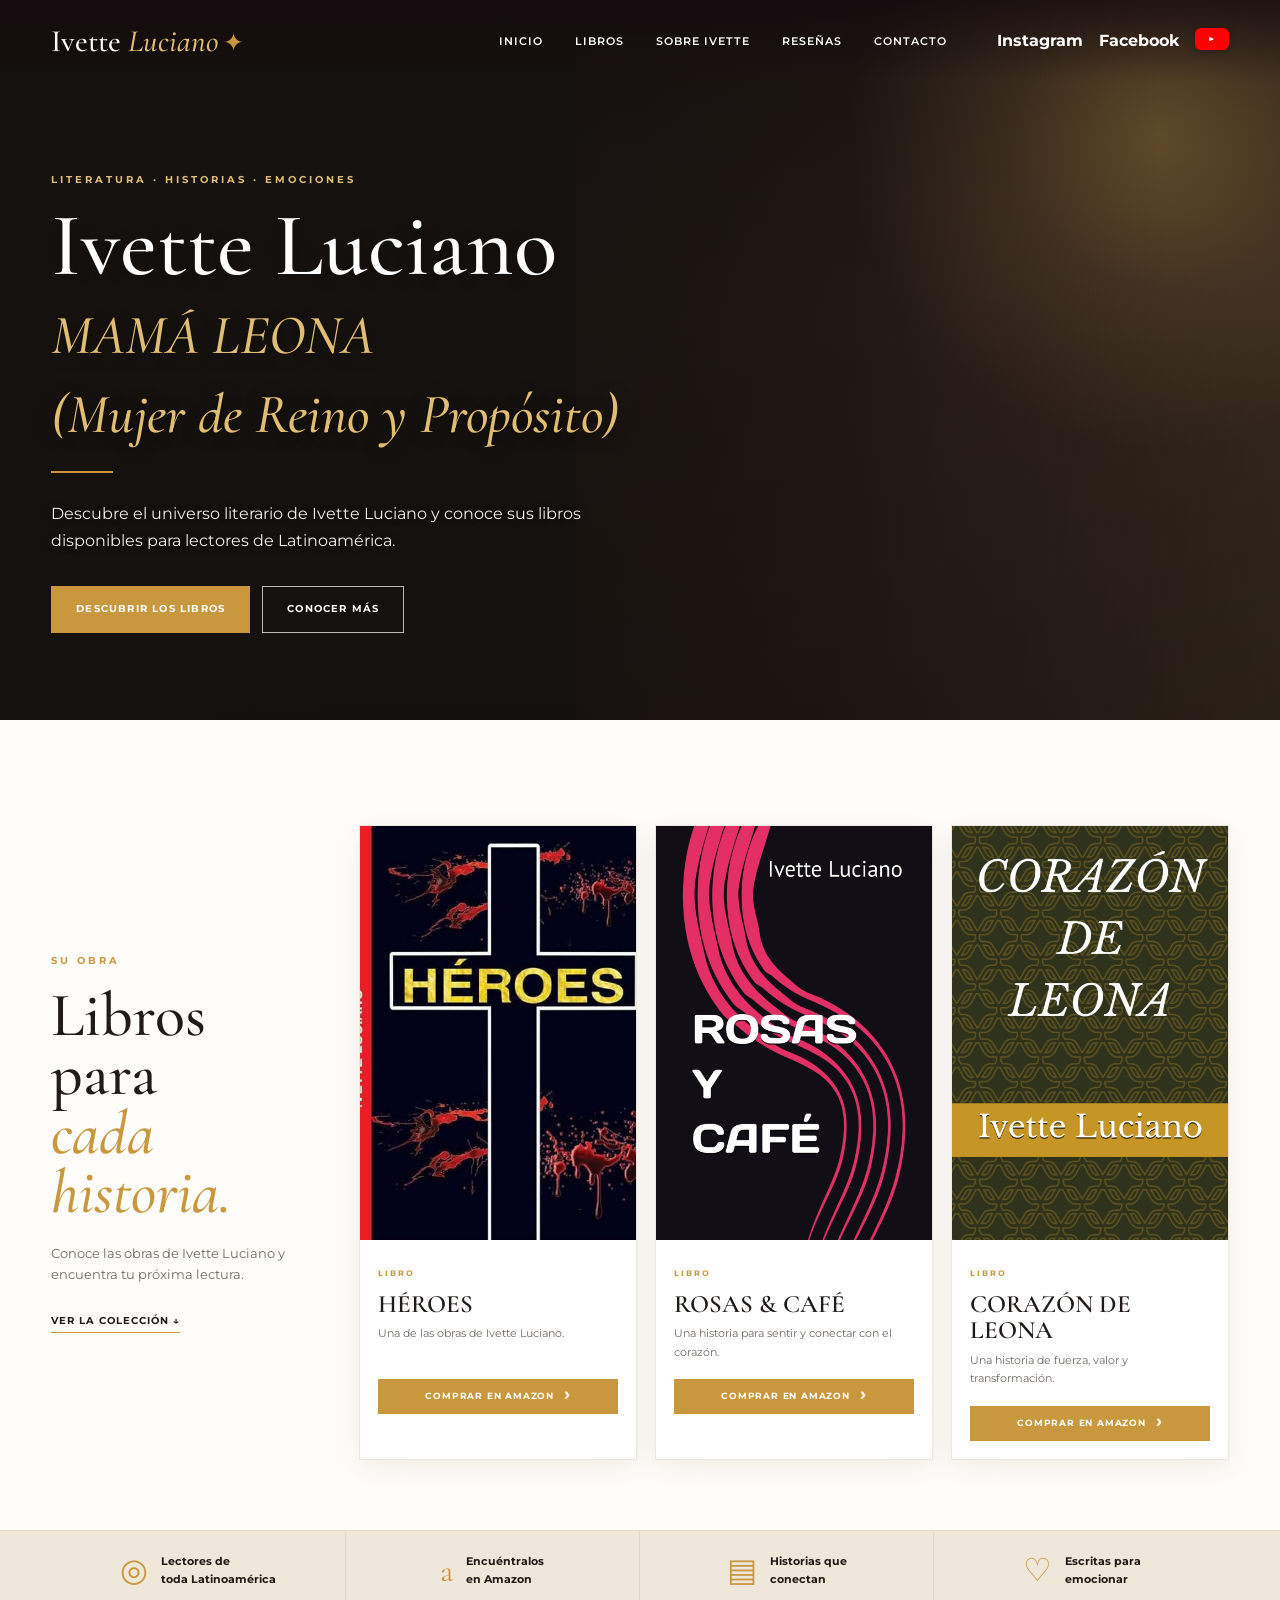
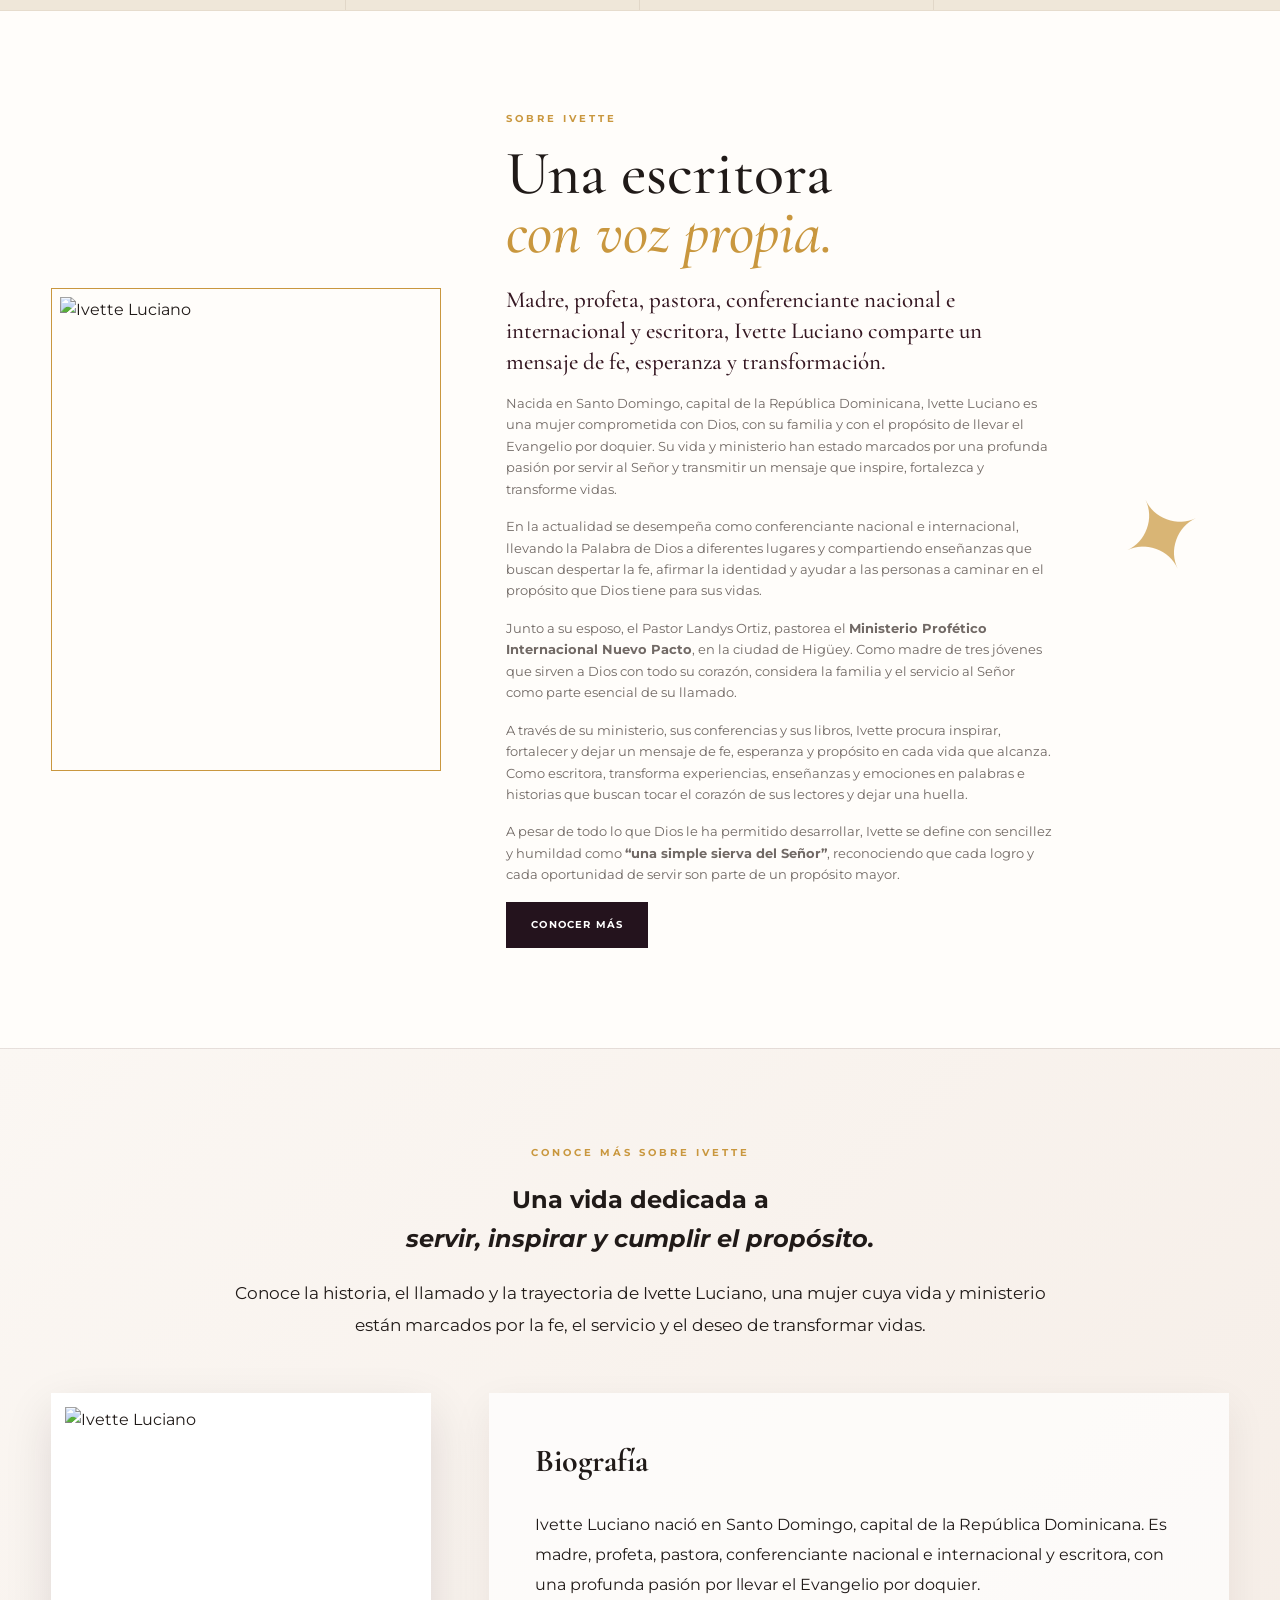
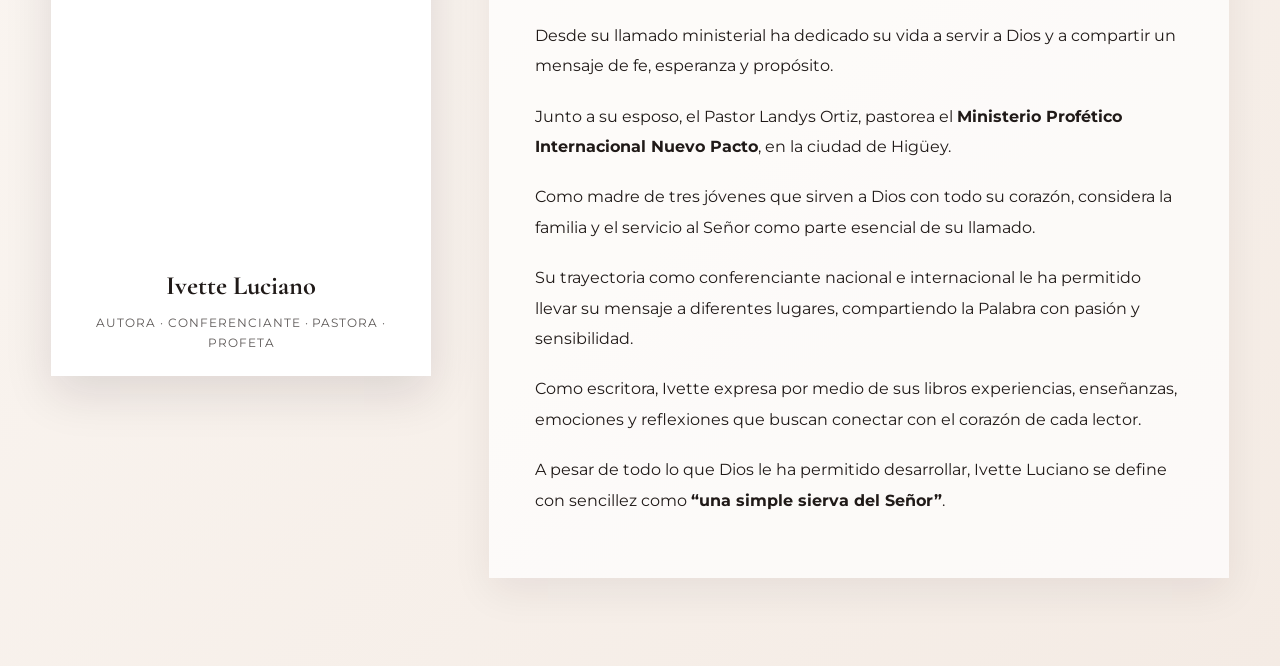
==== commit c8b1c0c7: "Aplicar nueva foto final de Ivette en todo el sitio" ====
--- a/index.html
+++ b/index.html
@@ -9,94 +9,32 @@
   <meta name="robots" content="index, follow, max-image-preview:large">
   <meta name="theme-color" content="#24131d">
   <link rel="canonical" href="https://ivetteluciano.com/">
-
   <meta property="og:locale" content="es_DO">
   <meta property="og:site_name" content="Ivette Luciano">
   <meta property="og:title" content="Ivette Luciano | Escritora, Pastora y Conferenciante Internacional">
   <meta property="og:description" content="Conoce la trayectoria de Ivette Luciano, sus libros y cómo invitarla a conferencias, retiros, congresos y eventos especiales.">
   <meta property="og:type" content="website">
   <meta property="og:url" content="https://ivetteluciano.com/">
-  <meta property="og:image" content="https://ivetteluciano.com/assets/ivette.jpg">
+  <meta property="og:image" content="https://ivetteluciano.com/assets/ivette-hero-final.svg">
   <meta property="og:image:alt" content="Ivette Luciano">
-
   <meta name="twitter:card" content="summary_large_image">
   <meta name="twitter:title" content="Ivette Luciano | Escritora y Conferenciante">
   <meta name="twitter:description" content="Libros, trayectoria, conferencias y contacto de Ivette Luciano.">
-  <meta name="twitter:image" content="https://ivetteluciano.com/assets/ivette.jpg">
-
+  <meta name="twitter:image" content="https://ivetteluciano.com/assets/ivette-hero-final.svg">
   <link rel="preconnect" href="https://fonts.googleapis.com">
   <link rel="preconnect" href="https://fonts.gstatic.com" crossorigin>
   <link href="https://fonts.googleapis.com/css2?family=Cormorant+Garamond:ital,wght@0,400;0,500;0,600;0,700;1,500;1,600&family=Montserrat:wght@400;500;600;700&display=swap" rel="stylesheet">
-  
   <link rel="stylesheet" href="estilos.css?v=3">
-  <link rel="stylesheet" href="ajuste-final-hero.css?v=2">
-
-  <script type="application/ld+json">
-  {
-    "@context":"https://schema.org",
-    "@type":"Person",
-    "name":"Ivette Luciano",
-    "url":"https://ivetteluciano.com/",
-    "image":"https://ivetteluciano.com/assets/ivette.jpg",
-    "jobTitle":"Escritora, pastora, profeta y conferenciante nacional e internacional",
-    "homeLocation":{"@type":"Place","name":"República Dominicana"},
-    "sameAs":[
-      "https://www.instagram.com/pastoraivetteluciano",
-      "https://www.facebook.com/ivette.luciano.12",
-      "https://www.youtube.com/@ministerionuevopactord5874"
-    ]
-  }
-  </script>
-
-    <style>
-      .full-bio-section{padding:96px 0 88px;background:linear-gradient(135deg,#fbf7f3 0%,#f4ebe4 100%);border-top:1px solid rgba(36,19,29,.08)}
-      .full-bio-inner{max-width:1180px}.full-bio-heading{text-align:center;max-width:820px;margin:0 auto 52px}.full-bio-heading h2{margin:12px auto 18px}.full-bio-heading h2 em{display:block}.full-bio-intro{font-size:1.08rem;line-height:1.85;margin:0 auto}
-      .full-bio-content{display:grid;grid-template-columns:minmax(280px,380px) 1fr;gap:58px;align-items:start}.full-bio-photo{position:sticky;top:30px;background:#fff;padding:14px;box-shadow:0 18px 45px rgba(36,19,29,.12)}.full-bio-image{display:block;width:100%;aspect-ratio:4/5;object-fit:cover}.full-bio-caption{padding:18px 8px 8px;text-align:center}.full-bio-caption strong{display:block;font-family:"Cormorant Garamond",serif;font-size:1.65rem}.full-bio-caption span{display:block;margin-top:5px;font-size:.76rem;letter-spacing:.08em;text-transform:uppercase;opacity:.72}.full-bio-text{background:rgba(255,255,255,.72);padding:42px 46px;box-shadow:0 14px 38px rgba(36,19,29,.07)}.full-bio-text h3{font-family:"Cormorant Garamond",serif;font-size:2rem;margin:0 0 22px}.full-bio-text p{line-height:1.9;margin:0 0 20px}.full-bio-quote{margin-top:30px;padding:24px 28px;border-left:3px solid currentColor;background:rgba(255,255,255,.65)}.full-bio-quote span{font-family:"Cormorant Garamond",serif;font-size:3rem;line-height:.5}.full-bio-quote p{margin:10px 0 0;font-family:"Cormorant Garamond",serif;font-size:1.35rem}.full-bio-back{text-align:center;margin-top:42px}
-      @media(max-width:800px){.full-bio-section{padding:70px 0}.full-bio-content{grid-template-columns:1fr;gap:32px}.full-bio-photo{position:static;max-width:430px;margin:0 auto}.full-bio-text{padding:30px 24px}}
-    </style>
-
+  <link rel="stylesheet" href="ajuste-final-hero.css?v=3">
+  <script type="application/ld+json">{"@context":"https://schema.org","@type":"Person","name":"Ivette Luciano","url":"https://ivetteluciano.com/","image":"https://ivetteluciano.com/assets/ivette-hero-final.svg","jobTitle":"Escritora, pastora, profeta y conferenciante nacional e internacional","homeLocation":{"@type":"Place","name":"República Dominicana"},"sameAs":["https://www.instagram.com/pastoraivetteluciano","https://www.facebook.com/ivette.luciano.12","https://www.youtube.com/@ministerionuevopactord5874"]}</script>
+  <style>.full-bio-section{padding:96px 0 88px;background:linear-gradient(135deg,#fbf7f3 0%,#f4ebe4 100%);border-top:1px solid rgba(36,19,29,.08)}.full-bio-inner{max-width:1180px}.full-bio-heading{text-align:center;max-width:820px;margin:0 auto 52px}.full-bio-heading h2{margin:12px auto 18px}.full-bio-heading h2 em{display:block}.full-bio-intro{font-size:1.08rem;line-height:1.85;margin:0 auto}.full-bio-content{display:grid;grid-template-columns:minmax(280px,380px) 1fr;gap:58px;align-items:start}.full-bio-photo{position:sticky;top:30px;background:#fff;padding:14px;box-shadow:0 18px 45px rgba(36,19,29,.12)}.full-bio-image{display:block;width:100%;aspect-ratio:4/5;object-fit:cover}.full-bio-caption{padding:18px 8px 8px;text-align:center}.full-bio-caption strong{display:block;font-family:"Cormorant Garamond",serif;font-size:1.65rem}.full-bio-caption span{display:block;margin-top:5px;font-size:.76rem;letter-spacing:.08em;text-transform:uppercase;opacity:.72}.full-bio-text{background:rgba(255,255,255,.72);padding:42px 46px;box-shadow:0 14px 38px rgba(36,19,29,.07)}.full-bio-text h3{font-family:"Cormorant Garamond",serif;font-size:2rem;margin:0 0 22px}.full-bio-text p{line-height:1.9;margin:0 0 20px}.full-bio-quote{margin-top:30px;padding:24px 28px;border-left:3px solid currentColor;background:rgba(255,255,255,.65)}.full-bio-quote span{font-family:"Cormorant Garamond",serif;font-size:3rem;line-height:.5}.full-bio-quote p{margin:10px 0 0;font-family:"Cormorant Garamond",serif;font-size:1.35rem}.full-bio-back{text-align:center;margin-top:42px}@media(max-width:800px){.full-bio-section{padding:70px 0}.full-bio-content{grid-template-columns:1fr;gap:32px}.full-bio-photo{position:static;max-width:430px;margin:0 auto}.full-bio-text{padding:30px 24px}}</style>
 </head>
 <body>
-  <header class="site-header">
-    <div class="container nav">
-      <a class="brand" href="#inicio" aria-label="Ivette Luciano - inicio">Ivette <em>Luciano</em><span class="feather">✦</span></a>
-      <button class="menu-toggle" aria-label="Abrir menú" aria-expanded="false">☰</button>
-      <nav class="navigation"><a href="#inicio">Inicio</a><a href="#libros">Libros</a><a href="#autora">Sobre Ivette</a><a href="#resenas">Reseñas</a><a href="#contacto">Contacto</a></nav>
-      <div class="social-mini" aria-label="Redes sociales"><a href="#" aria-label="Instagram">◎</a><a href="#" aria-label="Facebook">f</a><a href="#" aria-label="YouTube">▶</a></div>
-    </div>
-  </header>
-
-  <main>
-    <section class="hero" id="inicio">
-      <div class="hero-photo"></div><div class="hero-shade"></div>
-      <div class="container hero-inner"><div class="hero-copy"><span class="eyebrow">LITERATURA · HISTORIAS · EMOCIONES</span><h1>Ivette Luciano<br><em style="font-size:0.62em;">MAMÁ LEONA<br>(Mujer de Reino y Propósito)</em></h1><div class="gold-line"></div><p>Descubre el universo literario de Ivette Luciano y conoce sus libros disponibles para lectores de Latinoamérica.</p><div class="actions"><a class="btn btn-gold" href="#libros">Descubrir los libros</a><a class="btn btn-outline" href="#autora">CONOCER MÁS</a></div></div></div>
-    </section>
-
-    <section class="books-section" id="libros">
-      <div class="container books-layout"><div class="books-intro"><span class="section-label">SU OBRA</span><h2>Libros para<br><em>cada historia.</em></h2><p>Conoce las obras de Ivette Luciano y encuentra tu próxima lectura.</p><a class="text-link" href="#libros">Ver la colección ↓</a></div>
-        <div class="books-grid">
-          <article class="book-card"><div class="cover cover-image"><img src="assets/heroes.jpg" alt="Portada del libro HÉROES de Ivette Luciano"></div><div class="book-info"><span>LIBRO</span><h3>HÉROES</h3><p>Una de las obras de Ivette Luciano.</p><a class="amazon-btn" href="https://www.amazon.com/s?k=H%C3%A9roes+Ivette+Luciano&__mk_es_US=%C3%85M%C3%85%C5%BD%C3%95%C3%91&crid=24O9V5ULCJCTU&sprefix=h%C3%A9roes+ivette+luciano%2Caps%2C174&ref=nb_sb_noss" target="_blank" rel="noopener noreferrer">COMPRAR EN AMAZON <b>›</b></a></div></article>
-          <article class="book-card"><div class="cover cover-image"><img src="assets/rosas-cafe.png" alt="Portada del libro ROSAS Y CAFÉ de Ivette Luciano"></div><div class="book-info"><span>LIBRO</span><h3>ROSAS &amp; CAFÉ</h3><p>Una historia para sentir y conectar con el corazón.</p><a class="amazon-btn" href="https://www.amazon.com/s?k=Rosas+%26+Caf%C3%A9+Ivette+Luciano&__mk_es_US=%C3%85M%C3%85%C5%BD%C3%95%C3%91&crid=1I7DJWRWT8QBS&sprefix=rosas+%26+caf%C3%A9+ivette+luciano%2Caps%2C155&ref=nb_sb_noss" target="_blank" rel="noopener noreferrer">COMPRAR EN AMAZON <b>›</b></a></div></article>
-          <article class="book-card"><div class="cover cover-image"><img src="assets/corazon-de-leona.png" alt="Portada del libro CORAZÓN DE LEONA de Ivette Luciano"></div><div class="book-info"><span>LIBRO</span><h3>CORAZÓN DE LEONA</h3><p>Una historia de fuerza, valor y transformación.</p><a class="amazon-btn" href="https://www.amazon.com/s?k=Coraz%C3%B3n+de+Leona+Ivette+Luciano&__mk_es_US=%C3%85M%C3%85%C5%BD%C3%95%C3%91&crid=15MHQU8CDFYB7&sprefix=coraz%C3%B3n+de+leona+ivette+luciano%2Caps%2C158&ref=nb_sb_noss" target="_blank" rel="noopener noreferrer">COMPRAR EN AMAZON <b>›</b></a></div></article>
-        </div></div>
-    </section>
-
-    <section class="benefits"><div class="container benefits-grid"><div><span class="benefit-icon">◎</span><strong>Lectores de<br>toda Latinoamérica</strong></div><div><span class="benefit-icon">a</span><strong>Encuéntralos<br>en Amazon</strong></div><div><span class="benefit-icon">▤</span><strong>Historias que<br>conectan</strong></div><div><span class="benefit-icon">♡</span><strong>Escritas para<br>emocionar</strong></div></div></section>
-
-    <section class="author-section" id="autora"><div class="container author-grid"><div class="author-photo-wrap"><img src="assets/ivette.jpg" alt="Ivette Luciano" class="author-photo"></div><div class="author-copy"><span class="section-label">SOBRE IVETTE</span><h2>Una escritora<br><em>con voz propia.</em></h2><p class="lead">Madre, profeta, pastora, conferenciante nacional e internacional y escritora, Ivette Luciano comparte un mensaje de fe, esperanza y transformación.</p><p>Nacida en Santo Domingo, capital de la República Dominicana, Ivette Luciano es una mujer comprometida con Dios, con su familia y con el propósito de llevar el Evangelio por doquier. Su vida y ministerio han estado marcados por una profunda pasión por servir al Señor y transmitir un mensaje que inspire, fortalezca y transforme vidas.</p><p>En la actualidad se desempeña como conferenciante nacional e internacional, llevando la Palabra de Dios a diferentes lugares y compartiendo enseñanzas que buscan despertar la fe, afirmar la identidad y ayudar a las personas a caminar en el propósito que Dios tiene para sus vidas.</p><p>Junto a su esposo, el Pastor Landys Ortiz, pastorea el <strong>Ministerio Profético Internacional Nuevo Pacto</strong>, en la ciudad de Higüey. Como madre de tres jóvenes que sirven a Dios con todo su corazón, considera la familia y el servicio al Señor como parte esencial de su llamado.</p><p>A través de su ministerio, sus conferencias y sus libros, Ivette procura inspirar, fortalecer y dejar un mensaje de fe, esperanza y propósito en cada vida que alcanza. Como escritora, transforma experiencias, enseñanzas y emociones en palabras e historias que buscan tocar el corazón de sus lectores y dejar una huella.</p><p>A pesar de todo lo que Dios le ha permitido desarrollar, Ivette se define con sencillez y humildad como <strong>“una simple sierva del Señor”</strong>, reconociendo que cada logro y cada oportunidad de servir son parte de un propósito mayor.</p><a class="btn btn-dark" href="#conocer-mas">Conocer más</a></div><div class="feather-large">✦</div></div></section>
-
-    <section class="full-bio-section" id="conocer-mas"><div class="container full-bio-inner"><div class="full-bio-heading"><span class="section-label">CONOCE MÁS SOBRE IVETTE</span><h2>Una vida dedicada a <em>servir, inspirar y cumplir el propósito.</em></h2><p class="full-bio-intro">Conoce la historia, el llamado y la trayectoria de Ivette Luciano, una mujer cuya vida y ministerio están marcados por la fe, el servicio y el deseo de transformar vidas.</p></div><div class="full-bio-content"><div class="full-bio-photo"><img src="assets/ivette.jpg" alt="Ivette Luciano" class="full-bio-image"><div class="full-bio-caption"><strong>Ivette Luciano</strong><span>Autora · Conferenciante · Pastora · Profeta</span></div></div><div class="full-bio-text"><h3>Biografía</h3><p>Ivette Luciano nació en Santo Domingo, capital de la República Dominicana. Es madre, profeta, pastora, conferenciante nacional e internacional y escritora, con una profunda pasión por llevar el Evangelio por doquier.</p><p>Desde su llamado ministerial ha dedicado su vida a servir a Dios y a compartir un mensaje de fe, esperanza y propósito.</p><p>Junto a su esposo, el Pastor Landys Ortiz, pastorea el <strong>Ministerio Profético Internacional Nuevo Pacto</strong>, en la ciudad de Higüey.</p><p>Como madre de tres jóvenes que sirven a Dios con todo su corazón, considera la familia y el servicio al Señor como parte esencial de su llamado.</p><p>Su trayectoria como conferenciante nacional e internacional le ha permitido llevar su mensaje a diferentes lugares, compartiendo la Palabra con pasión y sensibilidad.</p><p>Como escritora, Ivette expresa por medio de sus libros experiencias, enseñanzas, emociones y reflexiones que buscan conectar con el corazón de cada lector.</p><p>A pesar de todo lo que Dios le ha permitido desarrollar, Ivette Luciano se define con sencillez como <strong>“una simple sierva del Señor”</strong>.</p><div class="full-bio-quote"><span>“</span><p>Una vida de fe, servicio y propósito para dejar huellas en cada corazón.</p></div></div></div><div class="full-bio-back"><a class="btn btn-dark" href="#autora">← Volver a Sobre Ivette</a></div></div></section>
-
-    <section class="reviews" id="resenas"><div class="container"><div class="section-heading"><span class="section-label">LO QUE DICEN LOS LECTORES</span><h2>Reseñas que inspiran</h2><p>Comparte aquí reseñas reales de lectores.</p></div><div class="review-grid"><blockquote><span>“</span><p>Agrega aquí una reseña real de un lector.</p><cite>— Lector/a</cite></blockquote><blockquote><span>“</span><p>Agrega aquí una segunda reseña real de un lector.</p><cite>— Lector/a</cite></blockquote><blockquote><span>“</span><p>Agrega aquí una tercera reseña real de un lector.</p><cite>— Lector/a</cite></blockquote></div></div></section>
-
-    <section class="conference-section" id="conferencias"><div class="container conference-inner"><div class="conference-copy"><span class="section-label">CONFERENCIAS</span><h2>Invita a Ivette Luciano<br><em>a tu próximo evento</em></h2><p class="conference-lead">Conferenciante nacional e internacional, Ivette Luciano comparte mensajes de fe, propósito, identidad y transformación.</p><div class="conference-types"><span>CONFERENCIAS PARA MUJERES</span><span>RETIROS ESPIRITUALES</span><span>CONGRESOS Y EVENTOS</span><span>ACTIVIDADES ESPECIALES</span></div><a class="conference-btn" href="#contacto">INVÍTANOS <b>›</b></a></div><div class="conference-card"><div class="conference-card-mark">✦</div><p>Una voz de fe, propósito y transformación.</p><span>IVETTE LUCIANO</span></div></div></section>
-
-    <section class="contact-section" id="contacto"><div class="container contact-inner"><div class="contact-copy"><span class="section-label">INVITA A IVETTE</span><h2>Conversemos sobre<br><em>tu próximo evento</em></h2><p>¿Deseas contar con Ivette Luciano en tu próxima conferencia, retiro, congreso o actividad especial? Completa el formulario y comparte los detalles de tu evento.</p><div class="contact-note"><strong>CONFERENCIAS · RETIROS · CONGRESOS · EVENTOS ESPECIALES</strong></div></div><form class="contact-form" action="https://formsubmit.co/Landysrd06@gmail.com" method="post" enctype="application/x-www-form-urlencoded"><input type="hidden" name="_subject" value="Nueva solicitud de conferencia - Ivette Luciano"><input type="hidden" name="_template" value="table"><input type="hidden" name="_url" value="https://ivetteluciano.com/"><label>Nombre completo<input type="text" name="name" autocomplete="name" required></label><label>Iglesia u organización<input type="text" name="organizacion"></label><label>Correo electrónico<input type="email" name="email" autocomplete="email" required></label><label>Teléfono o WhatsApp<input type="text" name="telefono" autocomplete="tel"></label><label>País<input type="text" name="pais" autocomplete="country-name"></label><label>Tipo de evento<select name="tipo_evento"><option value="">Selecciona una opción</option><option>Conferencia para mujeres</option><option>Retiro espiritual</option><option>Congreso</option><option>Actividad especial</option><option>Otro</option></select></label><label>Fecha tentativa<input type="text" name="fecha_tentativa" placeholder="Ej. Octubre 2026"></label><label>Cuéntanos sobre tu evento<textarea name="detalles_evento" rows="5"></textarea></label><button type="submit" class="contact-btn">ENVIAR SOLICITUD <b>›</b></button></form><div class="contact-whatsapp"><span>WHATSAPP PARA INVITACIONES</span><a href="https://wa.me/18298589820" target="_blank" rel="noopener noreferrer">+1 829 858 9820</a></div></div></section>
-
-    <section class="newsletter"><div class="container newsletter-inner"><div><span class="section-label">NOVEDADES Y LANZAMIENTOS</span><h2>No te pierdas ninguna historia.</h2><p>Suscríbete para recibir noticias sobre libros, novedades y actividades.</p></div><form id="newsletterForm"><input type="email" placeholder="Tu correo electrónico" aria-label="Tu correo electrónico" required><button class="btn btn-gold" type="submit">Suscribirme</button></form></div></section>
-  </main>
-
-  <footer id="contacto"><div class="container footer-grid"><div><a class="brand footer-brand" href="#inicio">Ivette <em>Luciano</em><span class="feather">✦</span></a><p>MAMÁ LEONA.<br>Mujer de Reino y Propósito.</p><div class="social-footer"><a href="#">Instagram</a><a href="#">Facebook</a><a href="#">YouTube</a></div></div><div><h4>NAVEGACIÓN</h4><a href="#inicio">Inicio</a><a href="#libros">Libros</a><a href="#autora">Sobre Ivette</a><a href="#resenas">Reseñas</a></div><div><h4>ENLACES ÚTILES</h4><a href="#libros">Amazon</a><a href="#contacto">Contacto</a><a href="#">Política de privacidad</a><a href="#">Términos y condiciones</a></div><div><h4>CONTACTO</h4><p>✉ @ivetteluciano.com</p><p>⌖ República Dominicana</p><p>◉ Para toda Latinoamérica</p></div></div><div class="copyright">© <span id="year"></span> Ivette Luciano. Todos los derechos reservados.</div></footer>
-  <div class="toast" id="toast">¡Gracias! Tu correo fue recibido.</div><script src="script.js"></script>
-</body>
-</html>+<header class="site-header"><div class="container nav"><a class="brand" href="#inicio" aria-label="Ivette Luciano - inicio">Ivette <em>Luciano</em><span class="feather">✦</span></a><button class="menu-toggle" aria-label="Abrir menú" aria-expanded="false">☰</button><nav class="navigation"><a href="#inicio">Inicio</a><a href="#libros">Libros</a><a href="#autora">Sobre Ivette</a><a href="#resenas">Reseñas</a><a href="#contacto">Contacto</a></nav><div class="social-mini" aria-label="Redes sociales"><a href="#" aria-label="Instagram">◎</a><a href="#" aria-label="Facebook">f</a><a href="#" aria-label="YouTube">▶</a></div></div></header>
+<main>
+<section class="hero" id="inicio"><div class="hero-photo"></div><div class="hero-shade"></div><div class="container hero-inner"><div class="hero-copy"><span class="eyebrow">LITERATURA · HISTORIAS · EMOCIONES</span><h1>Ivette Luciano<br><em style="font-size:0.62em;">MAMÁ LEONA<br>(Mujer de Reino y Propósito)</em></h1><div class="gold-line"></div><p>Descubre el universo literario de Ivette Luciano y conoce sus libros disponibles para lectores de Latinoamérica.</p><div class="actions"><a class="btn btn-gold" href="#libros">Descubrir los libros</a><a class="btn btn-outline" href="#autora">CONOCER MÁS</a></div></div></div></section>
+<section class="books-section" id="libros"><div class="container books-layout"><div class="books-intro"><span class="section-label">SU OBRA</span><h2>Libros para<br><em>cada historia.</em></h2><p>Conoce las obras de Ivette Luciano y encuentra tu próxima lectura.</p><a class="text-link" href="#libros">Ver la colección ↓</a></div><div class="books-grid"><article class="book-card"><div class="cover cover-image"><img src="assets/heroes.jpg" alt="Portada del libro HÉROES de Ivette Luciano"></div><div class="book-info"><span>LIBRO</span><h3>HÉROES</h3><p>Una de las obras de Ivette Luciano.</p><a class="amazon-btn" href="https://www.amazon.com/s?k=H%C3%A9roes+Ivette+Luciano&__mk_es_US=%C3%85M%C3%85%C5%BD%C3%95%C3%91&crid=24O9V5ULCJCTU&sprefix=h%C3%A9roes+ivette+luciano%2Caps%2C174&ref=nb_sb_noss" target="_blank" rel="noopener noreferrer">COMPRAR EN AMAZON <b>›</b></a></div></article><article class="book-card"><div class="cover cover-image"><img src="assets/rosas-cafe.png" alt="Portada del libro ROSAS Y CAFÉ de Ivette Luciano"></div><div class="book-info"><span>LIBRO</span><h3>ROSAS &amp; CAFÉ</h3><p>Una historia para sentir y conectar con el corazón.</p><a class="amazon-btn" href="https://www.amazon.com/s?k=Rosas+%26+Caf%C3%A9+Ivette+Luciano&__mk_es_US=%C3%85M%C3%85%C5%BD%C3%95%C3%91&crid=1I7DJWRWT8QBS&sprefix=rosas+%26+caf%C3%A9+ivette+luciano%2Caps%2C155&ref=nb_sb_noss" target="_blank" rel="noopener noreferrer">COMPRAR EN AMAZON <b>›</b></a></div></article><article class="book-card"><div class="cover cover-image"><img src="assets/corazon-de-leona.png" alt="Portada del libro CORAZÓN DE LEONA de Ivette Luciano"></div><div class="book-info"><span>LIBRO</span><h3>CORAZÓN DE LEONA</h3><p>Una historia de fuerza, valor y transformación.</p><a class="amazon-btn" href="https://www.amazon.com/s?k=Coraz%C3%B3n+de+Leona+Ivette+Luciano&__mk_es_US=%C3%85M%C3%85%C5%BD%C3%95%C3%91&crid=15MHQU8CDFYB7&sprefix=coraz%C3%B3n+de+leona+ivette+luciano%2Caps%2C158&ref=nb_sb_noss" target="_blank" rel="noopener noreferrer">COMPRAR EN AMAZON <b>›</b></a></div></article></div></div></section>
+<section class="benefits"><div class="container benefits-grid"><div><span class="benefit-icon">◎</span><strong>Lectores de<br>toda Latinoamérica</strong></div><div><span class="benefit-icon">a</span><strong>Encuéntralos<br>en Amazon</strong></div><div><span class="benefit-icon">▤</span><strong>Historias que<br>conectan</strong></div><div><span class="benefit-icon">♡</span><strong>Escritas para<br>emocionar</strong></div></div></section>
+<section class="author-section" id="autora"><div class="container author-grid"><div class="author-photo-wrap"><img src="assets/ivette-hero-final.svg" alt="Ivette Luciano" class="author-photo"></div><div class="author-copy"><span class="section-label">SOBRE IVETTE</span><h2>Una escritora<br><em>con voz propia.</em></h2><p class="lead">Madre, profeta, pastora, conferenciante nacional e internacional y escritora, Ivette Luciano comparte un mensaje de fe, esperanza y transformación.</p><p>Nacida en Santo Domingo, capital de la República Dominicana, Ivette Luciano es una mujer comprometida con Dios, con su familia y con el propósito de llevar el Evangelio por doquier. Su vida y ministerio han estado marcados por una profunda pasión por servir al Señor y transmitir un mensaje que inspire, fortalezca y transforme vidas.</p><p>En la actualidad se desempeña como conferenciante nacional e internacional, llevando la Palabra de Dios a diferentes lugares y compartiendo enseñanzas que buscan despertar la fe, afirmar la identidad y ayudar a las personas a caminar en el propósito que Dios tiene para sus vidas.</p><p>Junto a su esposo, el Pastor Landys Ortiz, pastorea el <strong>Ministerio Profético Internacional Nuevo Pacto</strong>, en la ciudad de Higüey. Como madre de tres jóvenes que sirven a Dios con todo su corazón, considera la familia y el servicio al Señor como parte esencial de su llamado.</p><p>A través de su ministerio, sus conferencias y sus libros, Ivette procura inspirar, fortalecer y dejar un mensaje de fe, esperanza y propósito en cada vida que alcanza. Como escritora, transforma experiencias, enseñanzas y emociones en palabras e historias que buscan tocar el corazón de sus lectores y dejar una huella.</p><p>A pesar de todo lo que Dios le ha permitido desarrollar, Ivette se define con sencillez y humildad como <strong>“una simple sierva del Señor”</strong>, reconociendo que cada logro y cada oportunidad de servir son parte de un propósito mayor.</p><a class="btn btn-dark" href="#conocer-mas">Conocer más</a></div><div class="feather-large">✦</div></div></section>
+<section class="full-bio-section" id="conocer-mas"><div class="container full-bio-inner"><div class="full-bio-heading"><span class="section-label">CONOCE MÁS SOBRE IVETTE</span><h2>Una vida dedicada a <em>servir, inspirar y cumplir el propósito.</em></h2><p class="full-bio-intro">Conoce la historia, el llamado y la trayectoria de Ivette Luciano, una mujer cuya vida y ministerio están marcados por la fe, el servicio y el deseo de transformar vidas.</p></div><div class="full-bio-content"><div class="full-bio-photo"><img src="assets/ivette-hero-final.svg" alt="Ivette Luciano" class="full-bio-image"><div class="full-bio-caption"><strong>Ivette Luciano</strong><span>Autora · Conferenciante · Pastora · Profeta</span></div></div><div class="full-bio-text"><h3>Biografía</h3><p>Ivette Luciano nació en Santo Domingo, capital de la República Dominicana. Es madre, profeta, pastora, conferenciante nacional e internacional y escritora, con una profunda pasión por llevar el Evangelio por doquier.</p><p>Desde su llamado ministerial ha dedicado su vida a servir a Dios y a compartir un mensaje de fe, esperanza y propósito.</p><p>Junto a su esposo, el Pastor Landys Ortiz, pastorea el <strong>Ministerio Profético Internacional Nuevo Pacto</strong>, en la ciudad de Higüey.</p><p>Como madre de tres jóvenes que sirven a Dios con todo su corazón, considera la familia y el servicio al Señor como parte esencial de su llamado.</p><p>Su trayectoria como conferenciante nacional e internacional le ha permitido llevar su mensaje a diferentes lugares, compartiendo la Palabra con pasión y sensibilidad.</p><p>Como escritora, Ivette expresa por medio de sus libros experiencias, enseñanzas, emociones y reflexiones que buscan conectar con el corazón de cada lector.</p><p>A pesar de todo lo que Dios le ha permitido desarrollar, Ivette Luciano se define con sencillez como <strong>“una simple sierva del Señor”</strong>.</p></div></div></div></section>
+</main><script src="script.js"></script></body></html>
--- a/ajuste-final-hero.css
+++ b/ajuste-final-hero.css
@@ -1,12 +1,11 @@
-/* PORTADA FINAL — Ivette Luciano + Ministerio Nuevo Pacto */
+/* PORTADA FINAL — Ivette Luciano + Nuevo Pacto */
 .hero{background:#15120f !important;overflow:hidden;}
-.hero-photo{position:absolute !important;top:0 !important;right:0 !important;bottom:0 !important;left:auto !important;width:55% !important;z-index:1 !important;background-color:#241a17 !important;background-image:linear-gradient(90deg,rgba(21,18,15,.10) 0%,rgba(21,18,15,0) 38%,rgba(255,207,105,.10) 100%),url("assets/1bb9b0a0-cd55-4590-80c6-b2ca7deda2bd.jpg") !important;background-repeat:no-repeat !important;background-size:cover,cover !important;background-position:center,center !important;filter:none !important;}
+.hero-photo{position:absolute !important;top:0 !important;right:0 !important;bottom:0 !important;left:auto !important;width:55% !important;z-index:1 !important;background-color:#241a17 !important;background-image:linear-gradient(90deg,rgba(21,18,15,.10) 0%,rgba(21,18,15,0) 38%,rgba(255,207,105,.10) 100%),url("assets/ivette-hero-final.jpg") !important;background-repeat:no-repeat !important;background-size:cover,cover !important;background-position:center,center !important;filter:none !important;isolation:isolate;}
 .hero-photo::before{content:"";position:absolute;inset:0;z-index:2;pointer-events:none;background:radial-gradient(circle at 83% 19%,rgba(246,197,91,.28) 0,rgba(246,197,91,.10) 18%,transparent 38%),linear-gradient(105deg,rgba(21,18,15,.82) 0%,rgba(21,18,15,.48) 25%,rgba(40,26,19,.16) 54%,rgba(16,12,10,.08) 100%),linear-gradient(180deg,rgba(0,0,0,.16) 0%,rgba(0,0,0,0) 42%,rgba(0,0,0,.14) 100%);}
-/* Logo original del Ministerio Nuevo Pacto, integrado en el frente del púlpito, sin alterar la fotografía. */
-.hero-photo::after{content:"";position:absolute;z-index:4;top:39%;left:31%;width:120px;height:120px;border-radius:3px;background:rgba(15,12,10,.08) url("assets/ministerio-nuevo-pacto-logo.svg") center/contain no-repeat;mix-blend-mode:multiply;opacity:.98;filter:drop-shadow(0 2px 5px rgba(0,0,0,.30));pointer-events:none;}
-.hero-photo{isolation:isolate;}
-.hero-photo .ministry-logo,.hero-photo::marker{display:none;}
 .hero-shade{position:absolute !important;inset:0 !important;z-index:3 !important;pointer-events:none;background:linear-gradient(90deg,rgba(21,18,15,.10) 0%,rgba(21,18,15,0) 54%,rgba(21,18,15,.08) 100%),linear-gradient(180deg,rgba(0,0,0,.08),transparent 30%,rgba(0,0,0,.08));}
+.hero-shade::after{content:none !important;display:none !important;}
+/* El logo de Nuevo Pacto ya forma parte de la nueva fotografía, de manera sutil y difuminada. */
+.hero-photo::after{content:none !important;display:none !important;}
 .hero-inner{position:relative !important;z-index:10 !important;color:#fff !important;}
 .hero-copy{position:relative;z-index:11;max-width:650px;}
 .hero h1{color:#fff !important;text-shadow:0 2px 18px rgba(0,0,0,.35);}
@@ -15,7 +14,6 @@
 .hero .eyebrow,.hero .kicker,.hero .subtitle{color:var(--gold2) !important;}
 .hero .actions,.hero .btn{position:relative;z-index:12;}
 @media (min-width:681px){.hero-photo{width:55% !important;background-size:cover,cover !important;background-position:center,center !important;}}
-@media (max-width:680px){.hero{background:#15120f !important;}.hero-photo{top:0 !important;right:0 !important;bottom:0 !important;left:0 !important;width:100% !important;background-size:cover,cover !important;background-position:center,center !important;}.hero-photo::after{width:105px;height:105px;top:41%;left:10%;border-radius:8px;}.hero-photo::before{background:radial-gradient(circle at 78% 15%,rgba(246,197,91,.25) 0,rgba(246,197,91,.08) 18%,transparent 42%),linear-gradient(to right,#15120f 0%,rgba(21,18,15,.68) 22%,rgba(21,18,15,.20) 60%,rgba(21,18,15,.04) 100%);}.hero-shade{background:linear-gradient(90deg,rgba(21,18,15,.12) 0%,rgba(21,18,15,.03) 48%,rgba(21,18,15,0) 100%) !important;}.hero h1{color:#fff !important;}.hero p{color:rgba(255,255,255,.94) !important;}}
-/* YOUTUBE — botón rojo en el encabezado */
+@media (max-width:680px){.hero{background:#15120f !important;}.hero-photo{top:0 !important;right:0 !important;bottom:0 !important;left:0 !important;width:100% !important;background-size:cover,cover !important;background-position:center,center !important;}.hero-photo::after{content:none !important;display:none !important;}.hero-photo::before{background:radial-gradient(circle at 78% 15%,rgba(246,197,91,.25) 0,rgba(246,197,91,.08) 18%,transparent 42%),linear-gradient(to right,#15120f 0%,rgba(21,18,15,.68) 22%,rgba(21,18,15,.20) 60%,rgba(21,18,15,.04) 100%);}.hero-shade{background:linear-gradient(90deg,rgba(21,18,15,.12) 0%,rgba(21,18,15,.03) 48%,rgba(21,18,15,0) 100%) !important;}.hero h1{color:#fff !important;}.hero p{color:rgba(255,255,255,.94) !important;}}
 .social-mini a:nth-child(3){display:inline-flex !important;align-items:center;justify-content:center;min-width:34px;height:22px;padding:0 7px;border-radius:6px;background:#ff0000 !important;color:#fff !important;font-size:11px;line-height:1;font-weight:700;box-shadow:0 2px 8px rgba(0,0,0,.22);transition:transform .2s ease,box-shadow .2s ease;}
 .social-mini a:nth-child(3):hover{transform:translateY(-1px) scale(1.04);box-shadow:0 4px 12px rgba(0,0,0,.30);}
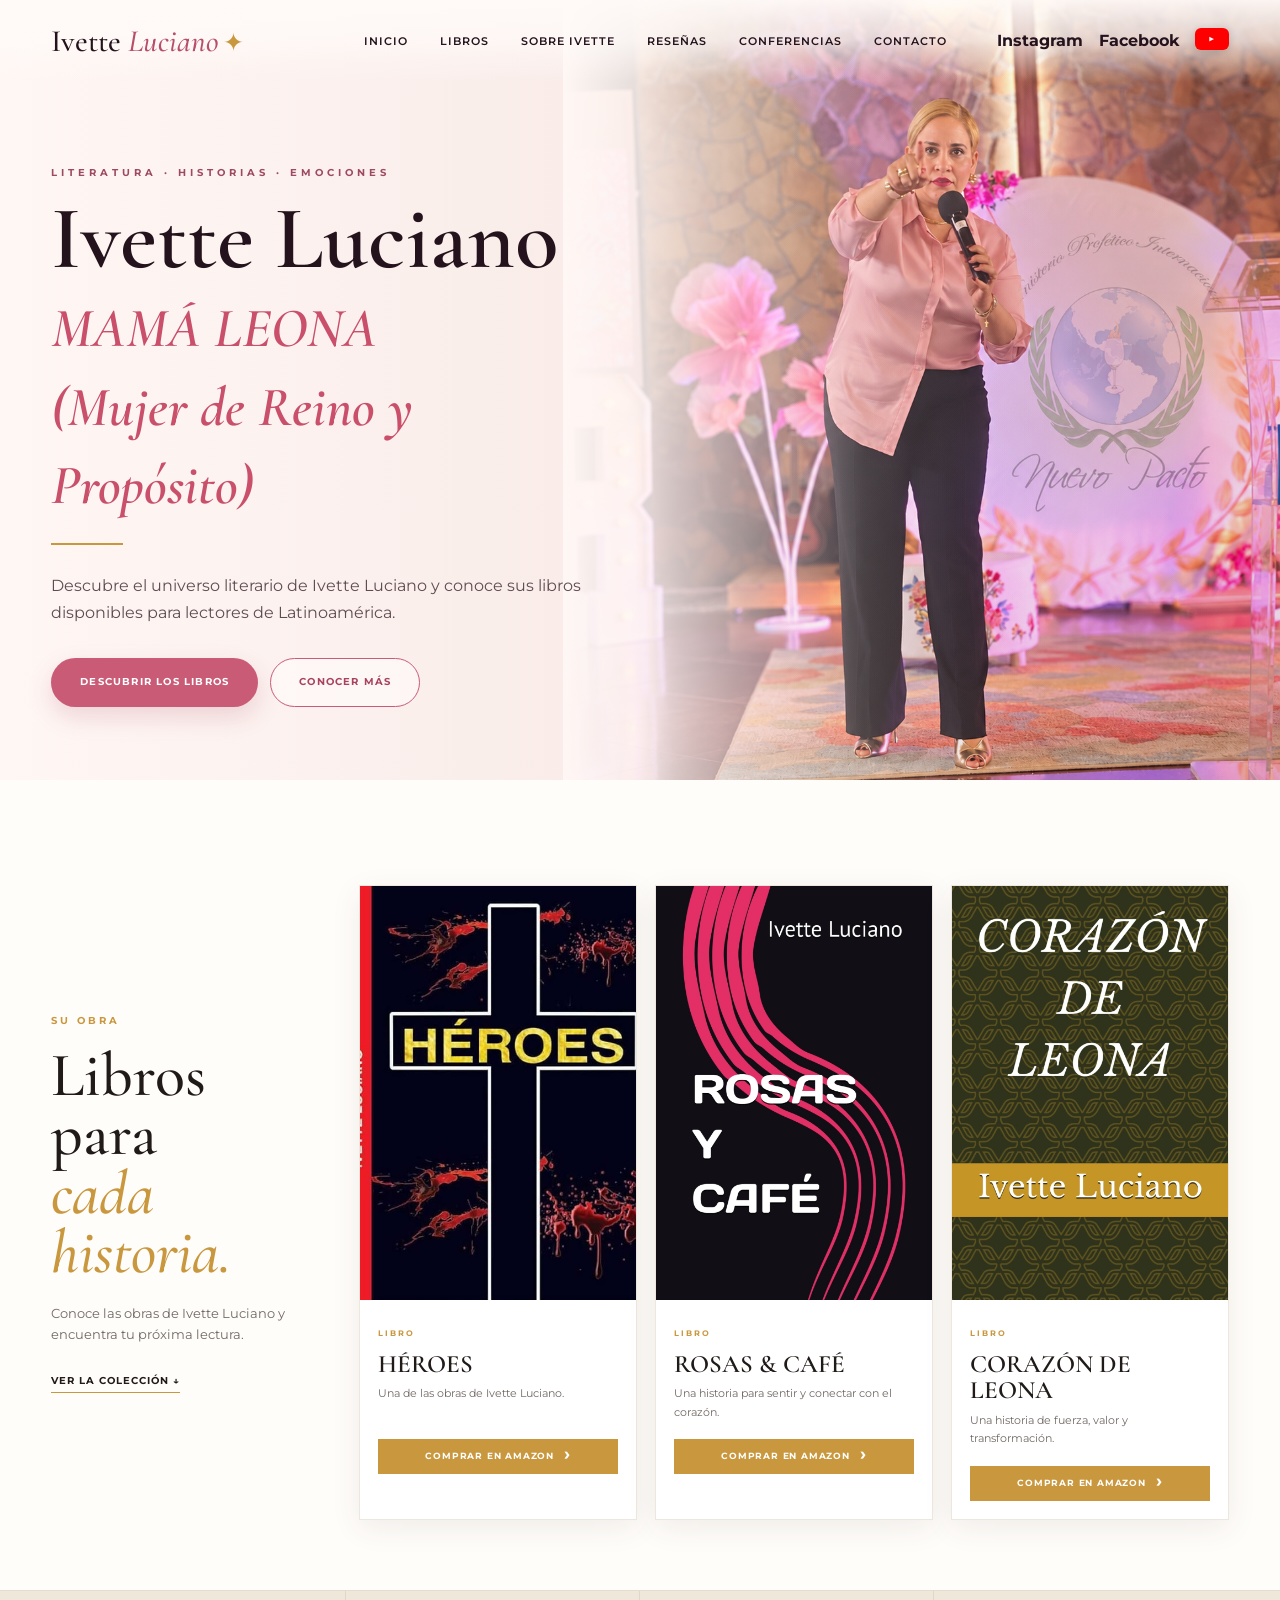
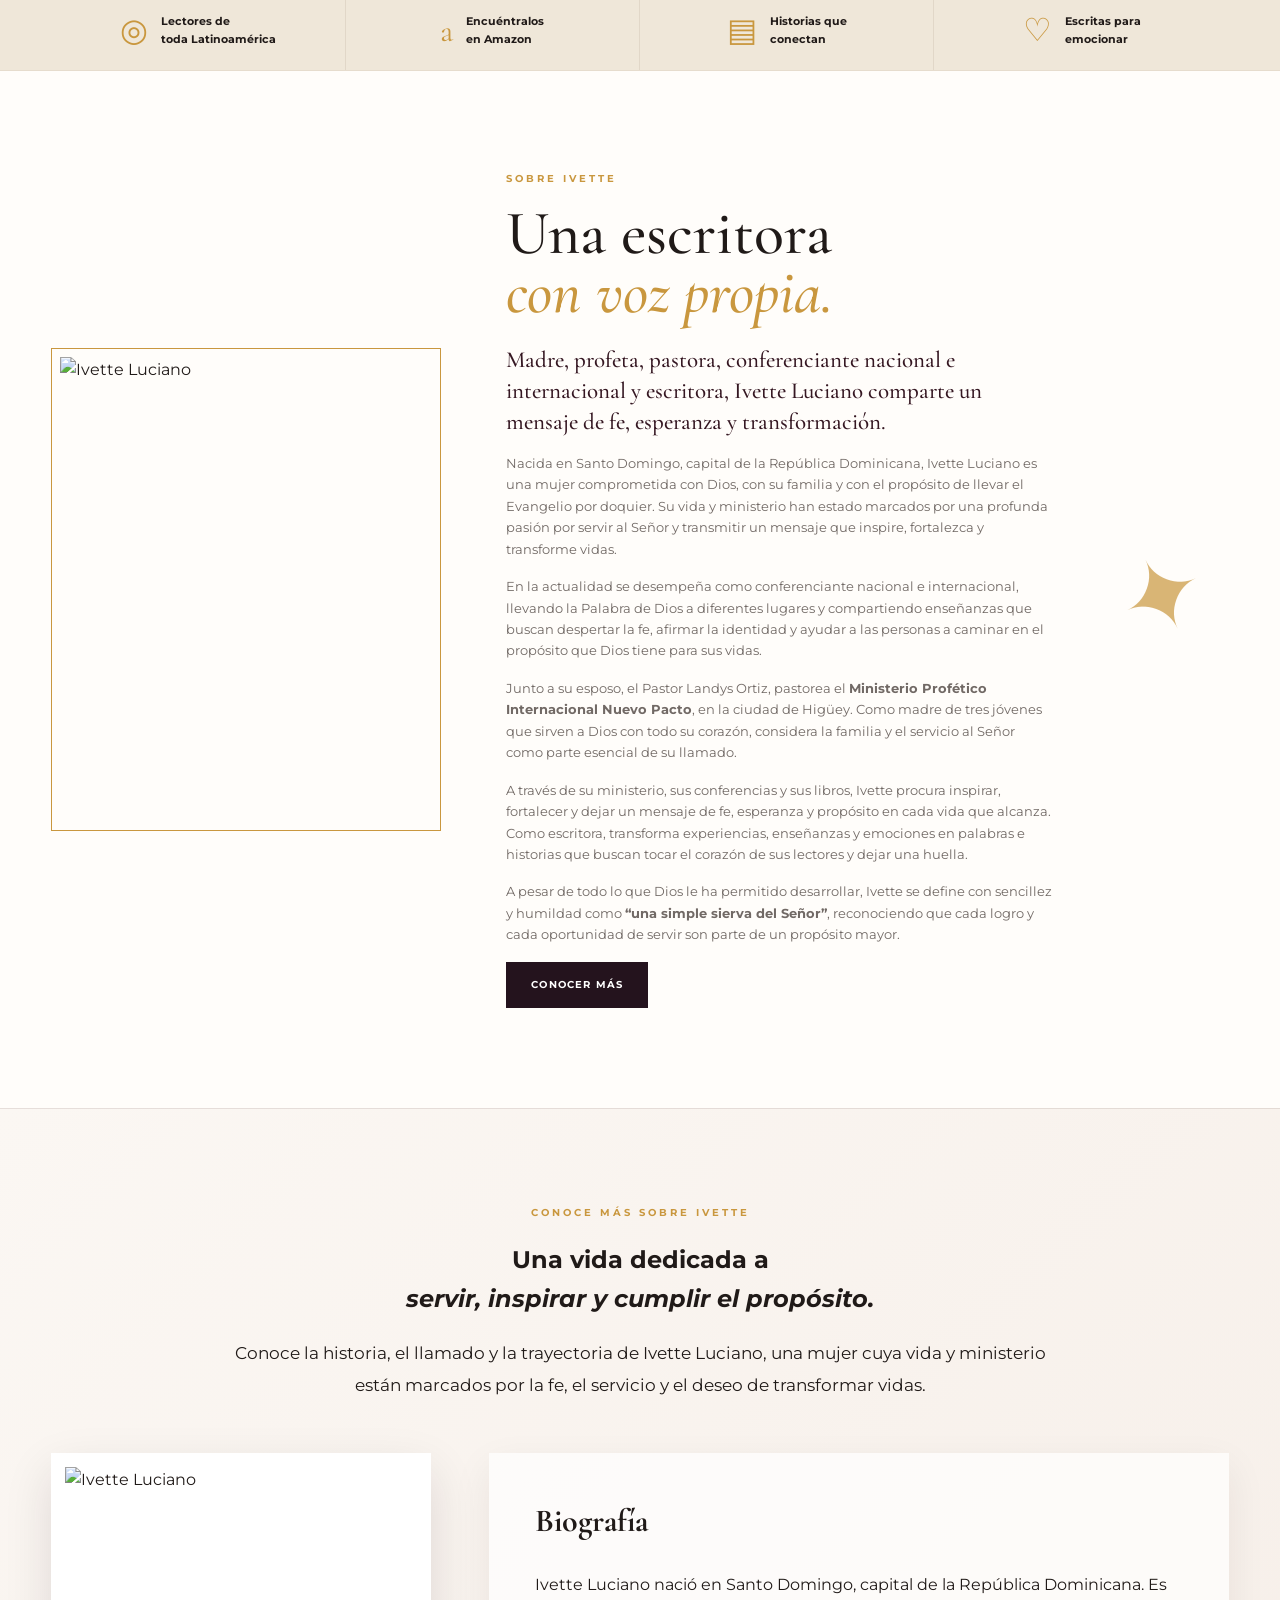
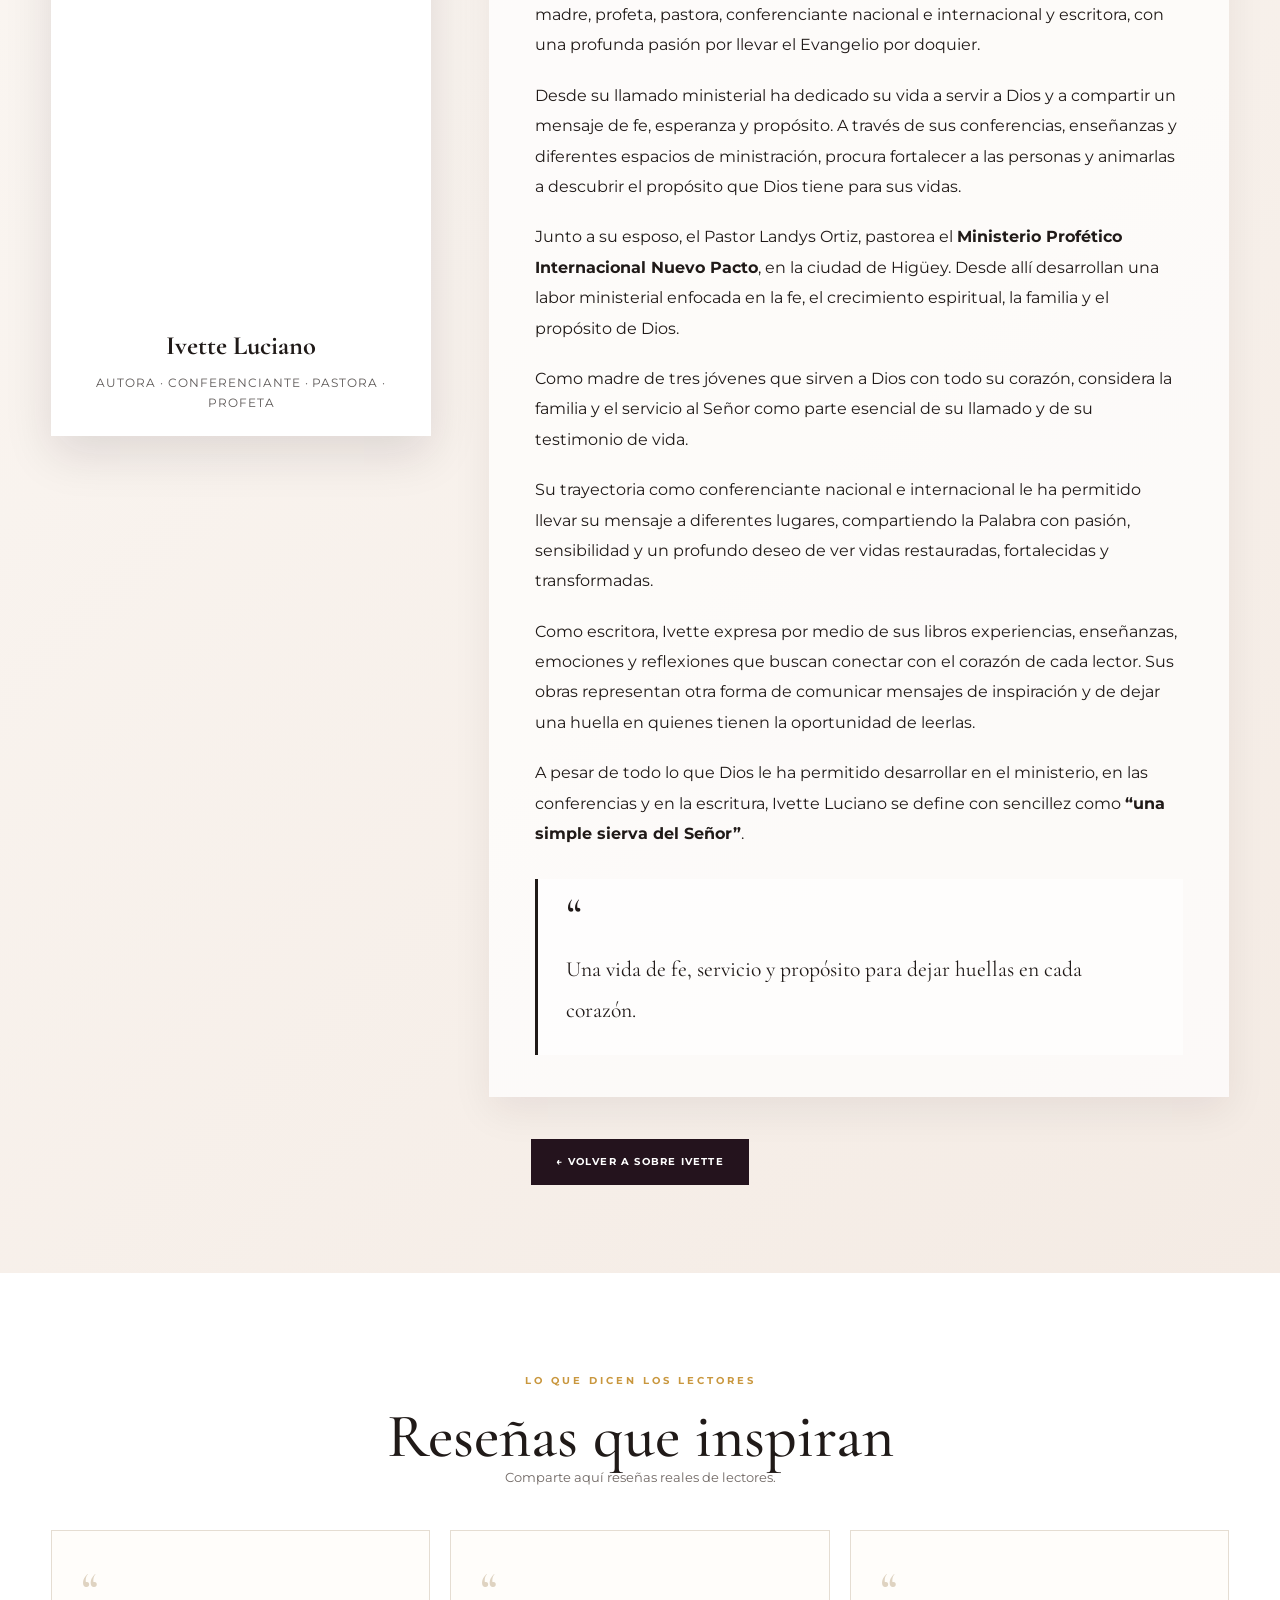
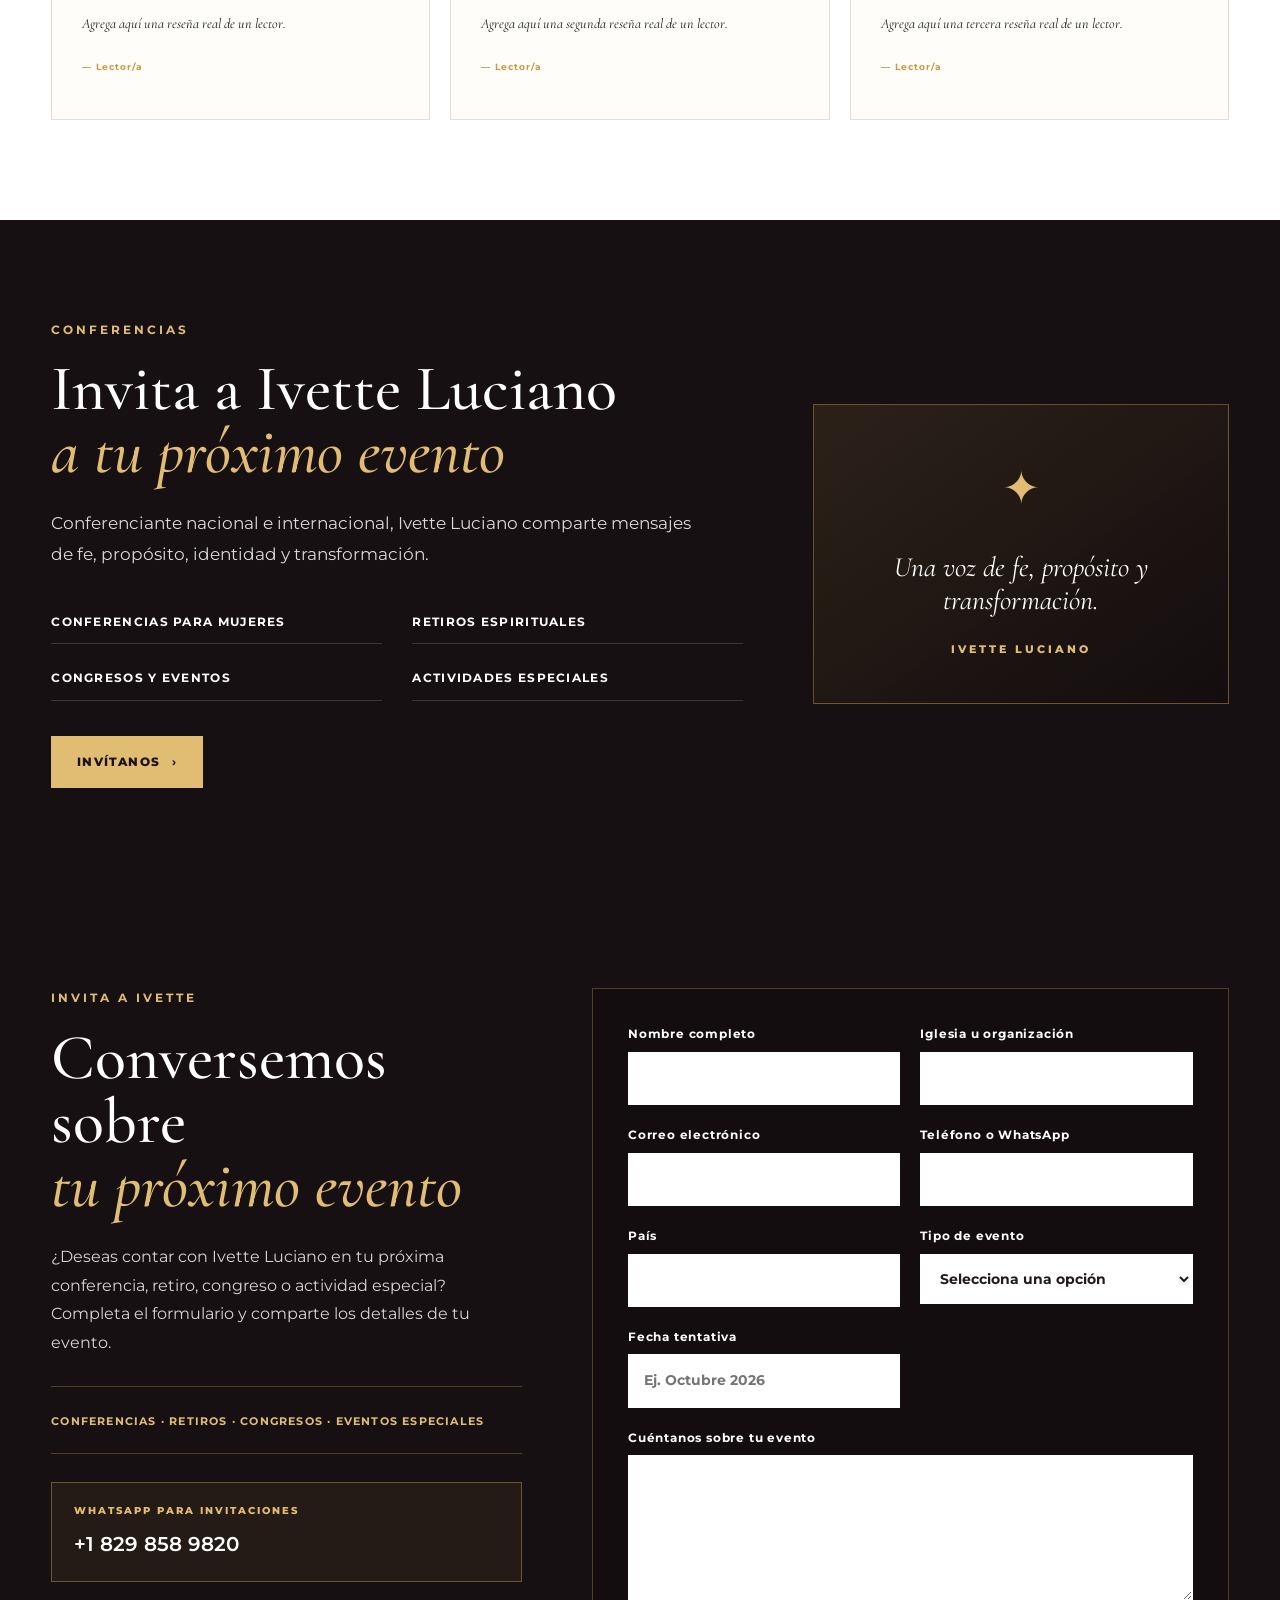
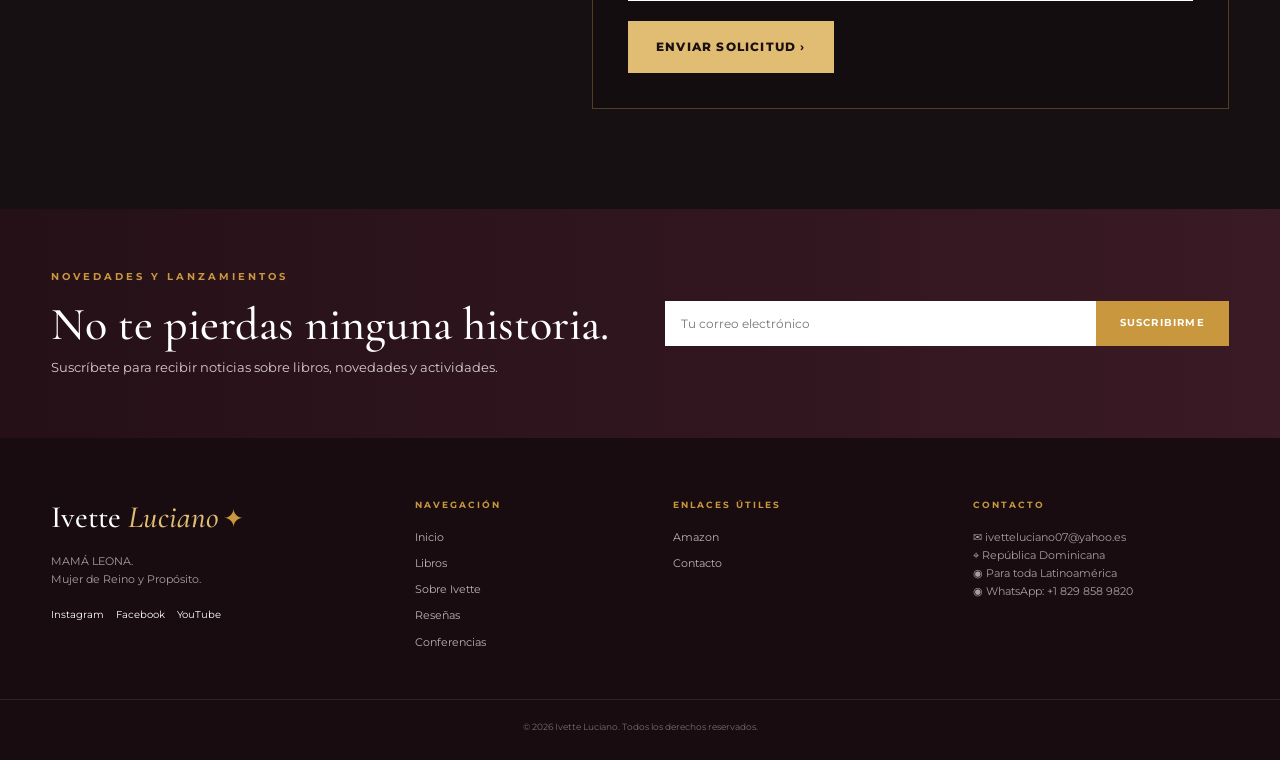
==== commit 3a0a63fb: "Restaurar secciones completas, conferencias y contacto" ====
--- a/index.html
+++ b/index.html
@@ -1,40 +1,52 @@
 <!DOCTYPE html>
 <html lang="es">
 <head>
-  <meta charset="UTF-8">
-  <meta name="viewport" content="width=device-width, initial-scale=1.0">
-  <title>Ivette Luciano | Escritora, Pastora y Conferenciante Internacional</title>
-  <meta name="description" content="Sitio oficial de Ivette Luciano: escritora, pastora, profeta y conferenciante nacional e internacional. Conoce su trayectoria, libros HÉROES, ROSAS & CAFÉ y CORAZÓN DE LEONA, y cómo invitarla a tu próximo evento.">
-  <meta name="author" content="Ivette Luciano">
-  <meta name="robots" content="index, follow, max-image-preview:large">
-  <meta name="theme-color" content="#24131d">
-  <link rel="canonical" href="https://ivetteluciano.com/">
-  <meta property="og:locale" content="es_DO">
-  <meta property="og:site_name" content="Ivette Luciano">
-  <meta property="og:title" content="Ivette Luciano | Escritora, Pastora y Conferenciante Internacional">
-  <meta property="og:description" content="Conoce la trayectoria de Ivette Luciano, sus libros y cómo invitarla a conferencias, retiros, congresos y eventos especiales.">
-  <meta property="og:type" content="website">
-  <meta property="og:url" content="https://ivetteluciano.com/">
-  <meta property="og:image" content="https://ivetteluciano.com/assets/ivette-hero-final.svg">
-  <meta property="og:image:alt" content="Ivette Luciano">
-  <meta name="twitter:card" content="summary_large_image">
-  <meta name="twitter:title" content="Ivette Luciano | Escritora y Conferenciante">
-  <meta name="twitter:description" content="Libros, trayectoria, conferencias y contacto de Ivette Luciano.">
-  <meta name="twitter:image" content="https://ivetteluciano.com/assets/ivette-hero-final.svg">
-  <link rel="preconnect" href="https://fonts.googleapis.com">
-  <link rel="preconnect" href="https://fonts.gstatic.com" crossorigin>
-  <link href="https://fonts.googleapis.com/css2?family=Cormorant+Garamond:ital,wght@0,400;0,500;0,600;0,700;1,500;1,600&family=Montserrat:wght@400;500;600;700&display=swap" rel="stylesheet">
-  <link rel="stylesheet" href="estilos.css?v=3">
-  <link rel="stylesheet" href="ajuste-final-hero.css?v=3">
-  <script type="application/ld+json">{"@context":"https://schema.org","@type":"Person","name":"Ivette Luciano","url":"https://ivetteluciano.com/","image":"https://ivetteluciano.com/assets/ivette-hero-final.svg","jobTitle":"Escritora, pastora, profeta y conferenciante nacional e internacional","homeLocation":{"@type":"Place","name":"República Dominicana"},"sameAs":["https://www.instagram.com/pastoraivetteluciano","https://www.facebook.com/ivette.luciano.12","https://www.youtube.com/@ministerionuevopactord5874"]}</script>
-  <style>.full-bio-section{padding:96px 0 88px;background:linear-gradient(135deg,#fbf7f3 0%,#f4ebe4 100%);border-top:1px solid rgba(36,19,29,.08)}.full-bio-inner{max-width:1180px}.full-bio-heading{text-align:center;max-width:820px;margin:0 auto 52px}.full-bio-heading h2{margin:12px auto 18px}.full-bio-heading h2 em{display:block}.full-bio-intro{font-size:1.08rem;line-height:1.85;margin:0 auto}.full-bio-content{display:grid;grid-template-columns:minmax(280px,380px) 1fr;gap:58px;align-items:start}.full-bio-photo{position:sticky;top:30px;background:#fff;padding:14px;box-shadow:0 18px 45px rgba(36,19,29,.12)}.full-bio-image{display:block;width:100%;aspect-ratio:4/5;object-fit:cover}.full-bio-caption{padding:18px 8px 8px;text-align:center}.full-bio-caption strong{display:block;font-family:"Cormorant Garamond",serif;font-size:1.65rem}.full-bio-caption span{display:block;margin-top:5px;font-size:.76rem;letter-spacing:.08em;text-transform:uppercase;opacity:.72}.full-bio-text{background:rgba(255,255,255,.72);padding:42px 46px;box-shadow:0 14px 38px rgba(36,19,29,.07)}.full-bio-text h3{font-family:"Cormorant Garamond",serif;font-size:2rem;margin:0 0 22px}.full-bio-text p{line-height:1.9;margin:0 0 20px}.full-bio-quote{margin-top:30px;padding:24px 28px;border-left:3px solid currentColor;background:rgba(255,255,255,.65)}.full-bio-quote span{font-family:"Cormorant Garamond",serif;font-size:3rem;line-height:.5}.full-bio-quote p{margin:10px 0 0;font-family:"Cormorant Garamond",serif;font-size:1.35rem}.full-bio-back{text-align:center;margin-top:42px}@media(max-width:800px){.full-bio-section{padding:70px 0}.full-bio-content{grid-template-columns:1fr;gap:32px}.full-bio-photo{position:static;max-width:430px;margin:0 auto}.full-bio-text{padding:30px 24px}}</style>
+<meta charset="UTF-8">
+<meta name="viewport" content="width=device-width, initial-scale=1.0">
+<title>Ivette Luciano | Escritora, Pastora y Conferenciante Internacional</title>
+<meta name="description" content="Sitio oficial de Ivette Luciano: escritora, pastora, profeta y conferenciante nacional e internacional. Conoce su trayectoria, libros HÉROES, ROSAS & CAFÉ y CORAZÓN DE LEONA, y cómo invitarla a tu próximo evento.">
+<meta name="author" content="Ivette Luciano">
+<meta name="robots" content="index, follow, max-image-preview:large">
+<meta name="theme-color" content="#24131d">
+<link rel="canonical" href="https://ivetteluciano.com/">
+<meta property="og:locale" content="es_DO">
+<meta property="og:site_name" content="Ivette Luciano">
+<meta property="og:title" content="Ivette Luciano | Escritora, Pastora y Conferenciante Internacional">
+<meta property="og:description" content="Conoce la trayectoria de Ivette Luciano, sus libros y cómo invitarla a conferencias, retiros, congresos y eventos especiales.">
+<meta property="og:type" content="website">
+<meta property="og:url" content="https://ivetteluciano.com/">
+<meta property="og:image" content="https://ivetteluciano.com/assets/ivette.jpg">
+<meta property="og:image:alt" content="Ivette Luciano">
+<meta name="twitter:card" content="summary_large_image">
+<meta name="twitter:title" content="Ivette Luciano | Escritora y Conferenciante">
+<meta name="twitter:description" content="Libros, trayectoria, conferencias y contacto de Ivette Luciano.">
+<meta name="twitter:image" content="https://ivetteluciano.com/assets/ivette.jpg">
+<link rel="preconnect" href="https://fonts.googleapis.com">
+<link rel="preconnect" href="https://fonts.gstatic.com" crossorigin>
+<link href="https://fonts.googleapis.com/css2?family=Cormorant+Garamond:ital,wght@0,400;0,500;0,600;0,700;1,500;1,600&family=Montserrat:wght@400;500;600;700&display=swap" rel="stylesheet">
+<link rel="stylesheet" href="estilos.css?v=4">
+<link rel="stylesheet" href="ajuste-final-hero.css?v=4">
+<script type="application/ld+json">{"@context":"https://schema.org","@type":"Person","name":"Ivette Luciano","url":"https://ivetteluciano.com/","image":"https://ivetteluciano.com/assets/ivette.jpg","jobTitle":"Escritora, pastora, profeta y conferenciante nacional e internacional","homeLocation":{"@type":"Place","name":"República Dominicana"},"sameAs":["https://www.instagram.com/pastoraivetteluciano","https://www.facebook.com/ivette.luciano.12","https://www.youtube.com/@ministerionuevopactord5874"]}</script>
+<style>
+.full-bio-section{padding:96px 0 88px;background:linear-gradient(135deg,#fbf7f3 0%,#f4ebe4 100%);border-top:1px solid rgba(36,19,29,.08)}
+.full-bio-inner{max-width:1180px}.full-bio-heading{text-align:center;max-width:820px;margin:0 auto 52px}.full-bio-heading h2{margin:12px auto 18px}.full-bio-heading h2 em{display:block}.full-bio-intro{font-size:1.08rem;line-height:1.85;margin:0 auto}.full-bio-content{display:grid;grid-template-columns:minmax(280px,380px) 1fr;gap:58px;align-items:start}.full-bio-photo{position:sticky;top:30px;background:#fff;padding:14px;box-shadow:0 18px 45px rgba(36,19,29,.12)}.full-bio-image{display:block;width:100%;aspect-ratio:4/5;object-fit:cover}.full-bio-caption{padding:18px 8px 8px;text-align:center}.full-bio-caption strong{display:block;font-family:"Cormorant Garamond",serif;font-size:1.65rem}.full-bio-caption span{display:block;margin-top:5px;font-size:.76rem;letter-spacing:.08em;text-transform:uppercase;opacity:.72}.full-bio-text{background:rgba(255,255,255,.72);padding:42px 46px;box-shadow:0 14px 38px rgba(36,19,29,.07)}.full-bio-text h3{font-family:"Cormorant Garamond",serif;font-size:2rem;margin:0 0 22px}.full-bio-text p{line-height:1.9;margin:0 0 20px}.full-bio-quote{margin-top:30px;padding:24px 28px;border-left:3px solid currentColor;background:rgba(255,255,255,.65)}.full-bio-quote span{font-family:"Cormorant Garamond",serif;font-size:3rem;line-height:.5}.full-bio-quote p{margin:10px 0 0;font-family:"Cormorant Garamond",serif;font-size:1.35rem}.full-bio-back{text-align:center;margin-top:42px}@media(max-width:800px){.full-bio-section{padding:70px 0}.full-bio-content{grid-template-columns:1fr;gap:32px}.full-bio-photo{position:static;max-width:430px;margin:0 auto}.full-bio-text{padding:30px 24px}}
+</style>
 </head>
 <body>
-<header class="site-header"><div class="container nav"><a class="brand" href="#inicio" aria-label="Ivette Luciano - inicio">Ivette <em>Luciano</em><span class="feather">✦</span></a><button class="menu-toggle" aria-label="Abrir menú" aria-expanded="false">☰</button><nav class="navigation"><a href="#inicio">Inicio</a><a href="#libros">Libros</a><a href="#autora">Sobre Ivette</a><a href="#resenas">Reseñas</a><a href="#contacto">Contacto</a></nav><div class="social-mini" aria-label="Redes sociales"><a href="#" aria-label="Instagram">◎</a><a href="#" aria-label="Facebook">f</a><a href="#" aria-label="YouTube">▶</a></div></div></header>
+<header class="site-header"><div class="container nav"><a class="brand" href="#inicio" aria-label="Ivette Luciano - inicio">Ivette <em>Luciano</em><span class="feather">✦</span></a><button class="menu-toggle" aria-label="Abrir menú" aria-expanded="false">☰</button><nav class="navigation"><a href="#inicio">Inicio</a><a href="#libros">Libros</a><a href="#autora">Sobre Ivette</a><a href="#resenas">Reseñas</a><a href="#conferencias">Conferencias</a><a href="#contacto">Contacto</a></nav><div class="social-mini" aria-label="Redes sociales"><a href="https://www.instagram.com/pastoraivetteluciano" target="_blank" rel="noopener noreferrer" aria-label="Instagram">◎</a><a href="https://www.facebook.com/ivette.luciano.12" target="_blank" rel="noopener noreferrer" aria-label="Facebook">f</a><a href="https://www.youtube.com/@ministerionuevopactord5874" target="_blank" rel="noopener noreferrer" aria-label="YouTube">▶</a></div></div></header>
 <main>
 <section class="hero" id="inicio"><div class="hero-photo"></div><div class="hero-shade"></div><div class="container hero-inner"><div class="hero-copy"><span class="eyebrow">LITERATURA · HISTORIAS · EMOCIONES</span><h1>Ivette Luciano<br><em style="font-size:0.62em;">MAMÁ LEONA<br>(Mujer de Reino y Propósito)</em></h1><div class="gold-line"></div><p>Descubre el universo literario de Ivette Luciano y conoce sus libros disponibles para lectores de Latinoamérica.</p><div class="actions"><a class="btn btn-gold" href="#libros">Descubrir los libros</a><a class="btn btn-outline" href="#autora">CONOCER MÁS</a></div></div></div></section>
 <section class="books-section" id="libros"><div class="container books-layout"><div class="books-intro"><span class="section-label">SU OBRA</span><h2>Libros para<br><em>cada historia.</em></h2><p>Conoce las obras de Ivette Luciano y encuentra tu próxima lectura.</p><a class="text-link" href="#libros">Ver la colección ↓</a></div><div class="books-grid"><article class="book-card"><div class="cover cover-image"><img src="assets/heroes.jpg" alt="Portada del libro HÉROES de Ivette Luciano"></div><div class="book-info"><span>LIBRO</span><h3>HÉROES</h3><p>Una de las obras de Ivette Luciano.</p><a class="amazon-btn" href="https://www.amazon.com/s?k=H%C3%A9roes+Ivette+Luciano&__mk_es_US=%C3%85M%C3%85%C5%BD%C3%95%C3%91&crid=24O9V5ULCJCTU&sprefix=h%C3%A9roes+ivette+luciano%2Caps%2C174&ref=nb_sb_noss" target="_blank" rel="noopener noreferrer">COMPRAR EN AMAZON <b>›</b></a></div></article><article class="book-card"><div class="cover cover-image"><img src="assets/rosas-cafe.png" alt="Portada del libro ROSAS Y CAFÉ de Ivette Luciano"></div><div class="book-info"><span>LIBRO</span><h3>ROSAS &amp; CAFÉ</h3><p>Una historia para sentir y conectar con el corazón.</p><a class="amazon-btn" href="https://www.amazon.com/s?k=Rosas+%26+Caf%C3%A9+Ivette+Luciano&__mk_es_US=%C3%85M%C3%85%C5%BD%C3%95%C3%91&crid=1I7DJWRWT8QBS&sprefix=rosas+%26+caf%C3%A9+ivette+luciano%2Caps%2C155&ref=nb_sb_noss" target="_blank" rel="noopener noreferrer">COMPRAR EN AMAZON <b>›</b></a></div></article><article class="book-card"><div class="cover cover-image"><img src="assets/corazon-de-leona.png" alt="Portada del libro CORAZÓN DE LEONA de Ivette Luciano"></div><div class="book-info"><span>LIBRO</span><h3>CORAZÓN DE LEONA</h3><p>Una historia de fuerza, valor y transformación.</p><a class="amazon-btn" href="https://www.amazon.com/s?k=Coraz%C3%B3n+de+Leona+Ivette+Luciano&__mk_es_US=%C3%85M%C3%85%C5%BD%C3%95%C3%91&crid=15MHQU8CDFYB7&sprefix=coraz%C3%B3n+de+leona+ivette+luciano%2Caps%2C158&ref=nb_sb_noss" target="_blank" rel="noopener noreferrer">COMPRAR EN AMAZON <b>›</b></a></div></article></div></div></section>
 <section class="benefits"><div class="container benefits-grid"><div><span class="benefit-icon">◎</span><strong>Lectores de<br>toda Latinoamérica</strong></div><div><span class="benefit-icon">a</span><strong>Encuéntralos<br>en Amazon</strong></div><div><span class="benefit-icon">▤</span><strong>Historias que<br>conectan</strong></div><div><span class="benefit-icon">♡</span><strong>Escritas para<br>emocionar</strong></div></div></section>
-<section class="author-section" id="autora"><div class="container author-grid"><div class="author-photo-wrap"><img src="assets/ivette-hero-final.svg" alt="Ivette Luciano" class="author-photo"></div><div class="author-copy"><span class="section-label">SOBRE IVETTE</span><h2>Una escritora<br><em>con voz propia.</em></h2><p class="lead">Madre, profeta, pastora, conferenciante nacional e internacional y escritora, Ivette Luciano comparte un mensaje de fe, esperanza y transformación.</p><p>Nacida en Santo Domingo, capital de la República Dominicana, Ivette Luciano es una mujer comprometida con Dios, con su familia y con el propósito de llevar el Evangelio por doquier. Su vida y ministerio han estado marcados por una profunda pasión por servir al Señor y transmitir un mensaje que inspire, fortalezca y transforme vidas.</p><p>En la actualidad se desempeña como conferenciante nacional e internacional, llevando la Palabra de Dios a diferentes lugares y compartiendo enseñanzas que buscan despertar la fe, afirmar la identidad y ayudar a las personas a caminar en el propósito que Dios tiene para sus vidas.</p><p>Junto a su esposo, el Pastor Landys Ortiz, pastorea el <strong>Ministerio Profético Internacional Nuevo Pacto</strong>, en la ciudad de Higüey. Como madre de tres jóvenes que sirven a Dios con todo su corazón, considera la familia y el servicio al Señor como parte esencial de su llamado.</p><p>A través de su ministerio, sus conferencias y sus libros, Ivette procura inspirar, fortalecer y dejar un mensaje de fe, esperanza y propósito en cada vida que alcanza. Como escritora, transforma experiencias, enseñanzas y emociones en palabras e historias que buscan tocar el corazón de sus lectores y dejar una huella.</p><p>A pesar de todo lo que Dios le ha permitido desarrollar, Ivette se define con sencillez y humildad como <strong>“una simple sierva del Señor”</strong>, reconociendo que cada logro y cada oportunidad de servir son parte de un propósito mayor.</p><a class="btn btn-dark" href="#conocer-mas">Conocer más</a></div><div class="feather-large">✦</div></div></section>
-<section class="full-bio-section" id="conocer-mas"><div class="container full-bio-inner"><div class="full-bio-heading"><span class="section-label">CONOCE MÁS SOBRE IVETTE</span><h2>Una vida dedicada a <em>servir, inspirar y cumplir el propósito.</em></h2><p class="full-bio-intro">Conoce la historia, el llamado y la trayectoria de Ivette Luciano, una mujer cuya vida y ministerio están marcados por la fe, el servicio y el deseo de transformar vidas.</p></div><div class="full-bio-content"><div class="full-bio-photo"><img src="assets/ivette-hero-final.svg" alt="Ivette Luciano" class="full-bio-image"><div class="full-bio-caption"><strong>Ivette Luciano</strong><span>Autora · Conferenciante · Pastora · Profeta</span></div></div><div class="full-bio-text"><h3>Biografía</h3><p>Ivette Luciano nació en Santo Domingo, capital de la República Dominicana. Es madre, profeta, pastora, conferenciante nacional e internacional y escritora, con una profunda pasión por llevar el Evangelio por doquier.</p><p>Desde su llamado ministerial ha dedicado su vida a servir a Dios y a compartir un mensaje de fe, esperanza y propósito.</p><p>Junto a su esposo, el Pastor Landys Ortiz, pastorea el <strong>Ministerio Profético Internacional Nuevo Pacto</strong>, en la ciudad de Higüey.</p><p>Como madre de tres jóvenes que sirven a Dios con todo su corazón, considera la familia y el servicio al Señor como parte esencial de su llamado.</p><p>Su trayectoria como conferenciante nacional e internacional le ha permitido llevar su mensaje a diferentes lugares, compartiendo la Palabra con pasión y sensibilidad.</p><p>Como escritora, Ivette expresa por medio de sus libros experiencias, enseñanzas, emociones y reflexiones que buscan conectar con el corazón de cada lector.</p><p>A pesar de todo lo que Dios le ha permitido desarrollar, Ivette Luciano se define con sencillez como <strong>“una simple sierva del Señor”</strong>.</p></div></div></div></section>
-</main><script src="script.js"></script></body></html>+<section class="author-section" id="autora"><div class="container author-grid"><div class="author-photo-wrap"><img src="assets/ivette.jpg" alt="Ivette Luciano" class="author-photo"></div><div class="author-copy"><span class="section-label">SOBRE IVETTE</span><h2>Una escritora<br><em>con voz propia.</em></h2><p class="lead">Madre, profeta, pastora, conferenciante nacional e internacional y escritora, Ivette Luciano comparte un mensaje de fe, esperanza y transformación.</p><p>Nacida en Santo Domingo, capital de la República Dominicana, Ivette Luciano es una mujer comprometida con Dios, con su familia y con el propósito de llevar el Evangelio por doquier. Su vida y ministerio han estado marcados por una profunda pasión por servir al Señor y transmitir un mensaje que inspire, fortalezca y transforme vidas.</p><p>En la actualidad se desempeña como conferenciante nacional e internacional, llevando la Palabra de Dios a diferentes lugares y compartiendo enseñanzas que buscan despertar la fe, afirmar la identidad y ayudar a las personas a caminar en el propósito que Dios tiene para sus vidas.</p><p>Junto a su esposo, el Pastor Landys Ortiz, pastorea el <strong>Ministerio Profético Internacional Nuevo Pacto</strong>, en la ciudad de Higüey. Como madre de tres jóvenes que sirven a Dios con todo su corazón, considera la familia y el servicio al Señor como parte esencial de su llamado.</p><p>A través de su ministerio, sus conferencias y sus libros, Ivette procura inspirar, fortalecer y dejar un mensaje de fe, esperanza y propósito en cada vida que alcanza. Como escritora, transforma experiencias, enseñanzas y emociones en palabras e historias que buscan tocar el corazón de sus lectores y dejar una huella.</p><p>A pesar de todo lo que Dios le ha permitido desarrollar, Ivette se define con sencillez y humildad como <strong>“una simple sierva del Señor”</strong>, reconociendo que cada logro y cada oportunidad de servir son parte de un propósito mayor.</p><a class="btn btn-dark" href="#conocer-mas">Conocer más</a></div><div class="feather-large">✦</div></div></section>
+<section class="full-bio-section" id="conocer-mas"><div class="container full-bio-inner"><div class="full-bio-heading"><span class="section-label">CONOCE MÁS SOBRE IVETTE</span><h2>Una vida dedicada a <em>servir, inspirar y cumplir el propósito.</em></h2><p class="full-bio-intro">Conoce la historia, el llamado y la trayectoria de Ivette Luciano, una mujer cuya vida y ministerio están marcados por la fe, el servicio y el deseo de transformar vidas.</p></div><div class="full-bio-content"><div class="full-bio-photo"><img src="assets/ivette.jpg" alt="Ivette Luciano" class="full-bio-image"><div class="full-bio-caption"><strong>Ivette Luciano</strong><span>Autora · Conferenciante · Pastora · Profeta</span></div></div><div class="full-bio-text"><h3>Biografía</h3><p>Ivette Luciano nació en Santo Domingo, capital de la República Dominicana. Es madre, profeta, pastora, conferenciante nacional e internacional y escritora, con una profunda pasión por llevar el Evangelio por doquier.</p><p>Desde su llamado ministerial ha dedicado su vida a servir a Dios y a compartir un mensaje de fe, esperanza y propósito. A través de sus conferencias, enseñanzas y diferentes espacios de ministración, procura fortalecer a las personas y animarlas a descubrir el propósito que Dios tiene para sus vidas.</p><p>Junto a su esposo, el Pastor Landys Ortiz, pastorea el <strong>Ministerio Profético Internacional Nuevo Pacto</strong>, en la ciudad de Higüey. Desde allí desarrollan una labor ministerial enfocada en la fe, el crecimiento espiritual, la familia y el propósito de Dios.</p><p>Como madre de tres jóvenes que sirven a Dios con todo su corazón, considera la familia y el servicio al Señor como parte esencial de su llamado y de su testimonio de vida.</p><p>Su trayectoria como conferenciante nacional e internacional le ha permitido llevar su mensaje a diferentes lugares, compartiendo la Palabra con pasión, sensibilidad y un profundo deseo de ver vidas restauradas, fortalecidas y transformadas.</p><p>Como escritora, Ivette expresa por medio de sus libros experiencias, enseñanzas, emociones y reflexiones que buscan conectar con el corazón de cada lector. Sus obras representan otra forma de comunicar mensajes de inspiración y de dejar una huella en quienes tienen la oportunidad de leerlas.</p><p>A pesar de todo lo que Dios le ha permitido desarrollar en el ministerio, en las conferencias y en la escritura, Ivette Luciano se define con sencillez como <strong>“una simple sierva del Señor”</strong>.</p><div class="full-bio-quote"><span>“</span><p>Una vida de fe, servicio y propósito para dejar huellas en cada corazón.</p></div></div></div><div class="full-bio-back"><a class="btn btn-dark" href="#autora">← Volver a Sobre Ivette</a></div></div></section>
+<section class="reviews" id="resenas"><div class="container"><div class="section-heading"><span class="section-label">LO QUE DICEN LOS LECTORES</span><h2>Reseñas que inspiran</h2><p>Comparte aquí reseñas reales de lectores.</p></div><div class="review-grid"><blockquote><span>“</span><p>Agrega aquí una reseña real de un lector.</p><cite>— Lector/a</cite></blockquote><blockquote><span>“</span><p>Agrega aquí una segunda reseña real de un lector.</p><cite>— Lector/a</cite></blockquote><blockquote><span>“</span><p>Agrega aquí una tercera reseña real de un lector.</p><cite>— Lector/a</cite></blockquote></div></div></section>
+<section class="conference-section" id="conferencias"><div class="container conference-inner"><div class="conference-copy"><span class="section-label">CONFERENCIAS</span><h2>Invita a Ivette Luciano<br><em>a tu próximo evento</em></h2><p class="conference-lead">Conferenciante nacional e internacional, Ivette Luciano comparte mensajes de fe, propósito, identidad y transformación.</p><div class="conference-types"><span>CONFERENCIAS PARA MUJERES</span><span>RETIROS ESPIRITUALES</span><span>CONGRESOS Y EVENTOS</span><span>ACTIVIDADES ESPECIALES</span></div><a class="conference-btn" href="#contacto">INVÍTANOS <b>›</b></a></div><div class="conference-card"><div class="conference-card-mark">✦</div><p>Una voz de fe, propósito y transformación.</p><span>IVETTE LUCIANO</span></div></div></section>
+<section class="contact-section" id="contacto"><div class="container contact-inner"><div class="contact-copy"><span class="section-label">INVITA A IVETTE</span><h2>Conversemos sobre<br><em>tu próximo evento</em></h2><p>¿Deseas contar con Ivette Luciano en tu próxima conferencia, retiro, congreso o actividad especial? Completa el formulario y comparte los detalles de tu evento.</p><div class="contact-note"><strong>CONFERENCIAS · RETIROS · CONGRESOS · EVENTOS ESPECIALES</strong></div><div class="contact-whatsapp"><span>WHATSAPP PARA INVITACIONES</span><a href="https://wa.me/18298589820" target="_blank" rel="noopener noreferrer">+1 829 858 9820</a></div></div><form class="contact-form" action="https://formsubmit.co/Landysrd06@gmail.com" method="post" enctype="text/plain"><input type="hidden" name="_subject" value="Nueva solicitud para invitar a Ivette Luciano"><input type="hidden" name="_captcha" value="false"><label>Nombre completo<input type="text" name="Nombre" required></label><label>Iglesia u organización<input type="text" name="Iglesia u organización"></label><label>Correo electrónico<input type="email" name="Correo electrónico" required></label><label>Teléfono o WhatsApp<input type="text" name="Teléfono o WhatsApp"></label><label>País<input type="text" name="País"></label><label>Tipo de evento<select name="Tipo de evento"><option value="">Selecciona una opción</option><option>Conferencia para mujeres</option><option>Retiro espiritual</option><option>Congreso</option><option>Actividad especial</option><option>Otro</option></select></label><label>Fecha tentativa<input type="text" name="Fecha tentativa" placeholder="Ej. Octubre 2026"></label><label>Cuéntanos sobre tu evento<textarea name="Detalles del evento" rows="5"></textarea></label><button type="submit" class="contact-btn">ENVIAR SOLICITUD <b>›</b></button></form></div></section>
+<section class="newsletter"><div class="container newsletter-inner"><div><span class="section-label">NOVEDADES Y LANZAMIENTOS</span><h2>No te pierdas ninguna historia.</h2><p>Suscríbete para recibir noticias sobre libros, novedades y actividades.</p></div><form id="newsletterForm"><input type="email" placeholder="Tu correo electrónico" aria-label="Tu correo electrónico" required><button class="btn btn-gold" type="submit">Suscribirme</button></form></div></section>
+</main>
+<footer><div class="container footer-grid"><div><a class="brand footer-brand" href="#inicio">Ivette <em>Luciano</em><span class="feather">✦</span></a><p>MAMÁ LEONA.<br>Mujer de Reino y Propósito.</p><div class="social-footer"><a href="https://www.instagram.com/pastoraivetteluciano" target="_blank" rel="noopener noreferrer">Instagram</a><a href="https://www.facebook.com/ivette.luciano.12" target="_blank" rel="noopener noreferrer">Facebook</a><a href="https://www.youtube.com/@ministerionuevopactord5874" target="_blank" rel="noopener noreferrer">YouTube</a></div></div><div><h4>NAVEGACIÓN</h4><a href="#inicio">Inicio</a><a href="#libros">Libros</a><a href="#autora">Sobre Ivette</a><a href="#resenas">Reseñas</a><a href="#conferencias">Conferencias</a></div><div><h4>ENLACES ÚTILES</h4><a href="#libros">Amazon</a><a href="#contacto">Contacto</a></div><div><h4>CONTACTO</h4><p>✉ ivetteluciano07@yahoo.es</p><p>⌖ República Dominicana</p><p>◉ Para toda Latinoamérica</p><p>◉ WhatsApp: +1 829 858 9820</p></div></div><div class="copyright">© <span id="year"></span> Ivette Luciano. Todos los derechos reservados.</div></footer>
+<div class="toast" id="toast">¡Gracias! Tu correo fue recibido.</div>
+<script src="script.js"></script>
+</body>
+</html>
--- a/ajuste-final-hero.css
+++ b/ajuste-final-hero.css
@@ -1,19 +1,12 @@
 /* PORTADA FINAL — Ivette Luciano + Nuevo Pacto */
-.hero{background:#15120f !important;overflow:hidden;}
-.hero-photo{position:absolute !important;top:0 !important;right:0 !important;bottom:0 !important;left:auto !important;width:55% !important;z-index:1 !important;background-color:#241a17 !important;background-image:linear-gradient(90deg,rgba(21,18,15,.10) 0%,rgba(21,18,15,0) 38%,rgba(255,207,105,.10) 100%),url("assets/ivette-hero-final.jpg") !important;background-repeat:no-repeat !important;background-size:cover,cover !important;background-position:center,center !important;filter:none !important;isolation:isolate;}
-.hero-photo::before{content:"";position:absolute;inset:0;z-index:2;pointer-events:none;background:radial-gradient(circle at 83% 19%,rgba(246,197,91,.28) 0,rgba(246,197,91,.10) 18%,transparent 38%),linear-gradient(105deg,rgba(21,18,15,.82) 0%,rgba(21,18,15,.48) 25%,rgba(40,26,19,.16) 54%,rgba(16,12,10,.08) 100%),linear-gradient(180deg,rgba(0,0,0,.16) 0%,rgba(0,0,0,0) 42%,rgba(0,0,0,.14) 100%);}
-.hero-shade{position:absolute !important;inset:0 !important;z-index:3 !important;pointer-events:none;background:linear-gradient(90deg,rgba(21,18,15,.10) 0%,rgba(21,18,15,0) 54%,rgba(21,18,15,.08) 100%),linear-gradient(180deg,rgba(0,0,0,.08),transparent 30%,rgba(0,0,0,.08));}
-.hero-shade::after{content:none !important;display:none !important;}
-/* El logo de Nuevo Pacto ya forma parte de la nueva fotografía, de manera sutil y difuminada. */
-.hero-photo::after{content:none !important;display:none !important;}
-.hero-inner{position:relative !important;z-index:10 !important;color:#fff !important;}
-.hero-copy{position:relative;z-index:11;max-width:650px;}
-.hero h1{color:#fff !important;text-shadow:0 2px 18px rgba(0,0,0,.35);}
-.hero h1 em{color:var(--gold2) !important;}
-.hero p{color:rgba(255,255,255,.94) !important;text-shadow:0 1px 10px rgba(0,0,0,.30);}
-.hero .eyebrow,.hero .kicker,.hero .subtitle{color:var(--gold2) !important;}
-.hero .actions,.hero .btn{position:relative;z-index:12;}
-@media (min-width:681px){.hero-photo{width:55% !important;background-size:cover,cover !important;background-position:center,center !important;}}
-@media (max-width:680px){.hero{background:#15120f !important;}.hero-photo{top:0 !important;right:0 !important;bottom:0 !important;left:0 !important;width:100% !important;background-size:cover,cover !important;background-position:center,center !important;}.hero-photo::after{content:none !important;display:none !important;}.hero-photo::before{background:radial-gradient(circle at 78% 15%,rgba(246,197,91,.25) 0,rgba(246,197,91,.08) 18%,transparent 42%),linear-gradient(to right,#15120f 0%,rgba(21,18,15,.68) 22%,rgba(21,18,15,.20) 60%,rgba(21,18,15,.04) 100%);}.hero-shade{background:linear-gradient(90deg,rgba(21,18,15,.12) 0%,rgba(21,18,15,.03) 48%,rgba(21,18,15,0) 100%) !important;}.hero h1{color:#fff !important;}.hero p{color:rgba(255,255,255,.94) !important;}}
-.social-mini a:nth-child(3){display:inline-flex !important;align-items:center;justify-content:center;min-width:34px;height:22px;padding:0 7px;border-radius:6px;background:#ff0000 !important;color:#fff !important;font-size:11px;line-height:1;font-weight:700;box-shadow:0 2px 8px rgba(0,0,0,.22);transition:transform .2s ease,box-shadow .2s ease;}
-.social-mini a:nth-child(3):hover{transform:translateY(-1px) scale(1.04);box-shadow:0 4px 12px rgba(0,0,0,.30);}+.site-header{position:absolute !important;top:0;left:0;right:0;z-index:20;color:var(--plum) !important;background:linear-gradient(180deg,rgba(255,250,248,.96),rgba(255,250,248,.72),transparent) !important;}
+.site-header .brand{color:var(--plum) !important}.site-header .brand em{color:#b84d68 !important}.site-header .navigation a{color:var(--plum) !important}.site-header .navigation a:hover{color:#b84d68 !important}.site-header .social-mini{color:var(--plum) !important}.site-header .social-mini a{color:var(--plum) !important}
+.hero{min-height:780px !important;background:linear-gradient(90deg,#fff7f4 0%,#f9ece9 45%,#f3d8d7 100%) !important;overflow:hidden !important}
+.hero-photo{position:absolute !important;top:0 !important;right:0 !important;bottom:0 !important;left:auto !important;width:56% !important;z-index:1 !important;background-color:#f1d7d4 !important;background-image:url("assets/FOTO NUEVA DE IVETTE.png") !important;background-repeat:no-repeat !important;background-size:cover !important;background-position:center 24% !important;filter:none !important}
+.hero-photo::before{content:"";position:absolute;inset:0;z-index:2;pointer-events:none;background:linear-gradient(90deg,rgba(255,247,244,1) 0%,rgba(255,247,244,.88) 10%,rgba(255,247,244,.20) 42%,rgba(255,247,244,0) 68%),linear-gradient(180deg,rgba(255,255,255,.10),transparent 35%,rgba(89,31,49,.08) 100%)}
+.hero-shade{position:absolute !important;inset:0 !important;z-index:3 !important;pointer-events:none;background:linear-gradient(90deg,rgba(255,247,244,0) 0%,rgba(255,247,244,0) 60%,rgba(72,27,43,.08) 100%) !important}.hero-shade::after,.hero-photo::after{content:none !important;display:none !important}
+.hero-inner{position:relative !important;z-index:10 !important;color:var(--plum) !important}.hero-copy{position:relative;z-index:11;max-width:610px;padding-top:92px !important}.hero .eyebrow{color:#9d4962 !important;letter-spacing:4px !important}.hero h1{color:#24131d !important;text-shadow:none !important;font-weight:600 !important}.hero h1 em{color:#c94f6b !important}.hero p{color:#5f4c52 !important;text-shadow:none !important;max-width:560px}.hero .gold-line{background:#c9973e !important;width:72px !important;height:2px !important}.hero .actions,.hero .btn{position:relative;z-index:12}.hero .btn-gold{background:#c95b76 !important;border-radius:28px !important;padding:15px 28px !important;box-shadow:0 10px 24px rgba(164,60,88,.18)}.hero .btn-gold:hover{background:#b84d68 !important;transform:translateY(-2px)}.hero .btn-outline{border-color:#c95b76 !important;color:#a8435e !important;border-radius:28px !important;padding:15px 28px !important;background:rgba(255,255,255,.42)}.hero .btn-outline:hover{background:#fff !important;color:#a8435e !important}
+@media (min-width:681px){.hero-photo{width:56% !important;background-size:cover !important;background-position:center 24% !important}.hero-copy{padding-right:40px !important}}
+@media (max-width:950px){.site-header{background:rgba(255,250,248,.94) !important}.site-header .menu-toggle{color:var(--plum) !important}.site-header .navigation{background:#fff8f5 !important}.site-header .navigation a{color:var(--plum) !important}}
+@media (max-width:680px){.site-header{position:absolute !important;background:linear-gradient(180deg,rgba(36,19,29,.72),transparent) !important}.site-header .brand,.site-header .navigation a,.site-header .social-mini a{color:#fff !important}.hero{min-height:760px !important;background:#321923 !important}.hero-photo{top:0 !important;right:0 !important;bottom:0 !important;left:0 !important;width:100% !important;background-size:cover !important;background-position:center 20% !important}.hero-photo::before{background:linear-gradient(90deg,rgba(36,19,29,.88) 0%,rgba(36,19,29,.58) 35%,rgba(36,19,29,.14) 75%,rgba(36,19,29,.12) 100%),linear-gradient(180deg,rgba(36,19,29,.18),transparent 45%,rgba(36,19,29,.20))}.hero-shade{background:linear-gradient(180deg,rgba(36,19,29,.08),rgba(36,19,29,.18)) !important}.hero-inner{color:#fff !important}.hero-copy{padding-top:118px !important}.hero h1{color:#fff !important;text-shadow:0 2px 18px rgba(0,0,0,.25) !important}.hero h1 em{color:#f0b3c1 !important}.hero p{color:rgba(255,255,255,.94) !important;text-shadow:0 1px 10px rgba(0,0,0,.22) !important}.hero .eyebrow{color:#f1c7a0 !important}.hero .btn-outline{border-color:rgba(255,255,255,.8) !important;color:#fff !important;background:rgba(255,255,255,.08)}.hero .btn-outline:hover{background:#fff !important;color:var(--plum) !important}}
+.social-mini a:nth-child(3){display:inline-flex !important;align-items:center;justify-content:center;min-width:34px;height:22px;padding:0 7px;border-radius:6px;background:#ff0000 !important;color:#fff !important;font-size:11px;line-height:1;font-weight:700;box-shadow:0 2px 8px rgba(0,0,0,.18);transition:transform .2s ease,box-shadow .2s ease}.social-mini a:nth-child(3):hover{transform:translateY(-1px) scale(1.04);box-shadow:0 4px 12px rgba(0,0,0,.28)}
